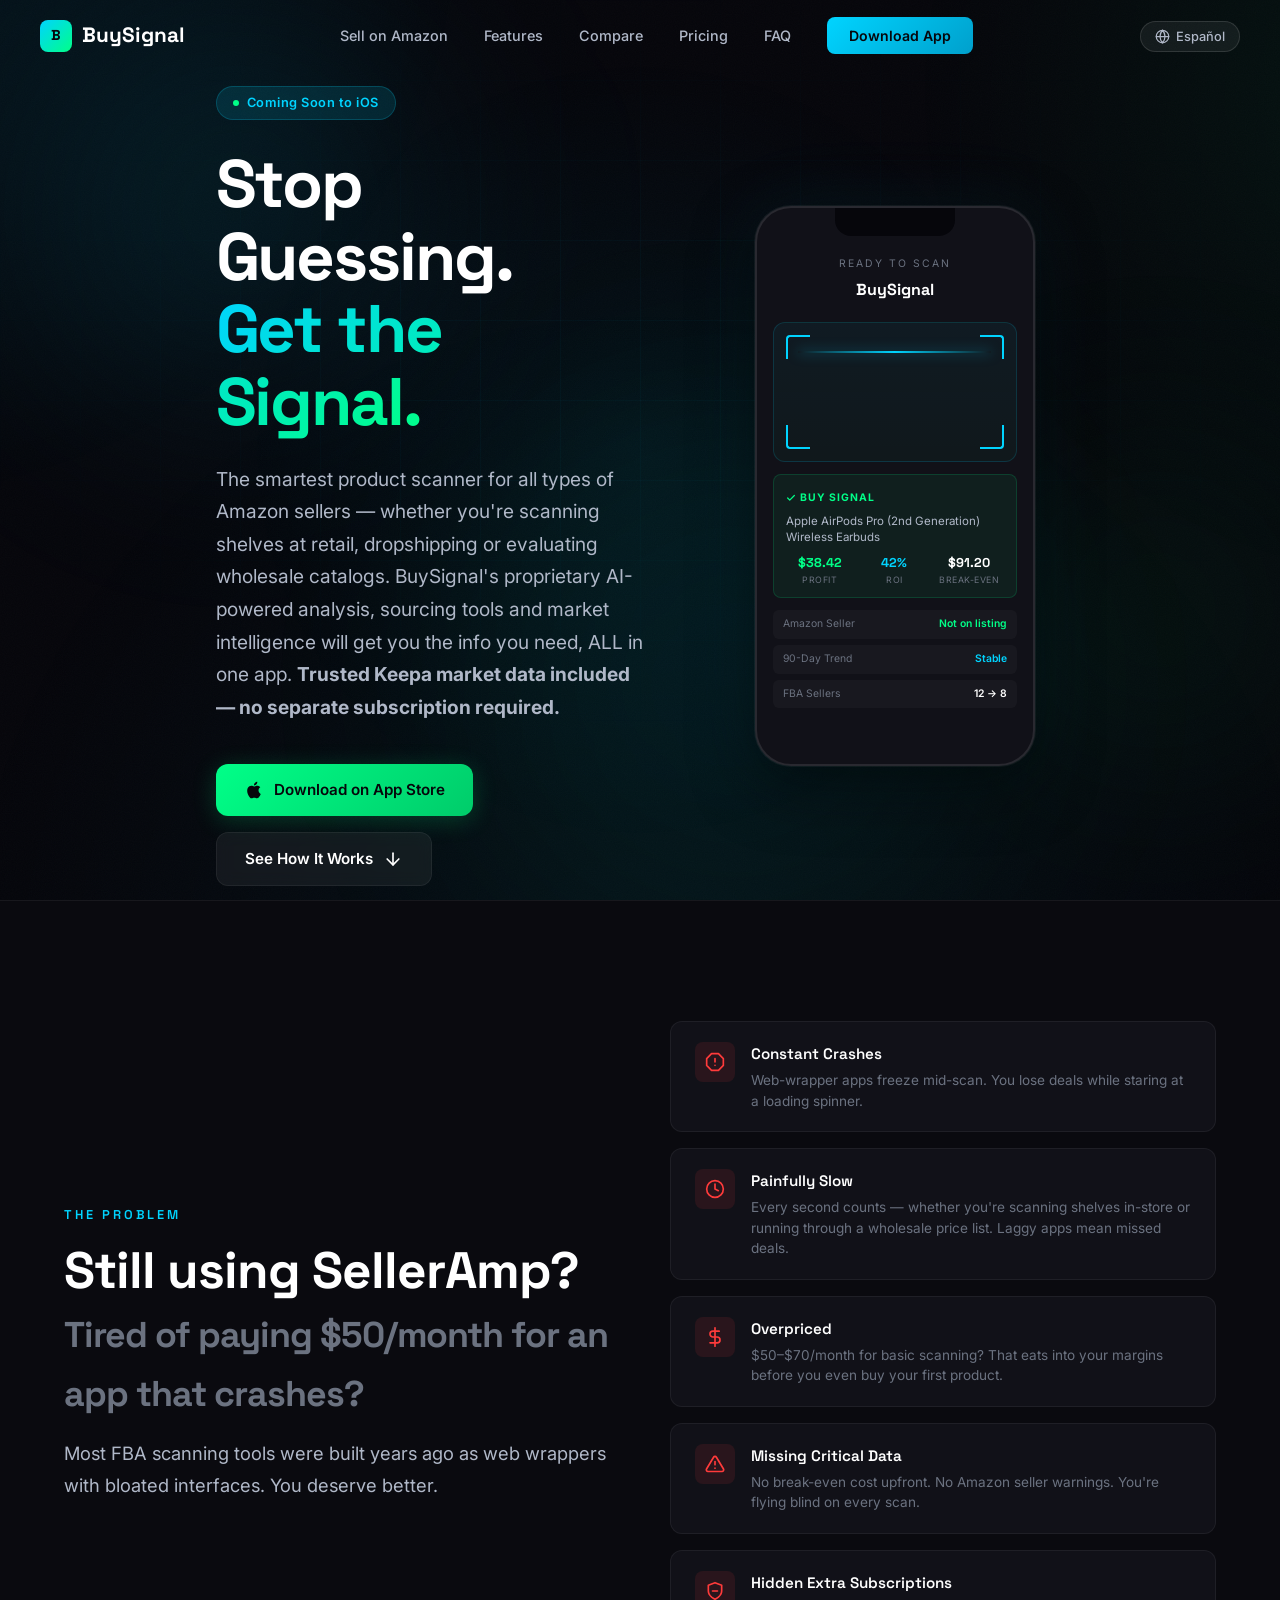
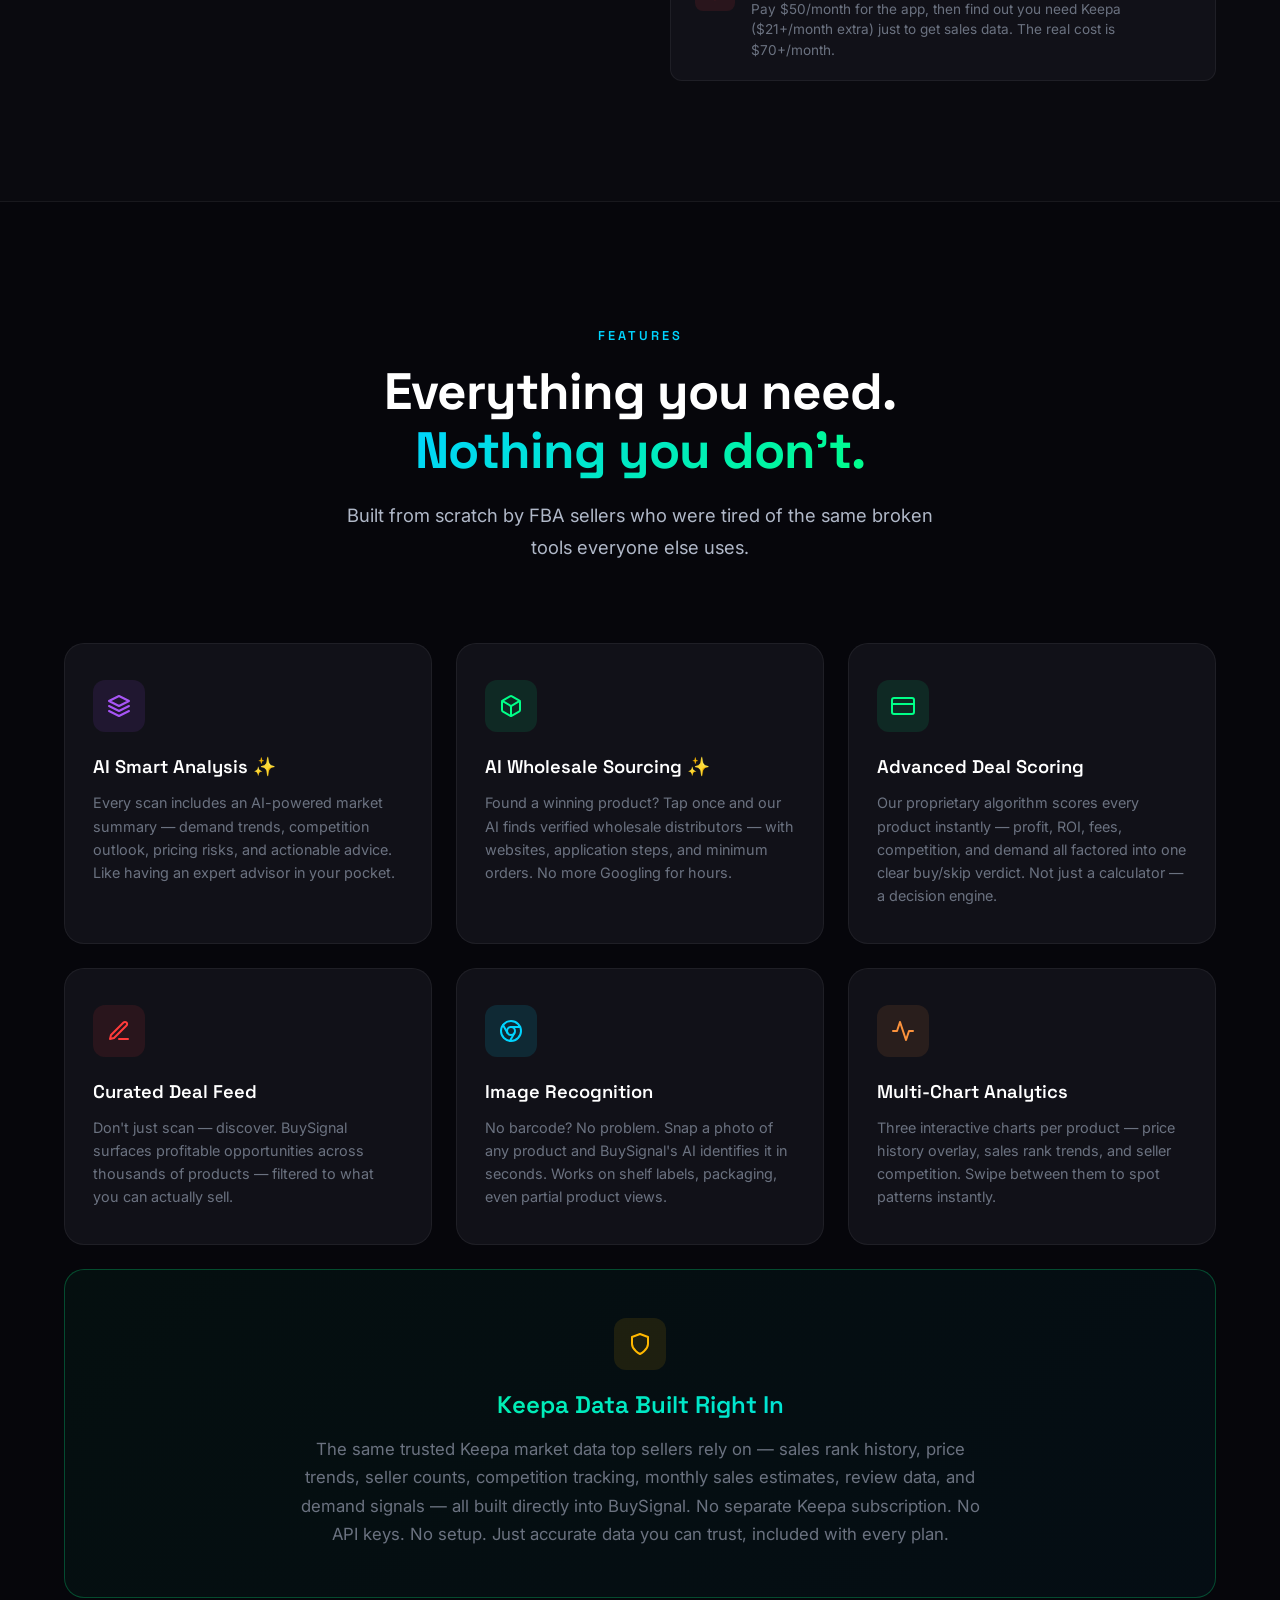
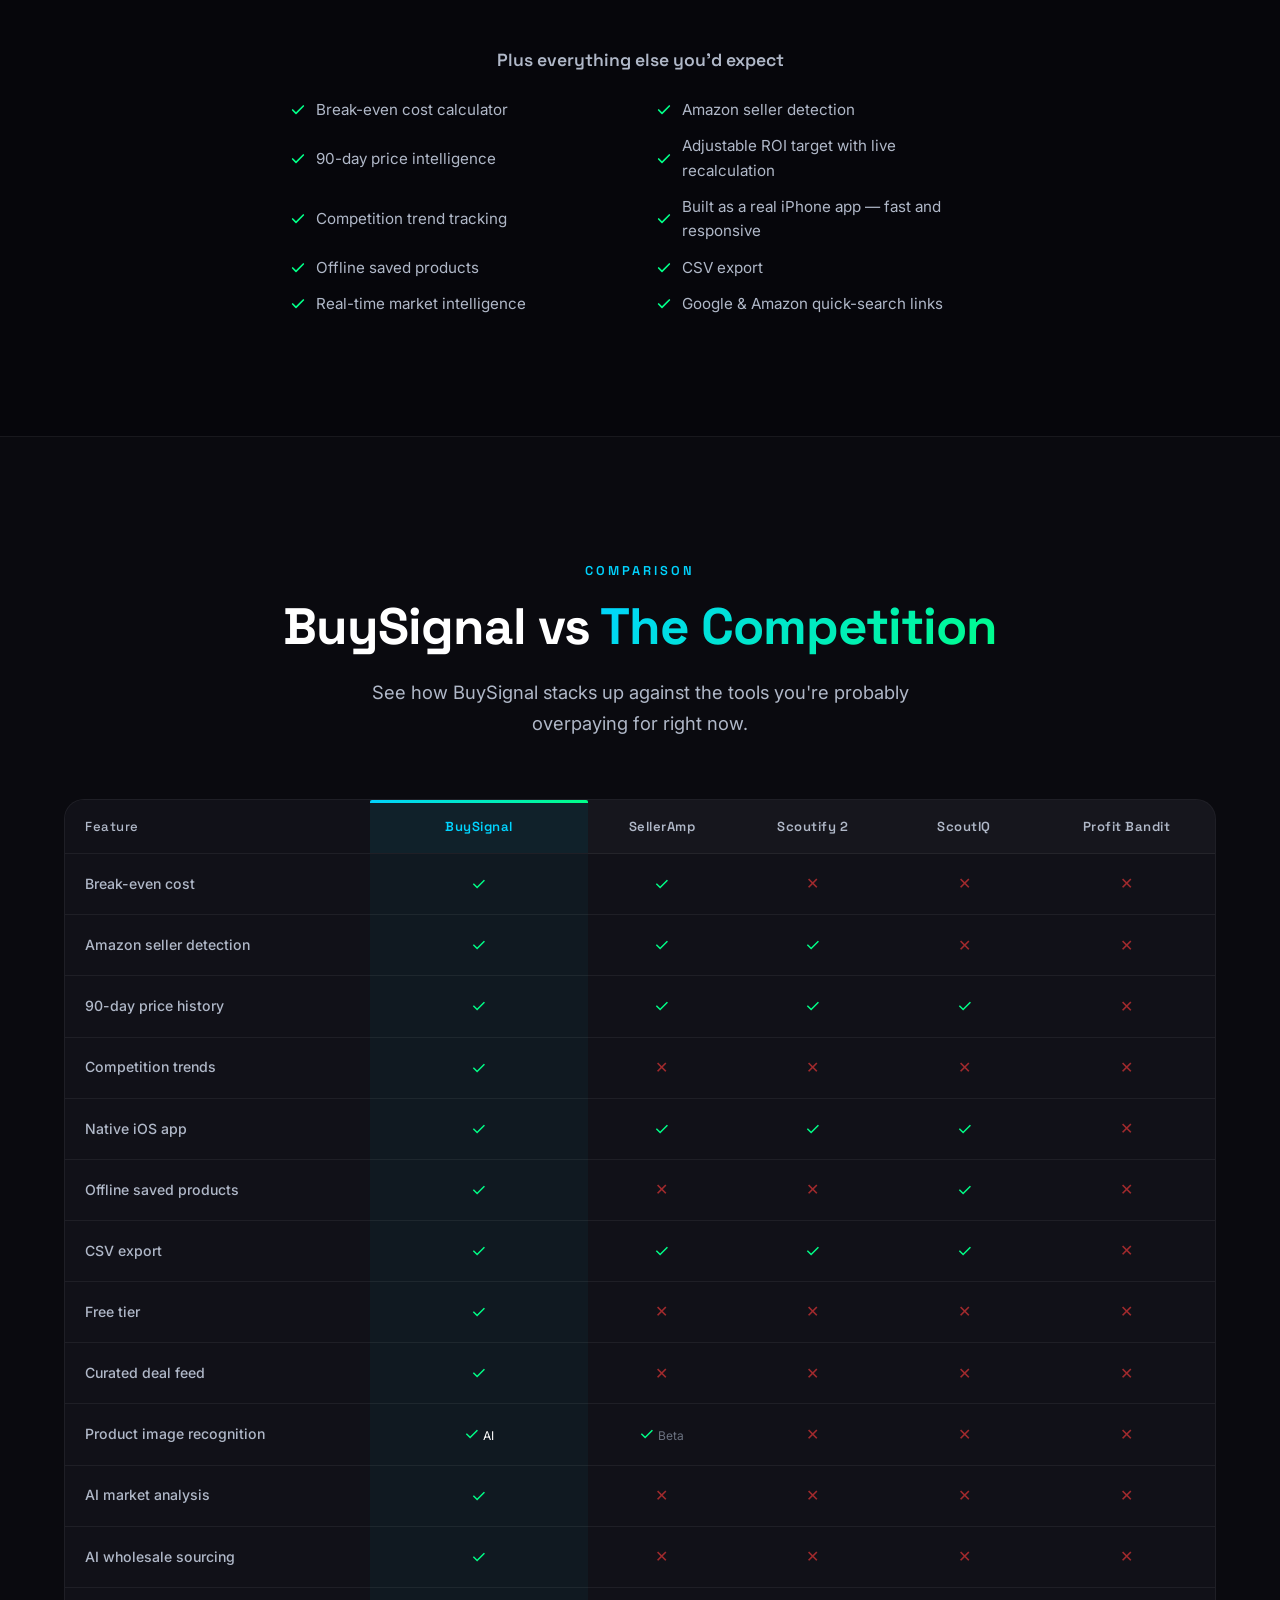
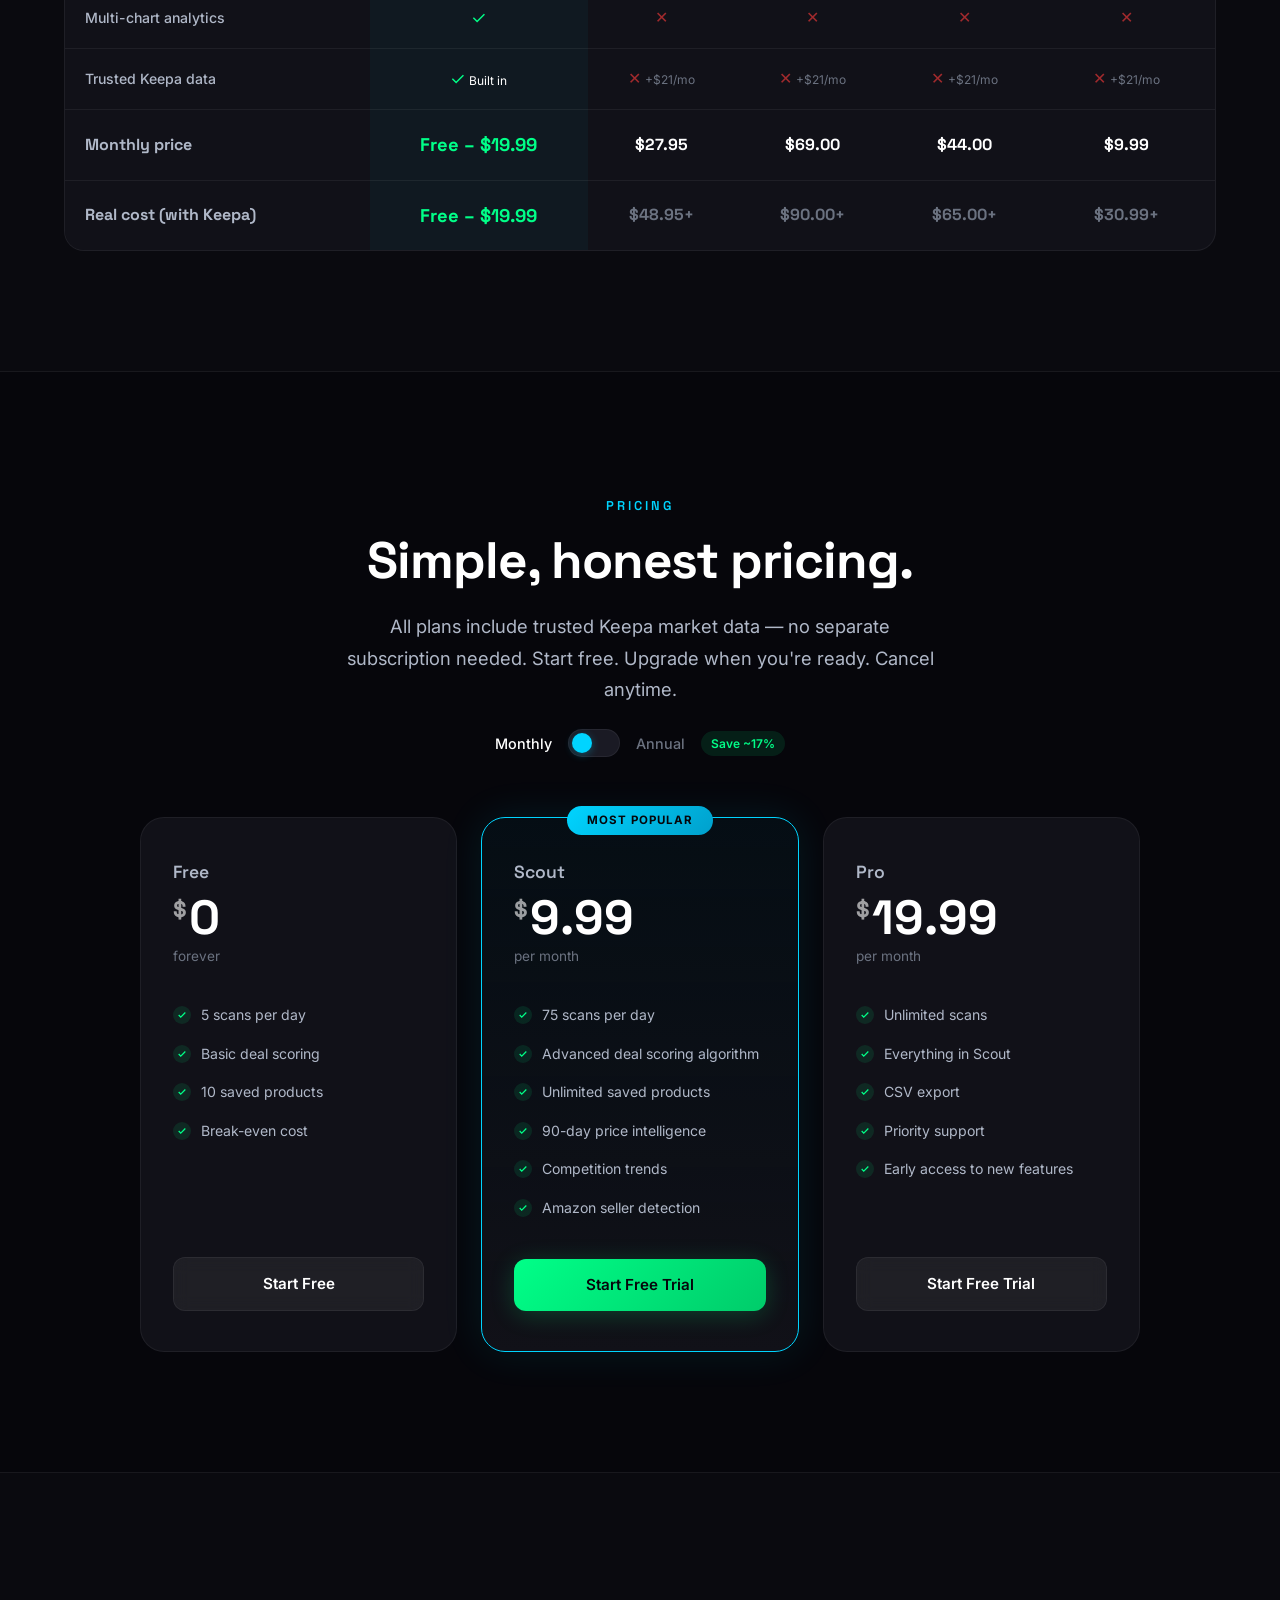
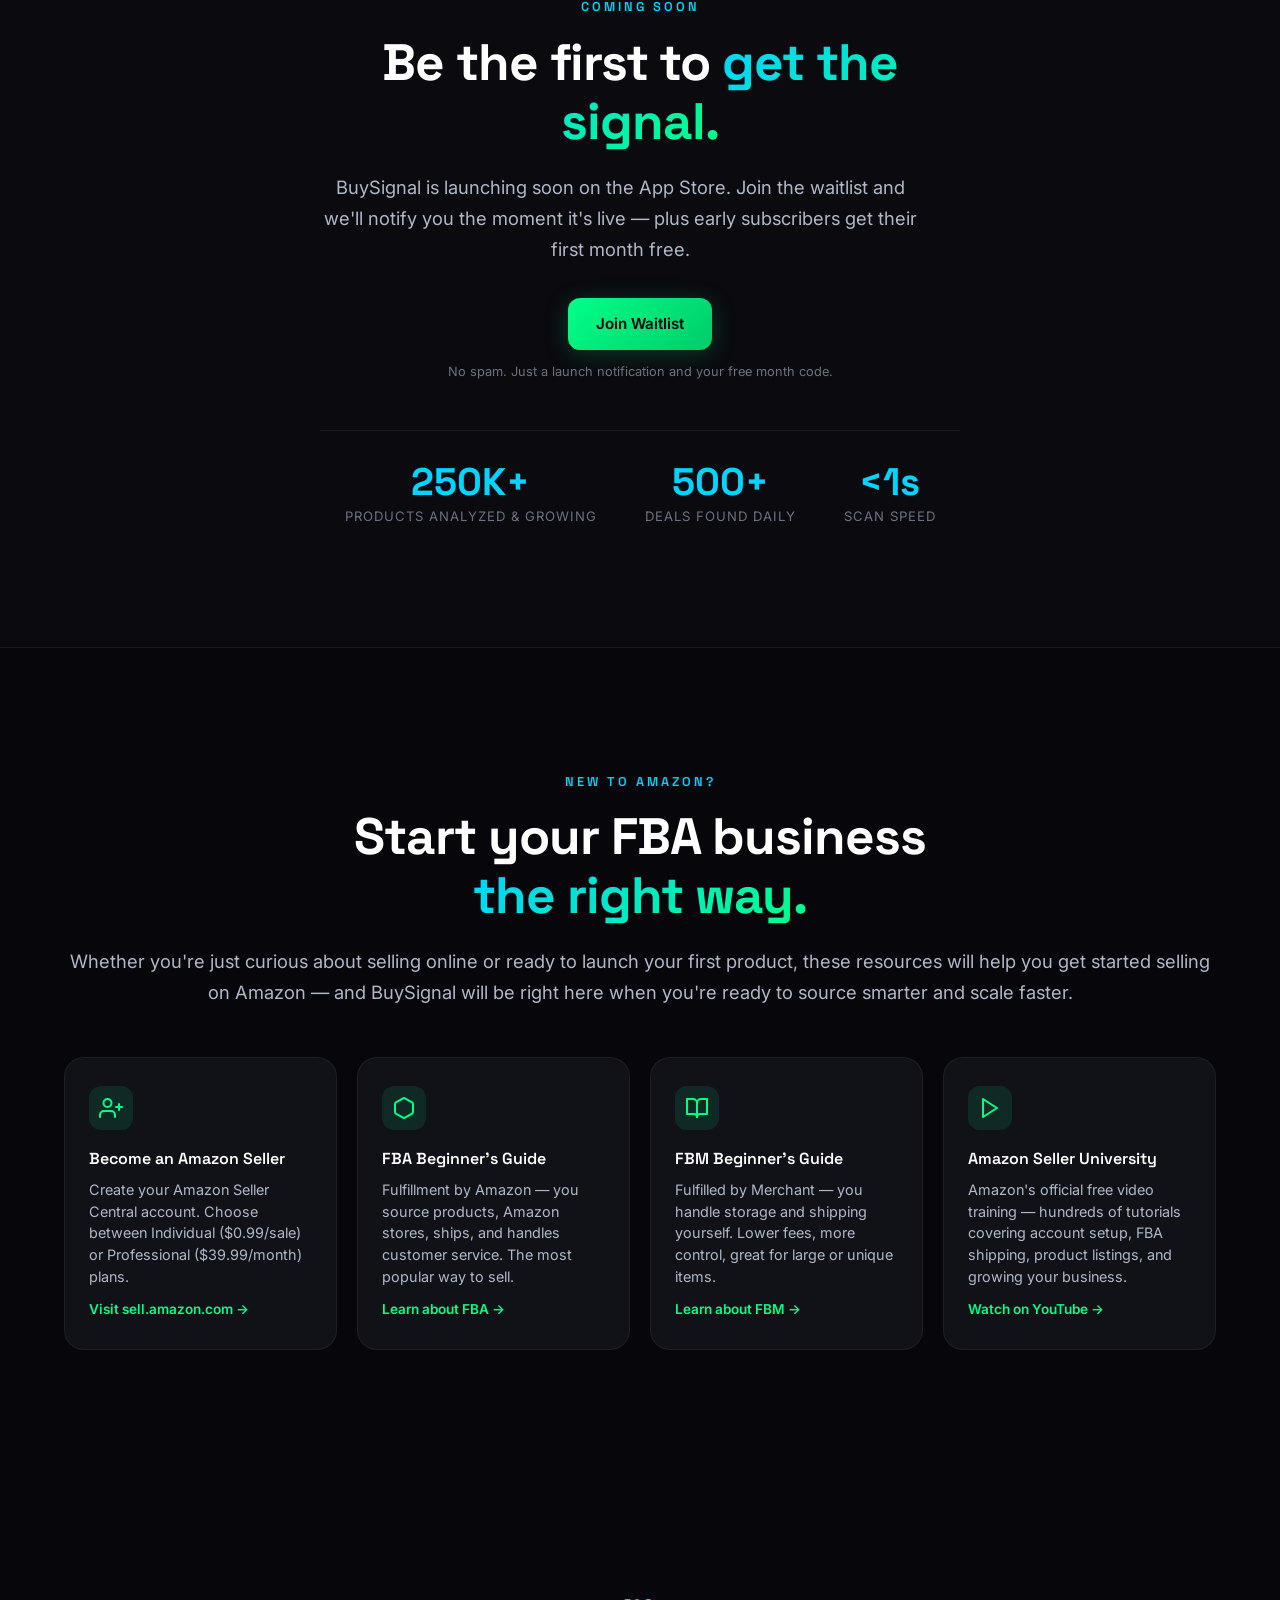
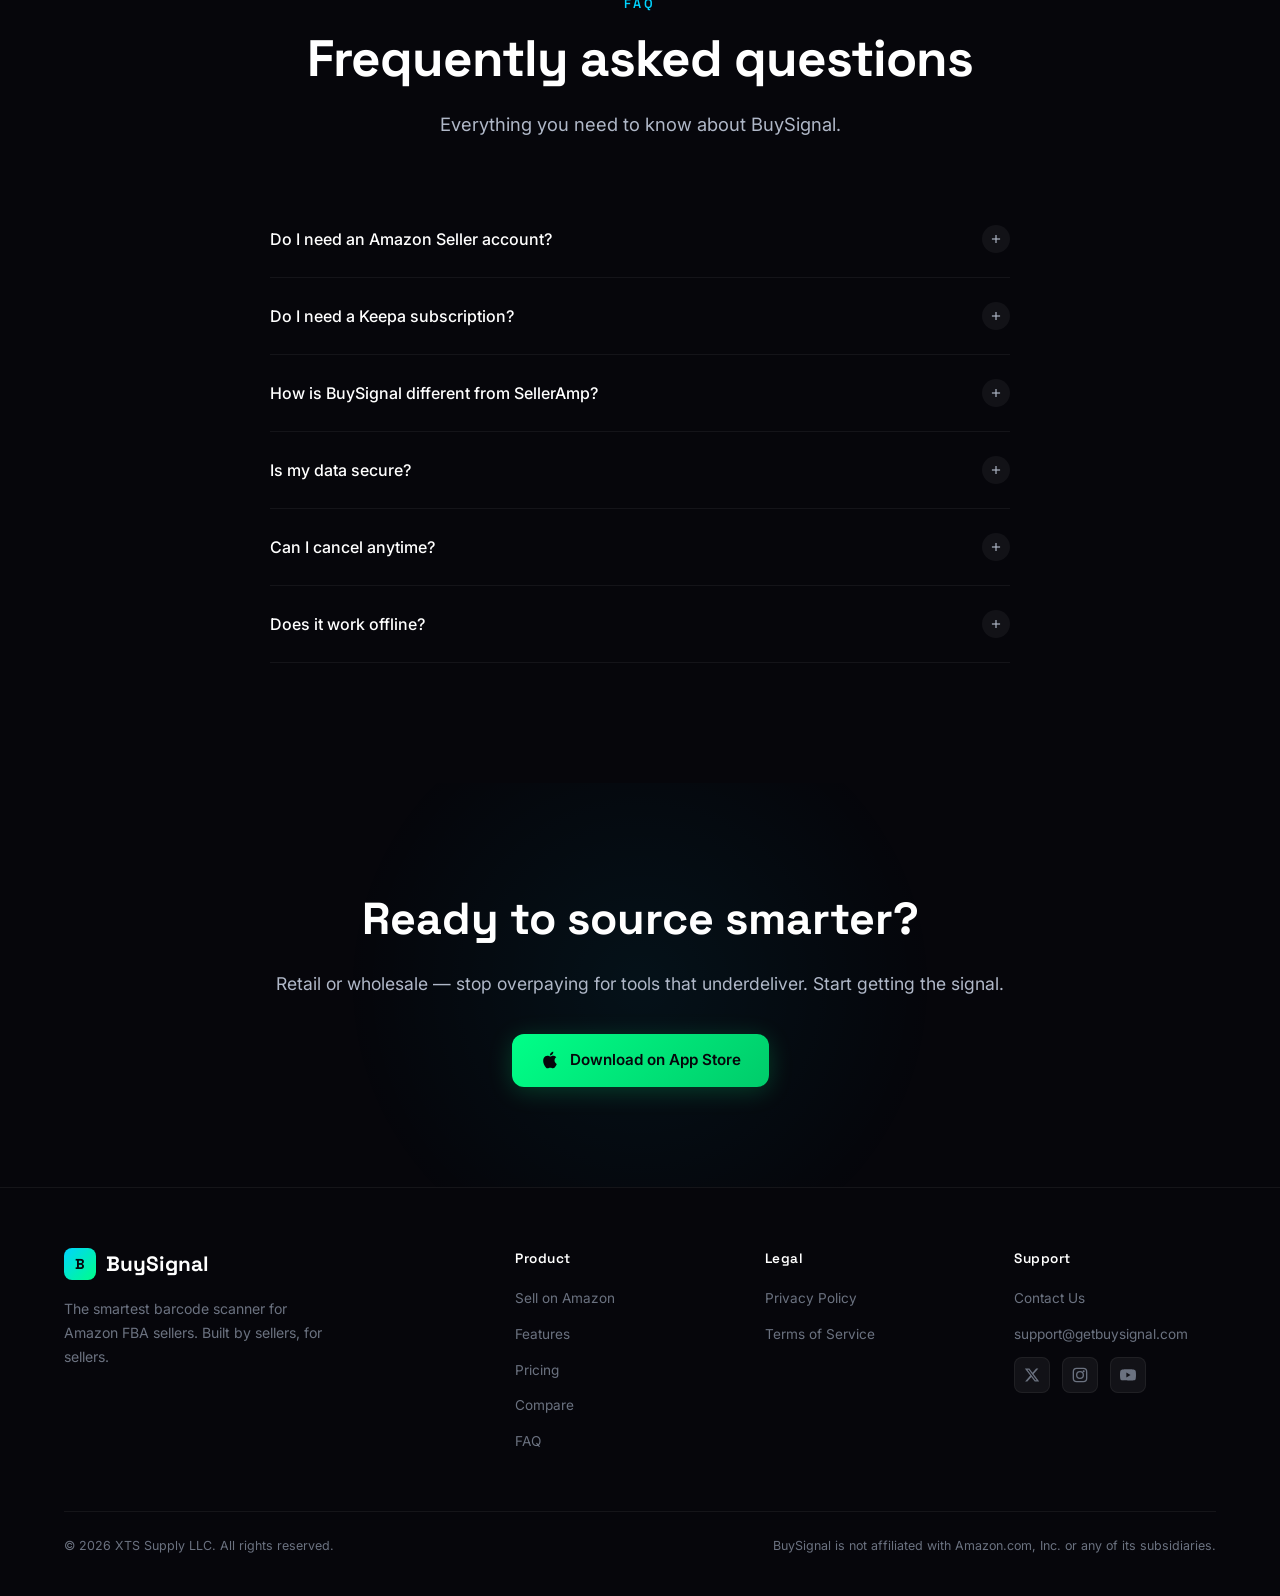
==== index.html @ e589125a "Update hero subtitle: all types of sellers, dropshipping, proprietary AI" ====
<!DOCTYPE html>
<html lang="en">
<head>
  <meta charset="UTF-8">
  <meta name="viewport" content="width=device-width, initial-scale=1.0">
  <title>BuySignal — The Smartest Product Scanner for Amazon Sellers</title>
  <meta name="description" content="Stop guessing. Get the signal. BuySignal is the smartest product scanner for Amazon sellers — AI-powered analysis, advanced deal scoring algorithm, and real-time market data in one app. Built for retail and wholesale arbitrage.">
  <meta name="keywords" content="Amazon FBA, barcode scanner, arbitrage, FBA scanner, SellerAmp alternative, product sourcing, wholesale arbitrage, retail arbitrage, FBA arbitrage app, wholesale sourcing">

  <!-- Open Graph -->
  <meta property="og:title" content="BuySignal — Stop Guessing. Get the Signal.">
  <meta property="og:description" content="The smartest barcode scanner for Amazon FBA sellers. Scan any product. Know instantly if it's a buy.">
  <meta property="og:type" content="website">
  <meta property="og:url" content="https://getbuysignal.com">

  <!-- Fonts -->
  <link rel="preconnect" href="https://fonts.googleapis.com">
  <link rel="preconnect" href="https://fonts.gstatic.com" crossorigin>
  <link href="https://fonts.googleapis.com/css2?family=Inter:wght@400;500;600;700&family=Space+Grotesk:wght@500;600;700&display=swap" rel="stylesheet">

  <link rel="stylesheet" href="styles.css">

  <!-- Favicon -->
  <link rel="icon" type="image/svg+xml" href="data:image/svg+xml,%3Csvg xmlns='http://www.w3.org/2000/svg' viewBox='0 0 32 32'%3E%3Crect width='32' height='32' rx='8' fill='%2300d4ff'/%3E%3Ctext x='50%25' y='55%25' text-anchor='middle' dominant-baseline='middle' font-family='sans-serif' font-weight='800' font-size='16' fill='%230a0a0f'%3EB%3C/text%3E%3C/svg%3E">
</head>
<body>

<!-- Background Effects -->
<div class="bg-mesh"></div>
<div class="bg-grid"></div>
<div class="bg-orbs">
  <div class="bg-orb bg-orb-1"></div>
  <div class="bg-orb bg-orb-2"></div>
  <div class="bg-orb bg-orb-3"></div>
</div>
<div class="bg-scanline"></div>
<div class="bg-noise"></div>

<!-- ============ Navigation ============ -->
<nav class="nav" id="nav">
  <div class="nav-inner">
    <a href="/" class="nav-logo">
      <div class="nav-logo-icon">B</div>
      BuySignal
    </a>
    <ul class="nav-links" id="navLinks">
      <li><a href="#start-selling" data-i18n="nav_sell">Sell on Amazon</a></li>
      <li><a href="#features" data-i18n="nav_features">Features</a></li>
      <li><a href="#comparison" data-i18n="nav_compare">Compare</a></li>
      <li><a href="#pricing" data-i18n="nav_pricing">Pricing</a></li>
      <li><a href="#faq" data-i18n="nav_faq">FAQ</a></li>
      <li><a href="#" class="nav-cta" data-i18n="nav_cta">Download App</a></li>
    </ul>
    <button class="nav-toggle" id="navToggle" aria-label="Toggle menu">
      <span></span>
      <span></span>
      <span></span>
    </button>
  </div>
</nav>

<!-- ============ Hero ============ -->
<section class="hero" id="hero">
  <div class="hero-bg-glow"></div>
  <div class="hero-content">
    <div class="hero-text">
      <div class="hero-badge">
        <span class="hero-badge-dot"></span>
        <span data-i18n="hero_badge">Coming Soon to iOS</span>
      </div>
      <h1><span data-i18n="hero_h1_1">Stop Guessing.</span><br><span class="text-gradient" data-i18n="hero_h1_2">Get the Signal.</span></h1>
      <p class="hero-subtitle"><span data-i18n="hero_subtitle">The smartest product scanner for all types of Amazon sellers — whether you're scanning shelves at retail, dropshipping or evaluating wholesale catalogs. BuySignal's proprietary AI-powered analysis, sourcing tools and market intelligence will get you the info you need, ALL in one app.</span> <strong data-i18n="hero_subtitle_bold">Trusted Keepa market data included — no separate subscription required.</strong></p>
      <div class="hero-actions">
        <a href="#" class="btn btn-primary">
          <svg class="btn-icon" viewBox="0 0 24 24" fill="currentColor"><path d="M18.71 19.5c-.83 1.24-1.71 2.45-3.05 2.47-1.34.03-1.77-.79-3.29-.79-1.53 0-2 .77-3.27.82-1.31.05-2.3-1.32-3.14-2.53C4.25 17 2.94 12.45 4.7 9.39c.87-1.52 2.43-2.48 4.12-2.51 1.28-.02 2.5.87 3.29.87.78 0 2.26-1.07 3.8-.91.65.03 2.47.26 3.64 1.98-.09.06-2.17 1.28-2.15 3.81.03 3.02 2.65 4.03 2.68 4.04-.03.07-.42 1.44-1.38 2.83M13 3.5c.73-.83 1.94-1.46 2.94-1.5.13 1.17-.34 2.35-1.04 3.19-.69.85-1.83 1.51-2.95 1.42-.15-1.15.41-2.35 1.05-3.11z"/></svg>
          <span data-i18n="hero_btn_download">Download on App Store</span>
        </a>
        <a href="#features" class="btn btn-secondary">
          <span data-i18n="hero_btn_features">See How It Works</span>
          <svg class="btn-icon" viewBox="0 0 24 24" fill="none" stroke="currentColor" stroke-width="2" stroke-linecap="round" stroke-linejoin="round"><line x1="12" y1="5" x2="12" y2="19"/><polyline points="19 12 12 19 5 12"/></svg>
        </a>
      </div>
    </div>
    <div class="hero-visual">
      <div class="phone-mockup">
        <div class="phone-notch"></div>
        <div class="phone-screen">
          <div class="scanner-header">
            <div class="scanner-header-text" data-i18n="phone_ready">Ready to Scan</div>
            <div class="scanner-header-title">BuySignal</div>
          </div>
          <div class="scanner-viewfinder">
            <div class="scanner-corner-bl"></div>
            <div class="scanner-corner-br"></div>
            <div class="scanner-line"></div>
          </div>
          <div class="scanner-result">
            <div class="result-verdict">
              <svg width="10" height="10" viewBox="0 0 24 24" fill="none" stroke="currentColor" stroke-width="3" stroke-linecap="round" stroke-linejoin="round"><polyline points="20 6 9 17 4 12"/></svg>
              BUY SIGNAL
            </div>
            <div class="result-product">Apple AirPods Pro (2nd Generation) Wireless Earbuds</div>
            <div class="result-stats">
              <div class="result-stat">
                <div class="result-stat-value green">$38.42</div>
                <div class="result-stat-label" data-i18n="phone_profit">Profit</div>
              </div>
              <div class="result-stat">
                <div class="result-stat-value cyan">42%</div>
                <div class="result-stat-label">ROI</div>
              </div>
              <div class="result-stat">
                <div class="result-stat-value">$91.20</div>
                <div class="result-stat-label" data-i18n="phone_break_even">Break-Even</div>
              </div>
            </div>
          </div>
          <div class="scanner-metrics">
            <div class="metric-row">
              <span class="metric-label" data-i18n="phone_amazon_seller">Amazon Seller</span>
              <span class="metric-value green" data-i18n="phone_not_on_listing">Not on listing</span>
            </div>
            <div class="metric-row">
              <span class="metric-label" data-i18n="phone_90day">90-Day Trend</span>
              <span class="metric-value cyan" data-i18n="phone_stable">Stable</span>
            </div>
            <div class="metric-row">
              <span class="metric-label" data-i18n="phone_fba_sellers">FBA Sellers</span>
              <span class="metric-value">12 → 8</span>
            </div>
          </div>
        </div>
      </div>
    </div>
  </div>
</section>

<!-- ============ Problem Section ============ -->
<section class="problem section" id="problem">
  <div class="container">
    <div class="problem-grid">
      <div class="animate-on-scroll">
        <div class="section-label" data-i18n="problem_label">The Problem</div>
        <h2 class="section-title"><span data-i18n="problem_title">Still using SellerAmp?</span><br><span style="color: var(--text-muted); font-size: 0.7em;" data-i18n="problem_title_sub">Tired of paying $50/month for an app that crashes?</span></h2>
        <p class="section-subtitle" data-i18n="problem_subtitle">Most FBA scanning tools were built years ago as web wrappers with bloated interfaces. You deserve better.</p>
      </div>
      <div class="problem-card-stack stagger-children">
        <div class="problem-card animate-on-scroll">
          <div class="problem-icon">
            <svg width="20" height="20" viewBox="0 0 24 24" fill="none" stroke="#ff3b3b" stroke-width="2" stroke-linecap="round" stroke-linejoin="round"><polygon points="7.86 2 16.14 2 22 7.86 22 16.14 16.14 22 7.86 22 2 16.14 2 7.86 7.86 2"/><line x1="12" y1="8" x2="12" y2="12"/><line x1="12" y1="16" x2="12.01" y2="16"/></svg>
          </div>
          <div>
            <h4 data-i18n="problem_crashes_h">Constant Crashes</h4>
            <p data-i18n="problem_crashes_p">Web-wrapper apps freeze mid-scan. You lose deals while staring at a loading spinner.</p>
          </div>
        </div>
        <div class="problem-card animate-on-scroll">
          <div class="problem-icon">
            <svg width="20" height="20" viewBox="0 0 24 24" fill="none" stroke="#ff3b3b" stroke-width="2" stroke-linecap="round" stroke-linejoin="round"><circle cx="12" cy="12" r="10"/><polyline points="12 6 12 12 16 14"/></svg>
          </div>
          <div>
            <h4 data-i18n="problem_slow_h">Painfully Slow</h4>
            <p data-i18n="problem_slow_p">Every second counts — whether you're scanning shelves in-store or running through a wholesale price list. Laggy apps mean missed deals.</p>
          </div>
        </div>
        <div class="problem-card animate-on-scroll">
          <div class="problem-icon">
            <svg width="20" height="20" viewBox="0 0 24 24" fill="none" stroke="#ff3b3b" stroke-width="2" stroke-linecap="round" stroke-linejoin="round"><line x1="12" y1="1" x2="12" y2="23"/><path d="M17 5H9.5a3.5 3.5 0 0 0 0 7h5a3.5 3.5 0 0 1 0 7H6"/></svg>
          </div>
          <div>
            <h4 data-i18n="problem_overpriced_h">Overpriced</h4>
            <p data-i18n="problem_overpriced_p">$50–$70/month for basic scanning? That eats into your margins before you even buy your first product.</p>
          </div>
        </div>
        <div class="problem-card animate-on-scroll">
          <div class="problem-icon">
            <svg width="20" height="20" viewBox="0 0 24 24" fill="none" stroke="#ff3b3b" stroke-width="2" stroke-linecap="round" stroke-linejoin="round"><path d="M10.29 3.86L1.82 18a2 2 0 0 0 1.71 3h16.94a2 2 0 0 0 1.71-3L13.71 3.86a2 2 0 0 0-3.42 0z"/><line x1="12" y1="9" x2="12" y2="13"/><line x1="12" y1="17" x2="12.01" y2="17"/></svg>
          </div>
          <div>
            <h4 data-i18n="problem_missing_h">Missing Critical Data</h4>
            <p data-i18n="problem_missing_p">No break-even cost upfront. No Amazon seller warnings. You're flying blind on every scan.</p>
          </div>
        </div>
        <div class="problem-card animate-on-scroll">
          <div class="problem-icon">
            <svg width="20" height="20" viewBox="0 0 24 24" fill="none" stroke="#ff3b3b" stroke-width="2" stroke-linecap="round" stroke-linejoin="round"><path d="M12 22s8-4 8-10V5l-8-3-8 3v7c0 6 8 10 8 10z"/><line x1="9" y1="12" x2="15" y2="12"/></svg>
          </div>
          <div>
            <h4 data-i18n="problem_hidden_h">Hidden Extra Subscriptions</h4>
            <p data-i18n="problem_hidden_p">Pay $50/month for the app, then find out you need Keepa ($21+/month extra) just to get sales data. The real cost is $70+/month.</p>
          </div>
        </div>
      </div>
    </div>
  </div>
</section>

<!-- ============ Features Section ============ -->
<section class="features section" id="features">
  <div class="container">
    <div class="features-header animate-on-scroll">
      <div class="section-label" data-i18n="features_label">Features</div>
      <h2 class="section-title"><span data-i18n="features_title_1">Everything you need.</span><br><span class="text-gradient" data-i18n="features_title_2">Nothing you don't.</span></h2>
      <p class="section-subtitle" data-i18n="features_subtitle">Built from scratch by FBA sellers who were tired of the same broken tools everyone else uses.</p>
    </div>
    <div class="features-grid stagger-children">
      <div class="feature-card animate-on-scroll">
        <div class="feature-icon purple">
          <svg width="24" height="24" viewBox="0 0 24 24" fill="none" stroke="currentColor" stroke-width="2" stroke-linecap="round" stroke-linejoin="round"><path d="M12 2L2 7l10 5 10-5-10-5z"/><path d="M2 17l10 5 10-5"/><path d="M2 12l10 5 10-5"/></svg>
        </div>
        <h3 data-i18n="feat_ai_analysis_h">AI Smart Analysis ✨</h3>
        <p data-i18n="feat_ai_analysis_p">Every scan includes an AI-powered market summary — demand trends, competition outlook, pricing risks, and actionable advice. Like having an expert advisor in your pocket.</p>
      </div>
      <div class="feature-card animate-on-scroll">
        <div class="feature-icon green">
          <svg width="24" height="24" viewBox="0 0 24 24" fill="none" stroke="currentColor" stroke-width="2" stroke-linecap="round" stroke-linejoin="round"><path d="M21 16V8a2 2 0 0 0-1-1.73l-7-4a2 2 0 0 0-2 0l-7 4A2 2 0 0 0 3 8v8a2 2 0 0 0 1 1.73l7 4a2 2 0 0 0 2 0l7-4A2 2 0 0 0 21 16z"/><polyline points="3.27 6.96 12 12.01 20.73 6.96"/><line x1="12" y1="22.08" x2="12" y2="12"/></svg>
        </div>
        <h3 data-i18n="feat_ai_sourcing_h">AI Wholesale Sourcing ✨</h3>
        <p data-i18n="feat_ai_sourcing_p">Found a winning product? Tap once and our AI finds verified wholesale distributors — with websites, application steps, and minimum orders. No more Googling for hours.</p>
      </div>
      <div class="feature-card animate-on-scroll">
        <div class="feature-icon green">
          <svg width="24" height="24" viewBox="0 0 24 24" fill="none" stroke="currentColor" stroke-width="2" stroke-linecap="round" stroke-linejoin="round"><rect x="1" y="4" width="22" height="16" rx="2" ry="2"/><line x1="1" y1="10" x2="23" y2="10"/></svg>
        </div>
        <h3 data-i18n="feat_deal_scoring_h">Advanced Deal Scoring</h3>
        <p data-i18n="feat_deal_scoring_p">Our proprietary algorithm scores every product instantly — profit, ROI, fees, competition, and demand all factored into one clear buy/skip verdict. Not just a calculator — a decision engine.</p>
      </div>
      <div class="feature-card animate-on-scroll">
        <div class="feature-icon red">
          <svg width="24" height="24" viewBox="0 0 24 24" fill="none" stroke="currentColor" stroke-width="2" stroke-linecap="round" stroke-linejoin="round"><path d="M12 20h9"/><path d="M16.5 3.5a2.121 2.121 0 0 1 3 3L7 19l-4 1 1-4L16.5 3.5z"/></svg>
        </div>
        <h3 data-i18n="feat_deal_feed_h">Curated Deal Feed</h3>
        <p data-i18n="feat_deal_feed_p">Don't just scan — discover. BuySignal surfaces profitable opportunities across thousands of products — filtered to what you can actually sell.</p>
      </div>
      <div class="feature-card animate-on-scroll">
        <div class="feature-icon cyan">
          <svg width="24" height="24" viewBox="0 0 24 24" fill="none" stroke="currentColor" stroke-width="2" stroke-linecap="round" stroke-linejoin="round"><circle cx="12" cy="12" r="10"/><circle cx="12" cy="12" r="4"/><line x1="21.17" y1="8" x2="12" y2="8"/><line x1="3.95" y1="6.06" x2="8.54" y2="14"/><line x1="10.88" y1="21.94" x2="15.46" y2="14"/></svg>
        </div>
        <h3 data-i18n="feat_image_h">Image Recognition</h3>
        <p data-i18n="feat_image_p">No barcode? No problem. Snap a photo of any product and BuySignal's AI identifies it in seconds. Works on shelf labels, packaging, even partial product views.</p>
      </div>
      <div class="feature-card animate-on-scroll">
        <div class="feature-icon orange">
          <svg width="24" height="24" viewBox="0 0 24 24" fill="none" stroke="currentColor" stroke-width="2" stroke-linecap="round" stroke-linejoin="round"><polyline points="22 12 18 12 15 21 9 3 6 12 2 12"/></svg>
        </div>
        <h3 data-i18n="feat_charts_h">Multi-Chart Analytics</h3>
        <p data-i18n="feat_charts_p">Three interactive charts per product — price history overlay, sales rank trends, and seller competition. Swipe between them to spot patterns instantly.</p>
      </div>
      <div class="feature-card featured animate-on-scroll">
        <div class="feature-icon gold">
          <svg width="24" height="24" viewBox="0 0 24 24" fill="none" stroke="currentColor" stroke-width="2" stroke-linecap="round" stroke-linejoin="round"><path d="M12 22s8-4 8-10V5l-8-3-8 3v7c0 6 8 10 8 10z"/></svg>
        </div>
        <h3 data-i18n="feat_keepa_h">Keepa Data Built Right In</h3>
        <p data-i18n="feat_keepa_p">The same trusted Keepa market data top sellers rely on — sales rank history, price trends, seller counts, competition tracking, monthly sales estimates, review data, and demand signals — all built directly into BuySignal. No separate Keepa subscription. No API keys. No setup. Just accurate data you can trust, included with every plan.</p>
      </div>
    </div>

    <!-- Additional Features — compact list -->
    <div class="features-more animate-on-scroll">
      <h3 class="features-more-title" data-i18n="features_more_title">Plus everything else you'd expect</h3>
      <div class="features-more-grid">
        <div class="features-more-item">
          <svg width="16" height="16" viewBox="0 0 24 24" fill="none" stroke="currentColor" stroke-width="2.5" stroke-linecap="round" stroke-linejoin="round"><polyline points="20 6 9 17 4 12"/></svg>
          <span data-i18n="feat_more_breakeven">Break-even cost calculator</span>
        </div>
        <div class="features-more-item">
          <svg width="16" height="16" viewBox="0 0 24 24" fill="none" stroke="currentColor" stroke-width="2.5" stroke-linecap="round" stroke-linejoin="round"><polyline points="20 6 9 17 4 12"/></svg>
          <span data-i18n="feat_more_amazon_detect">Amazon seller detection</span>
        </div>
        <div class="features-more-item">
          <svg width="16" height="16" viewBox="0 0 24 24" fill="none" stroke="currentColor" stroke-width="2.5" stroke-linecap="round" stroke-linejoin="round"><polyline points="20 6 9 17 4 12"/></svg>
          <span data-i18n="feat_more_90day">90-day price intelligence</span>
        </div>
        <div class="features-more-item">
          <svg width="16" height="16" viewBox="0 0 24 24" fill="none" stroke="currentColor" stroke-width="2.5" stroke-linecap="round" stroke-linejoin="round"><polyline points="20 6 9 17 4 12"/></svg>
          <span data-i18n="feat_more_roi">Adjustable ROI target with live recalculation</span>
        </div>
        <div class="features-more-item">
          <svg width="16" height="16" viewBox="0 0 24 24" fill="none" stroke="currentColor" stroke-width="2.5" stroke-linecap="round" stroke-linejoin="round"><polyline points="20 6 9 17 4 12"/></svg>
          <span data-i18n="feat_more_competition">Competition trend tracking</span>
        </div>
        <div class="features-more-item">
          <svg width="16" height="16" viewBox="0 0 24 24" fill="none" stroke="currentColor" stroke-width="2.5" stroke-linecap="round" stroke-linejoin="round"><polyline points="20 6 9 17 4 12"/></svg>
          <span data-i18n="feat_more_native">Built as a real iPhone app — fast and responsive</span>
        </div>
        <div class="features-more-item">
          <svg width="16" height="16" viewBox="0 0 24 24" fill="none" stroke="currentColor" stroke-width="2.5" stroke-linecap="round" stroke-linejoin="round"><polyline points="20 6 9 17 4 12"/></svg>
          <span data-i18n="feat_more_offline">Offline saved products</span>
        </div>
        <div class="features-more-item">
          <svg width="16" height="16" viewBox="0 0 24 24" fill="none" stroke="currentColor" stroke-width="2.5" stroke-linecap="round" stroke-linejoin="round"><polyline points="20 6 9 17 4 12"/></svg>
          <span data-i18n="feat_more_csv">CSV export</span>
        </div>
        <div class="features-more-item">
          <svg width="16" height="16" viewBox="0 0 24 24" fill="none" stroke="currentColor" stroke-width="2.5" stroke-linecap="round" stroke-linejoin="round"><polyline points="20 6 9 17 4 12"/></svg>
          <span data-i18n="feat_more_realtime">Real-time market intelligence</span>
        </div>
        <div class="features-more-item">
          <svg width="16" height="16" viewBox="0 0 24 24" fill="none" stroke="currentColor" stroke-width="2.5" stroke-linecap="round" stroke-linejoin="round"><polyline points="20 6 9 17 4 12"/></svg>
          <span data-i18n="feat_more_search">Google &amp; Amazon quick-search links</span>
        </div>
      </div>
    </div>
  </div>
</section>

<!-- ============ Comparison Section ============ -->
<section class="comparison section" id="comparison">
  <div class="container">
    <div class="comparison-header animate-on-scroll">
      <div class="section-label" data-i18n="comp_label">Comparison</div>
      <h2 class="section-title"><span data-i18n="comp_title_1">BuySignal vs </span><span class="text-gradient" data-i18n="comp_title_2">The Competition</span></h2>
      <p class="section-subtitle" data-i18n="comp_subtitle">See how BuySignal stacks up against the tools you're probably overpaying for right now.</p>
    </div>
    <div class="comparison-table-wrapper animate-on-scroll scale-in">
      <table class="comparison-table">
        <thead>
          <tr>
            <th data-i18n="comp_feature">Feature</th>
            <th class="highlight">BuySignal</th>
            <th>SellerAmp</th>
            <th>Scoutify 2</th>
            <th>ScoutIQ</th>
            <th>Profit Bandit</th>
          </tr>
        </thead>
        <tbody>
          <tr>
            <td data-i18n="comp_breakeven">Break-even cost</td>
            <td class="highlight"><span class="check">&#10003;</span></td>
            <td><span class="check">&#10003;</span></td>
            <td><span class="cross">&#10005;</span></td>
            <td><span class="cross">&#10005;</span></td>
            <td><span class="cross">&#10005;</span></td>
          </tr>
          <tr>
            <td data-i18n="comp_amazon_detect">Amazon seller detection</td>
            <td class="highlight"><span class="check">&#10003;</span></td>
            <td><span class="check">&#10003;</span></td>
            <td><span class="check">&#10003;</span></td>
            <td><span class="cross">&#10005;</span></td>
            <td><span class="cross">&#10005;</span></td>
          </tr>
          <tr>
            <td data-i18n="comp_price_history">90-day price history</td>
            <td class="highlight"><span class="check">&#10003;</span></td>
            <td><span class="check">&#10003;</span></td>
            <td><span class="check">&#10003;</span></td>
            <td><span class="check">&#10003;</span></td>
            <td><span class="cross">&#10005;</span></td>
          </tr>
          <tr>
            <td data-i18n="comp_competition">Competition trends</td>
            <td class="highlight"><span class="check">&#10003;</span></td>
            <td><span class="cross">&#10005;</span></td>
            <td><span class="cross">&#10005;</span></td>
            <td><span class="cross">&#10005;</span></td>
            <td><span class="cross">&#10005;</span></td>
          </tr>
          <tr>
            <td data-i18n="comp_native">Native iOS app</td>
            <td class="highlight"><span class="check">&#10003;</span></td>
            <td><span class="check">&#10003;</span></td>
            <td><span class="check">&#10003;</span></td>
            <td><span class="check">&#10003;</span></td>
            <td><span class="cross">&#10005;</span></td>
          </tr>
          <tr>
            <td data-i18n="comp_offline">Offline saved products</td>
            <td class="highlight"><span class="check">&#10003;</span></td>
            <td><span class="cross">&#10005;</span></td>
            <td><span class="cross">&#10005;</span></td>
            <td><span class="check">&#10003;</span></td>
            <td><span class="cross">&#10005;</span></td>
          </tr>
          <tr>
            <td data-i18n="comp_csv">CSV export</td>
            <td class="highlight"><span class="check">&#10003;</span></td>
            <td><span class="check">&#10003;</span></td>
            <td><span class="check">&#10003;</span></td>
            <td><span class="check">&#10003;</span></td>
            <td><span class="cross">&#10005;</span></td>
          </tr>
          <tr>
            <td data-i18n="comp_free_tier">Free tier</td>
            <td class="highlight"><span class="check">&#10003;</span></td>
            <td><span class="cross">&#10005;</span></td>
            <td><span class="cross">&#10005;</span></td>
            <td><span class="cross">&#10005;</span></td>
            <td><span class="cross">&#10005;</span></td>
          </tr>
          <tr>
            <td data-i18n="comp_deal_feed">Curated deal feed</td>
            <td class="highlight"><span class="check">&#10003;</span></td>
            <td><span class="cross">&#10005;</span></td>
            <td><span class="cross">&#10005;</span></td>
            <td><span class="cross">&#10005;</span></td>
            <td><span class="cross">&#10005;</span></td>
          </tr>
          <tr>
            <td data-i18n="comp_image_recog">Product image recognition</td>
            <td class="highlight"><span class="check">&#10003;</span> <span style="color: var(--green); font-size: 0.75rem;">AI</span></td>
            <td><span class="check">&#10003;</span> <span style="color: var(--text-muted); font-size: 0.75rem;">Beta</span></td>
            <td><span class="cross">&#10005;</span></td>
            <td><span class="cross">&#10005;</span></td>
            <td><span class="cross">&#10005;</span></td>
          </tr>
          <tr>
            <td data-i18n="comp_ai_market">AI market analysis</td>
            <td class="highlight"><span class="check">&#10003;</span></td>
            <td><span class="cross">&#10005;</span></td>
            <td><span class="cross">&#10005;</span></td>
            <td><span class="cross">&#10005;</span></td>
            <td><span class="cross">&#10005;</span></td>
          </tr>
          <tr>
            <td data-i18n="comp_ai_sourcing">AI wholesale sourcing</td>
            <td class="highlight"><span class="check">&#10003;</span></td>
            <td><span class="cross">&#10005;</span></td>
            <td><span class="cross">&#10005;</span></td>
            <td><span class="cross">&#10005;</span></td>
            <td><span class="cross">&#10005;</span></td>
          </tr>
          <tr>
            <td data-i18n="comp_multi_chart">Multi-chart analytics</td>
            <td class="highlight"><span class="check">&#10003;</span></td>
            <td><span class="cross">&#10005;</span></td>
            <td><span class="cross">&#10005;</span></td>
            <td><span class="cross">&#10005;</span></td>
            <td><span class="cross">&#10005;</span></td>
          </tr>
          <tr>
            <td data-i18n="comp_keepa">Trusted Keepa data</td>
            <td class="highlight"><span class="check">&#10003;</span> <span style="color: var(--green); font-size: 0.75rem;">Built in</span></td>
            <td><span class="cross">&#10005;</span> <span style="color: var(--text-muted); font-size: 0.75rem;">+$21/mo</span></td>
            <td><span class="cross">&#10005;</span> <span style="color: var(--text-muted); font-size: 0.75rem;">+$21/mo</span></td>
            <td><span class="cross">&#10005;</span> <span style="color: var(--text-muted); font-size: 0.75rem;">+$21/mo</span></td>
            <td><span class="cross">&#10005;</span> <span style="color: var(--text-muted); font-size: 0.75rem;">+$21/mo</span></td>
          </tr>
          <tr class="price-row">
            <td data-i18n="comp_monthly">Monthly price</td>
            <td class="highlight"><span class="price-free">Free</span> – $19.99</td>
            <td>$27.95</td>
            <td>$69.00</td>
            <td>$44.00</td>
            <td>$9.99</td>
          </tr>
          <tr class="price-row">
            <td><strong data-i18n="comp_real_cost">Real cost (with Keepa)</strong></td>
            <td class="highlight"><strong style="color: var(--green);">Free – $19.99</strong></td>
            <td><strong style="color: var(--text-muted);">$48.95+</strong></td>
            <td><strong style="color: var(--text-muted);">$90.00+</strong></td>
            <td><strong style="color: var(--text-muted);">$65.00+</strong></td>
            <td><strong style="color: var(--text-muted);">$30.99+</strong></td>
          </tr>
        </tbody>
      </table>
    </div>
  </div>
</section>

<!-- ============ Pricing Section ============ -->
<section class="pricing section" id="pricing">
  <div class="container">
    <div class="pricing-header animate-on-scroll">
      <div class="section-label" data-i18n="pricing_label">Pricing</div>
      <h2 class="section-title" data-i18n="pricing_title">Simple, honest pricing.</h2>
      <p class="section-subtitle" data-i18n="pricing_subtitle">All plans include trusted Keepa market data — no separate subscription needed. Start free. Upgrade when you're ready. Cancel anytime.</p>
    </div>
    <div class="billing-toggle animate-on-scroll">
      <span class="billing-label active" id="monthlyLabel" data-i18n="pricing_monthly">Monthly</span>
      <button class="toggle-switch" id="billingToggle" aria-label="Toggle annual billing"></button>
      <span class="billing-label" id="annualLabel" data-i18n="pricing_annual">Annual</span>
      <span class="billing-save" data-i18n="pricing_save">Save ~17%</span>
    </div>
    <div class="pricing-grid stagger-children">
      <!-- Free -->
      <div class="pricing-card animate-on-scroll">
        <div class="pricing-tier">Free</div>
        <div class="pricing-price"><span class="currency">$</span>0</div>
        <div class="pricing-period" data-i18n="pricing_forever">forever</div>
        <ul class="pricing-features">
          <li>
            <span class="feature-check"><svg viewBox="0 0 24 24"><polyline points="20 6 9 17 4 12"/></svg></span>
            <span data-i18n="pricing_free_5scans">5 scans per day</span>
          </li>
          <li>
            <span class="feature-check"><svg viewBox="0 0 24 24"><polyline points="20 6 9 17 4 12"/></svg></span>
            <span data-i18n="pricing_basic_scoring">Basic deal scoring</span>
          </li>
          <li>
            <span class="feature-check"><svg viewBox="0 0 24 24"><polyline points="20 6 9 17 4 12"/></svg></span>
            <span data-i18n="pricing_10saved">10 saved products</span>
          </li>
          <li>
            <span class="feature-check"><svg viewBox="0 0 24 24"><polyline points="20 6 9 17 4 12"/></svg></span>
            <span data-i18n="pricing_breakeven">Break-even cost</span>
          </li>
        </ul>
        <a href="#" class="btn btn-secondary" data-i18n="pricing_btn_free">Start Free</a>
      </div>
      <!-- Scout -->
      <div class="pricing-card popular animate-on-scroll">
        <div class="popular-badge" data-i18n="pricing_popular">Most Popular</div>
        <div class="pricing-tier">Scout</div>
        <div class="pricing-price" data-monthly="9.99" data-annual="99.99"><span class="currency">$</span><span class="price-amount">9.99</span></div>
        <div class="pricing-period"><span class="period-text">per month</span></div>
        <ul class="pricing-features">
          <li>
            <span class="feature-check"><svg viewBox="0 0 24 24"><polyline points="20 6 9 17 4 12"/></svg></span>
            <span data-i18n="pricing_75scans">75 scans per day</span>
          </li>
          <li>
            <span class="feature-check"><svg viewBox="0 0 24 24"><polyline points="20 6 9 17 4 12"/></svg></span>
            <span data-i18n="pricing_adv_scoring">Advanced deal scoring algorithm</span>
          </li>
          <li>
            <span class="feature-check"><svg viewBox="0 0 24 24"><polyline points="20 6 9 17 4 12"/></svg></span>
            <span data-i18n="pricing_unlimited_saved">Unlimited saved products</span>
          </li>
          <li>
            <span class="feature-check"><svg viewBox="0 0 24 24"><polyline points="20 6 9 17 4 12"/></svg></span>
            <span data-i18n="pricing_90day">90-day price intelligence</span>
          </li>
          <li>
            <span class="feature-check"><svg viewBox="0 0 24 24"><polyline points="20 6 9 17 4 12"/></svg></span>
            <span data-i18n="pricing_competition">Competition trends</span>
          </li>
          <li>
            <span class="feature-check"><svg viewBox="0 0 24 24"><polyline points="20 6 9 17 4 12"/></svg></span>
            <span data-i18n="pricing_amazon_detect">Amazon seller detection</span>
          </li>
        </ul>
        <a href="#" class="btn btn-primary" data-i18n="pricing_btn_trial" data-i18n="pricing_btn_trial">Start Free Trial</a>
      </div>
      <!-- Pro -->
      <div class="pricing-card animate-on-scroll">
        <div class="pricing-tier">Pro</div>
        <div class="pricing-price" data-monthly="19.99" data-annual="199.99"><span class="currency">$</span><span class="price-amount">19.99</span></div>
        <div class="pricing-period"><span class="period-text">per month</span></div>
        <ul class="pricing-features">
          <li>
            <span class="feature-check"><svg viewBox="0 0 24 24"><polyline points="20 6 9 17 4 12"/></svg></span>
            <span data-i18n="pricing_unlimited_scans">Unlimited scans</span>
          </li>
          <li>
            <span class="feature-check"><svg viewBox="0 0 24 24"><polyline points="20 6 9 17 4 12"/></svg></span>
            <span data-i18n="pricing_everything_scout">Everything in Scout</span>
          </li>
          <li>
            <span class="feature-check"><svg viewBox="0 0 24 24"><polyline points="20 6 9 17 4 12"/></svg></span>
            <span data-i18n="pricing_csv">CSV export</span>
          </li>
          <li>
            <span class="feature-check"><svg viewBox="0 0 24 24"><polyline points="20 6 9 17 4 12"/></svg></span>
            <span data-i18n="pricing_priority">Priority support</span>
          </li>
          <li>
            <span class="feature-check"><svg viewBox="0 0 24 24"><polyline points="20 6 9 17 4 12"/></svg></span>
            <span data-i18n="pricing_early_access">Early access to new features</span>
          </li>
        </ul>
        <a href="#" class="btn btn-secondary">Start Free Trial</a>
      </div>
    </div>
  </div>
</section>

<!-- ============ Early Access / Email Capture Section ============ -->
<section class="early-access section" id="early-access">
  <div class="container">
    <div class="early-access-content animate-on-scroll">
      <div class="section-label" data-i18n="early_label">Coming Soon</div>
      <h2 class="section-title"><span data-i18n="early_title_1">Be the first to </span><span class="text-gradient" data-i18n="early_title_2">get the signal.</span></h2>
      <p class="section-subtitle" data-i18n="early_subtitle">BuySignal is launching soon on the App Store. Join the waitlist and we'll notify you the moment it's live — plus early subscribers get their first month free.</p>
      <div class="email-form-wrapper">
        <a href="mailto:support@getbuysignal.com?subject=BuySignal%20Waitlist&body=I%27d%20like%20to%20join%20the%20BuySignal%20waitlist!" class="btn btn-primary email-btn" style="text-decoration: none; display: inline-block;" data-i18n="early_btn">Join Waitlist</a>
        <p class="email-note" data-i18n="early_note">No spam. Just a launch notification and your free month code.</p>
      </div>
      <div class="early-access-stats animate-on-scroll">
        <div class="stat-item">
          <div class="stat-value">250K+</div>
          <div class="stat-label" data-i18n="early_stat_products">Products Analyzed & Growing</div>
        </div>
        <div class="stat-item">
          <div class="stat-value">500+</div>
          <div class="stat-label" data-i18n="early_stat_deals">Deals Found Daily</div>
        </div>
        <div class="stat-item">
          <div class="stat-value"><1s</div>
          <div class="stat-label" data-i18n="early_stat_speed">Scan Speed</div>
        </div>
      </div>
    </div>
  </div>
</section>

<!-- ============ New to Selling Section ============ -->
<section class="new-seller section" id="start-selling">
  <div class="container">
    <div class="new-seller-header animate-on-scroll">
      <div class="section-label" data-i18n="new_label">New to Amazon?</div>
      <h2 class="section-title"><span data-i18n="new_title_1">Start your FBA business</span><br><span class="text-gradient" data-i18n="new_title_2">the right way.</span></h2>
      <p class="section-subtitle" data-i18n="new_subtitle">Whether you're just curious about selling online or ready to launch your first product, these resources will help you get started selling on Amazon — and BuySignal will be right here when you're ready to source smarter and scale faster.</p>
    </div>
    <div class="new-seller-grid stagger-children">
      <a href="https://sell.amazon.com/" target="_blank" rel="noopener" class="new-seller-card animate-on-scroll">
        <div class="new-seller-icon">
          <svg width="24" height="24" viewBox="0 0 24 24" fill="none" stroke="currentColor" stroke-width="2" stroke-linecap="round" stroke-linejoin="round"><path d="M16 21v-2a4 4 0 0 0-4-4H5a4 4 0 0 0-4 4v2"/><circle cx="8.5" cy="7" r="4"/><line x1="20" y1="8" x2="20" y2="14"/><line x1="23" y1="11" x2="17" y2="11"/></svg>
        </div>
        <h3 data-i18n="new_become_h">Become an Amazon Seller</h3>
        <p data-i18n="new_become_p">Create your Amazon Seller Central account. Choose between Individual ($0.99/sale) or Professional ($39.99/month) plans.</p>
        <span class="new-seller-link" data-i18n="new_become_link">Visit sell.amazon.com →</span>
      </a>
      <a href="https://sell.amazon.com/fulfillment-by-amazon" target="_blank" rel="noopener" class="new-seller-card animate-on-scroll">
        <div class="new-seller-icon">
          <svg width="24" height="24" viewBox="0 0 24 24" fill="none" stroke="currentColor" stroke-width="2" stroke-linecap="round" stroke-linejoin="round"><path d="M21 16V8a2 2 0 0 0-1-1.73l-7-4a2 2 0 0 0-2 0l-7 4A2 2 0 0 0 3 8v8a2 2 0 0 0 1 1.73l7 4a2 2 0 0 0 2 0l7-4A2 2 0 0 0 21 16z"/></svg>
        </div>
        <h3 data-i18n="new_fba_h">FBA Beginner's Guide</h3>
        <p data-i18n="new_fba_p">Fulfillment by Amazon — you source products, Amazon stores, ships, and handles customer service. The most popular way to sell.</p>
        <span class="new-seller-link" data-i18n="new_fba_link">Learn about FBA →</span>
      </a>
      <a href="https://sell.amazon.com/programs/fulfilled-by-merchant" target="_blank" rel="noopener" class="new-seller-card animate-on-scroll">
        <div class="new-seller-icon">
          <svg width="24" height="24" viewBox="0 0 24 24" fill="none" stroke="currentColor" stroke-width="2" stroke-linecap="round" stroke-linejoin="round"><path d="M2 3h6a4 4 0 0 1 4 4v14a3 3 0 0 0-3-3H2z"/><path d="M22 3h-6a4 4 0 0 0-4 4v14a3 3 0 0 1 3-3h7z"/></svg>
        </div>
        <h3 data-i18n="new_fbm_h">FBM Beginner's Guide</h3>
        <p data-i18n="new_fbm_p">Fulfilled by Merchant — you handle storage and shipping yourself. Lower fees, more control, great for large or unique items.</p>
        <span class="new-seller-link" data-i18n="new_fbm_link">Learn about FBM →</span>
      </a>
      <a href="https://www.youtube.com/@AmazonSellerUniversity" target="_blank" rel="noopener" class="new-seller-card animate-on-scroll">
        <div class="new-seller-icon">
          <svg width="24" height="24" viewBox="0 0 24 24" fill="none" stroke="currentColor" stroke-width="2" stroke-linecap="round" stroke-linejoin="round"><polygon points="5 3 19 12 5 21 5 3"/></svg>
        </div>
        <h3 data-i18n="new_university_h">Amazon Seller University</h3>
        <p data-i18n="new_university_p">Amazon's official free video training — hundreds of tutorials covering account setup, FBA shipping, product listings, and growing your business.</p>
        <span class="new-seller-link" data-i18n="new_university_link">Watch on YouTube →</span>
      </a>
    </div>
  </div>
</section>

<!-- ============ FAQ Section ============ -->
<section class="faq section" id="faq">
  <div class="container">
    <div class="faq-header animate-on-scroll">
      <div class="section-label" data-i18n="faq_label">FAQ</div>
      <h2 class="section-title" data-i18n="faq_title">Frequently asked questions</h2>
      <p class="section-subtitle" data-i18n="faq_subtitle">Everything you need to know about BuySignal.</p>
    </div>
    <div class="faq-list">
      <div class="faq-item animate-on-scroll">
        <button class="faq-question">
          <span data-i18n="faq_q1">Do I need an Amazon Seller account?</span>
          <span class="faq-question-icon"><svg viewBox="0 0 24 24"><line x1="12" y1="5" x2="12" y2="19"/><line x1="5" y1="12" x2="19" y2="12"/></svg></span>
        </button>
        <div class="faq-answer">
          <div class="faq-answer-inner" data-i18n="faq_a1" data-i18n-html="true">Yes. BuySignal requires an Amazon Professional Selling Account to access product data through Amazon's Selling Partner API. This is the same requirement as every other FBA scanning tool. Don't have one yet? <a href="#start-selling" style="color: var(--accent-green);">Check out our getting started section</a> to set up your account — it only takes a few minutes.</div>
        </div>
      </div>
      <div class="faq-item animate-on-scroll">
        <button class="faq-question">
          <span data-i18n="faq_q2">Do I need a Keepa subscription?</span>
          <span class="faq-question-icon"><svg viewBox="0 0 24 24"><line x1="12" y1="5" x2="12" y2="19"/><line x1="5" y1="12" x2="19" y2="12"/></svg></span>
        </button>
        <div class="faq-answer">
          <div class="faq-answer-inner" data-i18n="faq_a2" data-i18n-html="true"><strong>Nope.</strong> BuySignal is powered by the same trusted Keepa data that top Amazon sellers rely on — but we include it in every plan. Full sales rank history, price trends, seller counts, and demand data right out of the box. No separate Keepa subscription. No extra fees. No API keys to configure. Just scan and go.</div>
        </div>
      </div>
      <div class="faq-item animate-on-scroll">
        <button class="faq-question">
          <span data-i18n="faq_q3">How is BuySignal different from SellerAmp?</span>
          <span class="faq-question-icon"><svg viewBox="0 0 24 24"><line x1="12" y1="5" x2="12" y2="19"/><line x1="5" y1="12" x2="19" y2="12"/></svg></span>
        </button>
        <div class="faq-answer">
          <div class="faq-answer-inner" data-i18n="faq_a3" data-i18n-html="true">BuySignal is built from the ground up as a real iPhone app — not a slow web page in disguise. It's faster, more reliable, and significantly cheaper than the competition. It includes AI-powered features no other scanner has: smart market analysis, AI wholesale sourcing, and multi-chart analytics — all featuring trusted Keepa market data. Starting at $0/month with a free tier.</div>
        </div>
      </div>
      <div class="faq-item animate-on-scroll">
        <button class="faq-question">
          <span data-i18n="faq_q4">Is my data secure?</span>
          <span class="faq-question-icon"><svg viewBox="0 0 24 24"><line x1="12" y1="5" x2="12" y2="19"/><line x1="5" y1="12" x2="19" y2="12"/></svg></span>
        </button>
        <div class="faq-answer">
          <div class="faq-answer-inner" data-i18n="faq_a4" data-i18n-html="true">Absolutely. Your Amazon connection is secured via OAuth — we never see or store your Amazon password. All API tokens are encrypted with AES-256 on our servers. Scan history and saved products are stored locally on your device. We take security seriously — your data is yours.</div>
        </div>
      </div>
      <div class="faq-item animate-on-scroll">
        <button class="faq-question">
          <span data-i18n="faq_q5">Can I cancel anytime?</span>
          <span class="faq-question-icon"><svg viewBox="0 0 24 24"><line x1="12" y1="5" x2="12" y2="19"/><line x1="5" y1="12" x2="19" y2="12"/></svg></span>
        </button>
        <div class="faq-answer">
          <div class="faq-answer-inner" data-i18n="faq_a5" data-i18n-html="true">Yes. BuySignal subscriptions are managed entirely through the App Store. You can cancel, upgrade, or downgrade anytime in your Apple ID account settings. No hoops to jump through, no "retention" calls, no dark patterns.</div>
        </div>
      </div>
      <div class="faq-item animate-on-scroll">
        <button class="faq-question">
          <span data-i18n="faq_q6">Does it work offline?</span>
          <span class="faq-question-icon"><svg viewBox="0 0 24 24"><line x1="12" y1="5" x2="12" y2="19"/><line x1="5" y1="12" x2="19" y2="12"/></svg></span>
        </button>
        <div class="faq-answer">
          <div class="faq-answer-inner" data-i18n="faq_a6" data-i18n-html="true">Your saved products are viewable offline — so you can review past scans anytime. However, scanning new products requires an internet connection to fetch the latest pricing, sales rank, and seller data from our servers.</div>
        </div>
      </div>
    </div>
  </div>
</section>

<!-- ============ Final CTA ============ -->
<section class="cta-section section">
  <div class="container">
    <div class="animate-on-scroll">
      <h2 data-i18n="cta_title">Ready to source smarter?</h2>
      <p data-i18n="cta_subtitle">Retail or wholesale — stop overpaying for tools that underdeliver. Start getting the signal.</p>
      <a href="#" class="btn btn-primary">
        <svg class="btn-icon" viewBox="0 0 24 24" fill="currentColor"><path d="M18.71 19.5c-.83 1.24-1.71 2.45-3.05 2.47-1.34.03-1.77-.79-3.29-.79-1.53 0-2 .77-3.27.82-1.31.05-2.3-1.32-3.14-2.53C4.25 17 2.94 12.45 4.7 9.39c.87-1.52 2.43-2.48 4.12-2.51 1.28-.02 2.5.87 3.29.87.78 0 2.26-1.07 3.8-.91.65.03 2.47.26 3.64 1.98-.09.06-2.17 1.28-2.15 3.81.03 3.02 2.65 4.03 2.68 4.04-.03.07-.42 1.44-1.38 2.83M13 3.5c.73-.83 1.94-1.46 2.94-1.5.13 1.17-.34 2.35-1.04 3.19-.69.85-1.83 1.51-2.95 1.42-.15-1.15.41-2.35 1.05-3.11z"/></svg>
        <span data-i18n="cta_btn">Download on App Store</span>
      </a>
    </div>
  </div>
</section>

<!-- ============ Footer ============ -->
<footer class="footer">
  <div class="container">
    <div class="footer-grid">
      <div class="footer-brand">
        <a href="/" class="nav-logo">
          <div class="nav-logo-icon">B</div>
          BuySignal
        </a>
        <p data-i18n="footer_tagline">The smartest barcode scanner for Amazon FBA sellers. Built by sellers, for sellers.</p>
      </div>
      <div class="footer-col">
        <h4 data-i18n="footer_product">Product</h4>
        <ul>
          <li><a href="#start-selling" data-i18n="nav_sell">Sell on Amazon</a></li>
          <li><a href="#features" data-i18n="nav_features">Features</a></li>
          <li><a href="#pricing" data-i18n="nav_pricing">Pricing</a></li>
          <li><a href="#comparison" data-i18n="nav_compare">Compare</a></li>
          <li><a href="#faq" data-i18n="nav_faq">FAQ</a></li>
        </ul>
      </div>
      <div class="footer-col">
        <h4 data-i18n="footer_legal">Legal</h4>
        <ul>
          <li><a href="/privacy" data-i18n="footer_privacy">Privacy Policy</a></li>
          <li><a href="/terms" data-i18n="footer_terms">Terms of Service</a></li>
        </ul>
      </div>
      <div class="footer-col">
        <h4 data-i18n="footer_support">Support</h4>
        <ul>
          <li><a href="mailto:support@getbuysignal.com" data-i18n="footer_contact">Contact Us</a></li>
          <li><a href="mailto:support@getbuysignal.com">support@getbuysignal.com</a></li>
        </ul>
        <div class="footer-social">
          <a href="#" aria-label="Twitter">
            <svg viewBox="0 0 24 24"><path d="M18.244 2.25h3.308l-7.227 8.26 8.502 11.24H16.17l-5.214-6.817L4.99 21.75H1.68l7.73-8.835L1.254 2.25H8.08l4.713 6.231zm-1.161 17.52h1.833L7.084 4.126H5.117z"/></svg>
          </a>
          <a href="#" aria-label="Instagram">
            <svg viewBox="0 0 24 24"><rect x="2" y="2" width="20" height="20" rx="5" ry="5" fill="none" stroke="currentColor" stroke-width="2"/><circle cx="12" cy="12" r="5" fill="none" stroke="currentColor" stroke-width="2"/><circle cx="17.5" cy="6.5" r="1.5"/></svg>
          </a>
          <a href="#" aria-label="YouTube">
            <svg viewBox="0 0 24 24"><path d="M23.498 6.186a3.016 3.016 0 0 0-2.122-2.136C19.505 3.545 12 3.545 12 3.545s-7.505 0-9.377.505A3.017 3.017 0 0 0 .502 6.186C0 8.07 0 12 0 12s0 3.93.502 5.814a3.016 3.016 0 0 0 2.122 2.136c1.871.505 9.376.505 9.376.505s7.505 0 9.377-.505a3.015 3.015 0 0 0 2.122-2.136C24 15.93 24 12 24 12s0-3.93-.502-5.814zM9.545 15.568V8.432L15.818 12l-6.273 3.568z"/></svg>
          </a>
        </div>
      </div>
    </div>
    <div class="footer-bottom">
      <p data-i18n="footer_rights">&copy; 2026 XTS Supply LLC. All rights reserved.</p>
      <p data-i18n="footer_disclaimer">BuySignal is not affiliated with Amazon.com, Inc. or any of its subsidiaries.</p>
    </div>
  </div>
</footer>

<script src="script.js"></script>
<script src="i18n.js"></script>
</body>
</html>
---- styles.css ----
/* ============================================
   BuySignal — Premium Landing Page Styles
   ============================================ */

/* ---------- Reset & Base ---------- */
*, *::before, *::after {
  margin: 0;
  padding: 0;
  box-sizing: border-box;
}

:root {
  --bg-deep: #06060b;
  --bg-primary: #0a0a0f;
  --bg-card: #111118;
  --bg-card-hover: #16161f;
  --bg-elevated: #1a1a24;
  --border-subtle: rgba(255, 255, 255, 0.06);
  --border-glow: rgba(0, 212, 255, 0.15);

  --accent-cyan: #00d4ff;
  --accent-cyan-dim: rgba(0, 212, 255, 0.12);
  --accent-green: #00ff88;
  --accent-green-dim: rgba(0, 255, 136, 0.10);
  --accent-red: #ff3b3b;
  --accent-red-dim: rgba(255, 59, 59, 0.10);
  --accent-gold: #ffb800;

  --text-primary: #ffffff;
  --text-secondary: #b0b8c8;
  --text-muted: #6b7280;

  --font-body: 'Inter', -apple-system, BlinkMacSystemFont, sans-serif;
  --font-heading: 'Space Grotesk', 'Inter', sans-serif;

  --radius-sm: 8px;
  --radius-md: 12px;
  --radius-lg: 20px;
  --radius-xl: 24px;

  --shadow-glow: 0 0 40px rgba(0, 212, 255, 0.08);
  --shadow-card: 0 4px 24px rgba(0, 0, 0, 0.4);

  --transition-fast: 0.2s cubic-bezier(0.4, 0, 0.2, 1);
  --transition-smooth: 0.4s cubic-bezier(0.4, 0, 0.2, 1);
  --transition-spring: 0.5s cubic-bezier(0.34, 1.56, 0.64, 1);
}

html {
  scroll-behavior: smooth;
  -webkit-font-smoothing: antialiased;
  -moz-osx-font-smoothing: grayscale;
}

body {
  font-family: var(--font-body);
  background: var(--bg-deep);
  color: var(--text-primary);
  line-height: 1.6;
  overflow-x: hidden;
}

a {
  color: var(--accent-cyan);
  text-decoration: none;
  transition: color var(--transition-fast);
}

a:hover {
  color: #4de4ff;
}

img {
  max-width: 100%;
  display: block;
}

/* ---------- Utility ---------- */
.container {
  max-width: 1200px;
  margin: 0 auto;
  padding: 0 24px;
}

.section {
  padding: 120px 0;
  position: relative;
}

.section-label {
  font-family: var(--font-heading);
  font-size: 0.8rem;
  font-weight: 600;
  letter-spacing: 3px;
  text-transform: uppercase;
  color: var(--accent-cyan);
  margin-bottom: 16px;
  display: inline-block;
}

.section-title {
  font-family: var(--font-heading);
  font-size: clamp(2rem, 5vw, 3.2rem);
  font-weight: 700;
  line-height: 1.15;
  margin-bottom: 20px;
  letter-spacing: -0.02em;
}

.section-subtitle {
  font-size: 1.15rem;
  color: var(--text-secondary);
  max-width: 600px;
  line-height: 1.7;
}

.text-gradient {
  background: linear-gradient(135deg, var(--accent-cyan), var(--accent-green));
  -webkit-background-clip: text;
  -webkit-text-fill-color: transparent;
  background-clip: text;
}

.text-center {
  text-align: center;
}

.mx-auto {
  margin-left: auto;
  margin-right: auto;
}

/* ---------- Scroll Animations ---------- */
.animate-on-scroll {
  opacity: 0;
  transform: translateY(32px);
  transition: opacity 0.7s cubic-bezier(0.4, 0, 0.2, 1),
              transform 0.7s cubic-bezier(0.4, 0, 0.2, 1);
}

.animate-on-scroll.is-visible {
  opacity: 1;
  transform: translateY(0);
}

.animate-on-scroll.slide-left {
  transform: translateX(-40px);
}

.animate-on-scroll.slide-left.is-visible {
  transform: translateX(0);
}

.animate-on-scroll.slide-right {
  transform: translateX(40px);
}

.animate-on-scroll.slide-right.is-visible {
  transform: translateX(0);
}

.animate-on-scroll.scale-in {
  transform: scale(0.92);
}

.animate-on-scroll.scale-in.is-visible {
  transform: scale(1);
}

/* Stagger children */
.stagger-children .animate-on-scroll:nth-child(1) { transition-delay: 0s; }
.stagger-children .animate-on-scroll:nth-child(2) { transition-delay: 0.08s; }
.stagger-children .animate-on-scroll:nth-child(3) { transition-delay: 0.16s; }
.stagger-children .animate-on-scroll:nth-child(4) { transition-delay: 0.24s; }
.stagger-children .animate-on-scroll:nth-child(5) { transition-delay: 0.32s; }
.stagger-children .animate-on-scroll:nth-child(6) { transition-delay: 0.40s; }

/* ---------- Background Mesh ---------- */
.bg-mesh {
  position: fixed;
  top: 0;
  left: 0;
  width: 100%;
  height: 100%;
  pointer-events: none;
  z-index: 0;
  overflow: hidden;
}

.bg-mesh::before {
  content: '';
  position: absolute;
  top: -50%;
  left: -50%;
  width: 200%;
  height: 200%;
  background:
    radial-gradient(ellipse 600px 600px at 20% 20%, rgba(0, 212, 255, 0.08), transparent),
    radial-gradient(ellipse 500px 500px at 80% 30%, rgba(0, 255, 136, 0.06), transparent),
    radial-gradient(ellipse 700px 700px at 50% 80%, rgba(0, 212, 255, 0.05), transparent);
  animation: meshDrift 30s ease-in-out infinite;
}

@keyframes meshDrift {
  0%, 100% { transform: translate(0, 0) rotate(0deg); }
  33% { transform: translate(30px, -20px) rotate(1deg); }
  66% { transform: translate(-20px, 15px) rotate(-1deg); }
}

/* Cyberpunk grid */
.bg-grid {
  position: fixed;
  top: 0;
  left: 0;
  width: 100%;
  height: 100%;
  pointer-events: none;
  z-index: 0;
  background-image:
    linear-gradient(rgba(0, 212, 255, 0.03) 1px, transparent 1px),
    linear-gradient(90deg, rgba(0, 212, 255, 0.03) 1px, transparent 1px);
  background-size: 80px 80px;
  mask-image: radial-gradient(ellipse 80% 60% at 50% 40%, black 20%, transparent 70%);
  -webkit-mask-image: radial-gradient(ellipse 80% 60% at 50% 40%, black 20%, transparent 70%);
}

/* Floating gradient orbs */
.bg-orbs {
  position: fixed;
  top: 0;
  left: 0;
  width: 100%;
  height: 100%;
  pointer-events: none;
  z-index: 0;
  overflow: hidden;
}

.bg-orb {
  position: absolute;
  border-radius: 50%;
  filter: blur(100px);
  animation: orbFloat 20s ease-in-out infinite;
}

.bg-orb-1 {
  width: 600px;
  height: 600px;
  background: radial-gradient(circle, rgba(0, 212, 255, 0.12) 0%, transparent 70%);
  top: -10%;
  left: -5%;
  animation-duration: 25s;
}

.bg-orb-2 {
  width: 500px;
  height: 500px;
  background: radial-gradient(circle, rgba(0, 255, 136, 0.08) 0%, transparent 70%);
  top: 40%;
  right: -10%;
  animation-duration: 30s;
  animation-delay: -10s;
}

.bg-orb-3 {
  width: 700px;
  height: 700px;
  background: radial-gradient(circle, rgba(0, 212, 255, 0.06) 0%, rgba(0, 255, 136, 0.04) 50%, transparent 70%);
  bottom: -15%;
  left: 30%;
  animation-duration: 35s;
  animation-delay: -20s;
}

@keyframes orbFloat {
  0%, 100% { transform: translate(0, 0) scale(1); }
  25% { transform: translate(40px, -30px) scale(1.05); }
  50% { transform: translate(-20px, 20px) scale(0.95); }
  75% { transform: translate(30px, 40px) scale(1.02); }
}

/* Horizontal scanline effect */
.bg-scanline {
  position: fixed;
  top: 0;
  left: 0;
  width: 100%;
  height: 100%;
  pointer-events: none;
  z-index: 1;
  overflow: hidden;
}

.bg-scanline::before {
  content: '';
  position: absolute;
  top: -100%;
  left: 0;
  width: 100%;
  height: 2px;
  background: linear-gradient(90deg, transparent, rgba(0, 212, 255, 0.15), rgba(0, 255, 136, 0.1), transparent);
  box-shadow: 0 0 30px 10px rgba(0, 212, 255, 0.05);
  animation: scanlineMove 8s linear infinite;
}

@keyframes scanlineMove {
  0% { top: -5%; }
  100% { top: 105%; }
}

/* Noise overlay */
.bg-noise {
  position: fixed;
  top: 0;
  left: 0;
  width: 100%;
  height: 100%;
  pointer-events: none;
  z-index: 1;
  opacity: 0.025;
  background-image: url("data:image/svg+xml,%3Csvg viewBox='0 0 256 256' xmlns='http://www.w3.org/2000/svg'%3E%3Cfilter id='noise'%3E%3CfeTurbulence type='fractalNoise' baseFrequency='0.9' numOctaves='4' stitchTiles='stitch'/%3E%3C/filter%3E%3Crect width='100%25' height='100%25' filter='url(%23noise)'/%3E%3C/svg%3E");
  background-repeat: repeat;
  background-size: 256px 256px;
}

/* ---------- Navigation ---------- */
.nav {
  position: fixed;
  top: 0;
  left: 0;
  right: 0;
  z-index: 1000;
  padding: 0 24px;
  transition: background var(--transition-smooth),
              border-color var(--transition-smooth),
              backdrop-filter var(--transition-smooth);
  border-bottom: 1px solid transparent;
}

.nav.scrolled {
  background: rgba(6, 6, 11, 0.82);
  backdrop-filter: blur(20px) saturate(180%);
  -webkit-backdrop-filter: blur(20px) saturate(180%);
  border-bottom-color: var(--border-subtle);
}

.nav-inner {
  max-width: 1200px;
  margin: 0 auto;
  display: flex;
  align-items: center;
  justify-content: space-between;
  height: 72px;
}

.nav-logo {
  display: flex;
  align-items: center;
  gap: 10px;
  font-family: var(--font-heading);
  font-size: 1.3rem;
  font-weight: 700;
  color: var(--text-primary);
  text-decoration: none;
}

.nav-logo-icon {
  width: 32px;
  height: 32px;
  background: linear-gradient(135deg, var(--accent-cyan), var(--accent-green));
  border-radius: 8px;
  display: flex;
  align-items: center;
  justify-content: center;
  font-size: 0.9rem;
  font-weight: 800;
  color: var(--bg-deep);
}

.nav-links {
  display: flex;
  align-items: center;
  gap: 36px;
  list-style: none;
}

.nav-links a {
  color: var(--text-secondary);
  font-size: 0.9rem;
  font-weight: 500;
  text-decoration: none;
  transition: color var(--transition-fast);
  position: relative;
}

.nav-links a:hover {
  color: var(--text-primary);
}

.nav-links a::after {
  content: '';
  position: absolute;
  bottom: -4px;
  left: 0;
  width: 0;
  height: 2px;
  background: var(--accent-cyan);
  transition: width var(--transition-fast);
  border-radius: 1px;
}

.nav-links a:hover::after {
  width: 100%;
}

.nav-cta {
  padding: 10px 22px;
  background: linear-gradient(135deg, var(--accent-cyan), #00a0cc);
  color: var(--bg-deep) !important;
  font-weight: 600 !important;
  border-radius: var(--radius-sm);
  font-size: 0.88rem !important;
  transition: transform var(--transition-fast), box-shadow var(--transition-fast) !important;
}

.nav-cta::after {
  display: none !important;
}

.nav-cta:hover {
  transform: translateY(-1px);
  box-shadow: 0 4px 20px rgba(0, 212, 255, 0.3);
  color: var(--bg-deep) !important;
}

/* Mobile Menu Toggle */
.nav-toggle {
  display: none;
  flex-direction: column;
  gap: 5px;
  background: none;
  border: none;
  cursor: pointer;
  padding: 4px;
  z-index: 1001;
}

.nav-toggle span {
  display: block;
  width: 24px;
  height: 2px;
  background: var(--text-primary);
  border-radius: 2px;
  transition: transform var(--transition-fast), opacity var(--transition-fast);
}

.nav-toggle.active span:nth-child(1) {
  transform: rotate(45deg) translate(5px, 5px);
}

.nav-toggle.active span:nth-child(2) {
  opacity: 0;
}

.nav-toggle.active span:nth-child(3) {
  transform: rotate(-45deg) translate(5px, -5px);
}

/* ---------- Hero ---------- */
.hero {
  min-height: 100vh;
  display: flex;
  align-items: center;
  justify-content: center;
  padding-top: 72px;
  position: relative;
  overflow: hidden;
}

.hero-bg-glow {
  position: absolute;
  top: 50%;
  left: 50%;
  transform: translate(-50%, -50%);
  width: 800px;
  height: 800px;
  background: radial-gradient(circle, rgba(0, 212, 255, 0.06) 0%, transparent 70%);
  pointer-events: none;
  animation: heroGlowPulse 6s ease-in-out infinite;
}

@keyframes heroGlowPulse {
  0%, 100% { opacity: 0.6; transform: translate(-50%, -50%) scale(1); }
  50% { opacity: 1; transform: translate(-50%, -50%) scale(1.1); }
}

.hero-content {
  position: relative;
  z-index: 2;
  display: flex;
  align-items: center;
  gap: 80px;
  max-width: 1200px;
  margin: 0 auto;
  padding: 0 24px;
}

.hero-text {
  flex: 1;
  max-width: 600px;
}

.hero-badge {
  display: inline-flex;
  align-items: center;
  gap: 8px;
  padding: 6px 16px;
  background: var(--accent-cyan-dim);
  border: 1px solid rgba(0, 212, 255, 0.2);
  border-radius: 100px;
  font-size: 0.8rem;
  font-weight: 600;
  color: var(--accent-cyan);
  margin-bottom: 28px;
  letter-spacing: 0.5px;
}

.hero-badge-dot {
  width: 6px;
  height: 6px;
  background: var(--accent-green);
  border-radius: 50%;
  animation: dotPulse 2s ease-in-out infinite;
}

@keyframes dotPulse {
  0%, 100% { opacity: 1; }
  50% { opacity: 0.4; }
}

.hero h1 {
  font-family: var(--font-heading);
  font-size: clamp(2.8rem, 6vw, 4.2rem);
  font-weight: 700;
  line-height: 1.08;
  letter-spacing: -0.03em;
  margin-bottom: 24px;
}

.hero-subtitle {
  font-size: 1.2rem;
  color: var(--text-secondary);
  line-height: 1.7;
  margin-bottom: 40px;
  max-width: 480px;
}

.hero-actions {
  display: flex;
  gap: 16px;
  flex-wrap: wrap;
}

.btn {
  display: inline-flex;
  align-items: center;
  gap: 10px;
  padding: 14px 28px;
  font-family: var(--font-body);
  font-size: 0.95rem;
  font-weight: 600;
  border-radius: var(--radius-md);
  border: none;
  cursor: pointer;
  text-decoration: none;
  transition: transform var(--transition-fast), box-shadow var(--transition-fast), background var(--transition-fast);
  white-space: nowrap;
}

.btn:hover {
  transform: translateY(-2px);
}

.btn-primary {
  background: linear-gradient(135deg, var(--accent-green), #00cc6a);
  color: var(--bg-deep);
  box-shadow: 0 4px 24px rgba(0, 255, 136, 0.2);
}

.btn-primary:hover {
  box-shadow: 0 6px 32px rgba(0, 255, 136, 0.35);
  color: var(--bg-deep);
}

.btn-secondary {
  background: rgba(255, 255, 255, 0.06);
  color: var(--text-primary);
  border: 1px solid var(--border-subtle);
  backdrop-filter: blur(8px);
}

.btn-secondary:hover {
  background: rgba(255, 255, 255, 0.1);
  border-color: rgba(255, 255, 255, 0.12);
  color: var(--text-primary);
}

.btn-icon {
  width: 20px;
  height: 20px;
}

/* Hero Phone Mockup */
.hero-visual {
  flex: 0 0 340px;
  position: relative;
}

.phone-mockup {
  width: 280px;
  height: 560px;
  background: var(--bg-card);
  border-radius: 36px;
  border: 2px solid rgba(255, 255, 255, 0.1);
  position: relative;
  overflow: hidden;
  box-shadow:
    0 0 0 1px rgba(255, 255, 255, 0.05),
    0 20px 60px rgba(0, 0, 0, 0.6),
    0 0 80px rgba(0, 212, 255, 0.08);
  margin: 0 auto;
  animation: phoneFloat 6s ease-in-out infinite;
}

@keyframes phoneFloat {
  0%, 100% { transform: translateY(0); }
  50% { transform: translateY(-12px); }
}

.phone-notch {
  width: 120px;
  height: 28px;
  background: var(--bg-deep);
  border-radius: 0 0 16px 16px;
  margin: 0 auto;
  position: relative;
  z-index: 2;
}

.phone-screen {
  padding: 20px 16px;
  height: calc(100% - 28px);
  display: flex;
  flex-direction: column;
  gap: 12px;
}

/* Scanner UI inside phone */
.scanner-header {
  text-align: center;
  padding-bottom: 8px;
}

.scanner-header-text {
  font-size: 0.65rem;
  color: var(--text-muted);
  text-transform: uppercase;
  letter-spacing: 2px;
  margin-bottom: 4px;
}

.scanner-header-title {
  font-family: var(--font-heading);
  font-size: 1rem;
  font-weight: 700;
  color: var(--text-primary);
}

.scanner-viewfinder {
  width: 100%;
  height: 140px;
  border-radius: var(--radius-md);
  background: linear-gradient(180deg, rgba(0, 212, 255, 0.05), rgba(0, 255, 136, 0.03));
  position: relative;
  overflow: hidden;
  border: 1px solid rgba(0, 212, 255, 0.15);
}

/* Crosshair corners */
.scanner-viewfinder::before,
.scanner-viewfinder::after {
  content: '';
  position: absolute;
  width: 24px;
  height: 24px;
  border: 2px solid var(--accent-cyan);
}

.scanner-viewfinder::before {
  top: 12px;
  left: 12px;
  border-right: none;
  border-bottom: none;
  border-radius: 4px 0 0 0;
}

.scanner-viewfinder::after {
  top: 12px;
  right: 12px;
  border-left: none;
  border-bottom: none;
  border-radius: 0 4px 0 0;
}

.scanner-corner-bl,
.scanner-corner-br {
  position: absolute;
  width: 24px;
  height: 24px;
  border: 2px solid var(--accent-cyan);
}

.scanner-corner-bl {
  bottom: 12px;
  left: 12px;
  border-right: none;
  border-top: none;
  border-radius: 0 0 0 4px;
}

.scanner-corner-br {
  bottom: 12px;
  right: 12px;
  border-left: none;
  border-top: none;
  border-radius: 0 0 4px 0;
}

.scanner-line {
  position: absolute;
  top: 20%;
  left: 10%;
  width: 80%;
  height: 2px;
  background: linear-gradient(90deg, transparent, var(--accent-cyan), transparent);
  box-shadow: 0 0 12px rgba(0, 212, 255, 0.5);
  animation: scanLine 2.5s ease-in-out infinite;
}

@keyframes scanLine {
  0% { top: 20%; opacity: 0.5; }
  50% { top: 75%; opacity: 1; }
  100% { top: 20%; opacity: 0.5; }
}

/* Result card inside phone */
.scanner-result {
  background: rgba(0, 255, 136, 0.06);
  border: 1px solid rgba(0, 255, 136, 0.15);
  border-radius: var(--radius-sm);
  padding: 10px 12px;
  animation: resultSlideUp 0.5s ease-out;
}

@keyframes resultSlideUp {
  from { opacity: 0; transform: translateY(10px); }
  to { opacity: 1; transform: translateY(0); }
}

.result-verdict {
  display: inline-flex;
  align-items: center;
  gap: 4px;
  font-size: 0.65rem;
  font-weight: 700;
  color: var(--accent-green);
  text-transform: uppercase;
  letter-spacing: 1px;
  margin-bottom: 6px;
}

.result-product {
  font-size: 0.72rem;
  color: var(--text-secondary);
  margin-bottom: 8px;
  line-height: 1.4;
  display: -webkit-box;
  -webkit-line-clamp: 2;
  -webkit-box-orient: vertical;
  overflow: hidden;
}

.result-stats {
  display: grid;
  grid-template-columns: 1fr 1fr 1fr;
  gap: 6px;
}

.result-stat {
  text-align: center;
}

.result-stat-value {
  font-family: var(--font-heading);
  font-size: 0.8rem;
  font-weight: 700;
  color: var(--text-primary);
}

.result-stat-label {
  font-size: 0.55rem;
  color: var(--text-muted);
  text-transform: uppercase;
  letter-spacing: 0.5px;
}

.result-stat-value.green { color: var(--accent-green); }
.result-stat-value.cyan { color: var(--accent-cyan); }

/* Mini metric bars */
.scanner-metrics {
  display: flex;
  flex-direction: column;
  gap: 6px;
}

.metric-row {
  display: flex;
  align-items: center;
  justify-content: space-between;
  padding: 6px 10px;
  background: rgba(255, 255, 255, 0.03);
  border-radius: 6px;
  font-size: 0.65rem;
}

.metric-label {
  color: var(--text-muted);
}

.metric-value {
  font-weight: 600;
  color: var(--text-primary);
}

.metric-value.green { color: var(--accent-green); }
.metric-value.red { color: var(--accent-red); }
.metric-value.cyan { color: var(--accent-cyan); }

/* ---------- Problem Section ---------- */
.problem {
  background: var(--bg-primary);
  border-top: 1px solid var(--border-subtle);
  border-bottom: 1px solid var(--border-subtle);
}

.problem-grid {
  display: grid;
  grid-template-columns: 1fr 1fr;
  gap: 60px;
  align-items: center;
}

.problem-visual {
  position: relative;
}

.problem-card-stack {
  display: flex;
  flex-direction: column;
  gap: 16px;
}

.problem-card {
  background: var(--bg-card);
  border: 1px solid var(--border-subtle);
  border-radius: var(--radius-md);
  padding: 20px 24px;
  display: flex;
  align-items: flex-start;
  gap: 16px;
  transition: transform var(--transition-fast), border-color var(--transition-fast);
}

.problem-card:hover {
  transform: translateX(4px);
  border-color: rgba(255, 59, 59, 0.2);
}

.problem-icon {
  flex-shrink: 0;
  width: 40px;
  height: 40px;
  border-radius: var(--radius-sm);
  background: var(--accent-red-dim);
  display: flex;
  align-items: center;
  justify-content: center;
  font-size: 1.1rem;
}

.problem-card h4 {
  font-family: var(--font-heading);
  font-size: 0.95rem;
  font-weight: 600;
  margin-bottom: 4px;
}

.problem-card p {
  font-size: 0.85rem;
  color: var(--text-muted);
  line-height: 1.5;
}

/* ---------- Features Section ---------- */
.features {
  position: relative;
}

.features-header {
  text-align: center;
  margin-bottom: 80px;
}

.features-header .section-subtitle {
  margin: 0 auto;
}

.features-grid {
  display: grid;
  grid-template-columns: repeat(3, 1fr);
  gap: 24px;
}

.feature-card {
  background: var(--bg-card);
  border: 1px solid var(--border-subtle);
  border-radius: var(--radius-lg);
  padding: 36px 28px;
  transition: transform var(--transition-fast),
              border-color var(--transition-fast),
              box-shadow var(--transition-fast);
  position: relative;
  overflow: hidden;
}

.feature-card::before {
  content: '';
  position: absolute;
  top: 0;
  left: 0;
  right: 0;
  height: 1px;
  background: linear-gradient(90deg, transparent, var(--accent-cyan), transparent);
  opacity: 0;
  transition: opacity var(--transition-fast);
}

.feature-card:hover {
  transform: translateY(-4px);
  border-color: var(--border-glow);
  box-shadow: var(--shadow-glow);
}

.feature-card:hover::before {
  opacity: 1;
}

.feature-card.featured {
  border-color: rgba(0, 255, 136, 0.25);
  background: linear-gradient(135deg, rgba(0, 255, 136, 0.04), rgba(0, 212, 255, 0.04));
  grid-column: span 3;
  text-align: center;
  align-items: center;
  padding: 48px 60px;
}

.feature-card.featured .feature-icon {
  margin: 0 auto 16px;
}

.feature-card.featured::before {
  background: radial-gradient(600px at var(--mouse-x, 50%) var(--mouse-y, 50%), rgba(0, 255, 136, 0.08), transparent 40%);
}

.feature-card.featured h3 {
  background: linear-gradient(135deg, var(--accent-green), var(--accent-cyan));
  -webkit-background-clip: text;
  -webkit-text-fill-color: transparent;
  background-clip: text;
  font-size: 1.5rem;
}

.feature-card.featured p {
  max-width: 700px;
  margin: 0 auto;
  font-size: 1.05rem;
  line-height: 1.7;
}

@media (max-width: 768px) {
  .feature-card.featured {
    grid-column: span 2;
    padding: 20px 16px;
    text-align: center;
  }

  .feature-card.featured h3 {
    font-size: 1rem;
  }

  .feature-card.featured p {
    font-size: 0.8rem;
    max-width: none;
  }
}

/* New Seller Section */
.new-seller-header {
  text-align: center;
  margin-bottom: 48px;
}

.new-seller-header .section-subtitle {
  margin: 0 auto;
  max-width: 100%;
}

.new-seller-grid {
  display: grid;
  grid-template-columns: repeat(4, 1fr);
  gap: 20px;
}

.new-seller-card {
  background: var(--bg-card);
  border: 1px solid var(--border-subtle);
  border-radius: var(--radius-lg);
  padding: 28px 24px;
  text-decoration: none;
  transition: transform var(--transition-fast),
              border-color var(--transition-fast);
  display: flex;
  flex-direction: column;
}

.new-seller-card:hover {
  transform: translateY(-4px);
  border-color: var(--accent-green);
}

.new-seller-icon {
  width: 44px;
  height: 44px;
  border-radius: 12px;
  background: var(--accent-green-dim);
  color: var(--accent-green);
  display: flex;
  align-items: center;
  justify-content: center;
  margin-bottom: 16px;
}

.new-seller-card h3 {
  font-family: var(--font-heading);
  font-size: 1rem;
  font-weight: 600;
  color: var(--text-primary);
  margin-bottom: 8px;
}

.new-seller-card p {
  font-size: 0.9rem;
  color: var(--text-secondary);
  line-height: 1.5;
  flex: 1;
}

.new-seller-link {
  font-size: 0.85rem;
  font-weight: 600;
  color: var(--accent-green);
  margin-top: 12px;
}

@media (max-width: 1024px) {
  .new-seller-grid {
    grid-template-columns: repeat(2, 1fr);
  }
}

@media (max-width: 768px) {
  .new-seller-grid {
    grid-template-columns: 1fr;
    gap: 12px;
  }

  .new-seller-card {
    padding: 20px 16px;
  }

  .new-seller-card h3 {
    font-size: 0.9rem;
  }

  .new-seller-card p {
    font-size: 0.8rem;
  }
}

/* Features More List */
.features-more {
  margin-top: 48px;
  text-align: center;
}

.features-more-title {
  font-family: var(--font-heading);
  font-size: 1.1rem;
  font-weight: 600;
  color: var(--text-secondary);
  margin-bottom: 24px;
}

.features-more-grid {
  display: grid;
  grid-template-columns: repeat(2, 1fr);
  gap: 12px 32px;
  max-width: 700px;
  margin: 0 auto;
  text-align: left;
}

.features-more-item {
  display: flex;
  align-items: center;
  gap: 10px;
  font-size: 0.95rem;
  color: var(--text-secondary);
}

.features-more-item svg {
  color: var(--accent-green);
  flex-shrink: 0;
}

@media (max-width: 768px) {
  .features-more-grid {
    grid-template-columns: 1fr;
    gap: 10px;
  }

  .features-more-item {
    font-size: 0.88rem;
  }

  .features-more {
    margin-top: 32px;
  }
}

.feature-icon {
  width: 52px;
  height: 52px;
  border-radius: var(--radius-md);
  display: flex;
  align-items: center;
  justify-content: center;
  font-size: 1.4rem;
  margin-bottom: 20px;
}

.feature-icon.cyan {
  background: var(--accent-cyan-dim);
  color: var(--accent-cyan);
}

.feature-icon.green {
  background: var(--accent-green-dim);
  color: var(--accent-green);
}

.feature-icon.red {
  background: var(--accent-red-dim);
  color: var(--accent-red);
}

.feature-icon.gold {
  background: rgba(255, 184, 0, 0.1);
  color: var(--accent-gold);
}

.feature-icon.purple {
  background: rgba(168, 85, 247, 0.1);
  color: #a855f7;
}

.feature-icon.orange {
  background: rgba(251, 146, 60, 0.1);
  color: #fb923c;
}

.feature-card h3 {
  font-family: var(--font-heading);
  font-size: 1.15rem;
  font-weight: 600;
  margin-bottom: 10px;
}

.feature-card p {
  font-size: 0.9rem;
  color: var(--text-muted);
  line-height: 1.6;
}

/* ---------- Comparison Section ---------- */
.comparison {
  background: var(--bg-primary);
  border-top: 1px solid var(--border-subtle);
  border-bottom: 1px solid var(--border-subtle);
}

.comparison-header {
  text-align: center;
  margin-bottom: 60px;
}

.comparison-header .section-subtitle {
  margin: 0 auto;
}

.comparison-table-wrapper {
  overflow-x: auto;
  border-radius: var(--radius-lg);
  border: 1px solid var(--border-subtle);
  background: var(--bg-card);
  -webkit-overflow-scrolling: touch;
}

.comparison-table {
  width: 100%;
  min-width: 700px;
  border-collapse: collapse;
}

.comparison-table th,
.comparison-table td {
  padding: 16px 20px;
  text-align: center;
  font-size: 0.88rem;
  border-bottom: 1px solid var(--border-subtle);
  white-space: nowrap;
}

.comparison-table th {
  font-family: var(--font-heading);
  font-weight: 600;
  color: var(--text-secondary);
  background: rgba(255, 255, 255, 0.02);
  font-size: 0.82rem;
  letter-spacing: 0.5px;
}

.comparison-table th:first-child,
.comparison-table td:first-child {
  text-align: left;
  font-weight: 500;
  color: var(--text-secondary);
  position: sticky;
  left: 0;
  background: var(--bg-card);
  z-index: 2;
}

/* BuySignal column highlight */
.comparison-table th.highlight {
  background: rgba(0, 212, 255, 0.08);
  color: var(--accent-cyan);
  position: relative;
}

.comparison-table td.highlight {
  background: rgba(0, 212, 255, 0.04);
}

.comparison-table th.highlight::before {
  content: '';
  position: absolute;
  top: 0;
  left: 0;
  right: 0;
  height: 3px;
  background: linear-gradient(90deg, var(--accent-cyan), var(--accent-green));
  border-radius: 2px 2px 0 0;
}

.comparison-table tr:last-child td {
  border-bottom: none;
}

.comparison-table .check {
  color: var(--accent-green);
  font-size: 1.1rem;
}

.comparison-table .cross {
  color: var(--accent-red);
  font-size: 1rem;
  opacity: 0.6;
}

.comparison-table .price-row td {
  font-family: var(--font-heading);
  font-weight: 700;
  font-size: 1rem;
  padding-top: 20px;
  padding-bottom: 20px;
  border-top: 1px solid rgba(255, 255, 255, 0.08);
}

.price-row .highlight {
  color: var(--accent-green) !important;
  font-size: 1.15rem !important;
}

.price-free {
  color: var(--accent-green);
}

/* ---------- Pricing Section ---------- */
.pricing {
  position: relative;
}

.pricing-header {
  text-align: center;
  margin-bottom: 24px;
}

.pricing-header .section-subtitle {
  margin: 0 auto;
}

/* Billing Toggle */
.billing-toggle {
  display: flex;
  align-items: center;
  justify-content: center;
  gap: 16px;
  margin-bottom: 60px;
}

.billing-label {
  font-size: 0.9rem;
  color: var(--text-muted);
  font-weight: 500;
  transition: color var(--transition-fast);
}

.billing-label.active {
  color: var(--text-primary);
}

.toggle-switch {
  width: 52px;
  height: 28px;
  background: var(--bg-elevated);
  border-radius: 100px;
  border: 1px solid var(--border-subtle);
  cursor: pointer;
  position: relative;
  transition: background var(--transition-fast), border-color var(--transition-fast);
}

.toggle-switch.active {
  background: var(--accent-cyan-dim);
  border-color: rgba(0, 212, 255, 0.3);
}

.toggle-switch::after {
  content: '';
  position: absolute;
  top: 3px;
  left: 3px;
  width: 20px;
  height: 20px;
  border-radius: 50%;
  background: var(--accent-cyan);
  transition: transform var(--transition-fast);
  box-shadow: 0 2px 8px rgba(0, 212, 255, 0.3);
}

.toggle-switch.active::after {
  transform: translateX(24px);
}

.billing-save {
  font-size: 0.75rem;
  font-weight: 600;
  color: var(--accent-green);
  background: var(--accent-green-dim);
  padding: 3px 10px;
  border-radius: 100px;
}

/* Pricing Cards */
.pricing-grid {
  display: grid;
  grid-template-columns: repeat(3, 1fr);
  gap: 24px;
  max-width: 1000px;
  margin: 0 auto;
  align-items: stretch;
}

.pricing-card {
  background: var(--bg-card);
  border: 1px solid var(--border-subtle);
  border-radius: var(--radius-xl);
  padding: 40px 32px;
  position: relative;
  transition: transform var(--transition-fast), box-shadow var(--transition-fast), border-color var(--transition-fast);
  display: flex;
  flex-direction: column;
}

.pricing-card:hover {
  transform: translateY(-4px);
}

.pricing-card.popular {
  border-color: var(--accent-cyan);
  box-shadow: 0 0 40px rgba(0, 212, 255, 0.1), 0 4px 24px rgba(0, 0, 0, 0.3);
  background: linear-gradient(180deg, rgba(0, 212, 255, 0.04), var(--bg-card));
}

.pricing-card.popular:hover {
  box-shadow: 0 0 60px rgba(0, 212, 255, 0.15), 0 8px 32px rgba(0, 0, 0, 0.4);
}

.popular-badge {
  position: absolute;
  top: -12px;
  left: 50%;
  transform: translateX(-50%);
  background: linear-gradient(135deg, var(--accent-cyan), #00a0cc);
  color: var(--bg-deep);
  font-size: 0.72rem;
  font-weight: 700;
  letter-spacing: 1px;
  text-transform: uppercase;
  padding: 5px 20px;
  border-radius: 100px;
  white-space: nowrap;
}

.pricing-tier {
  font-family: var(--font-heading);
  font-size: 1.1rem;
  font-weight: 600;
  color: var(--text-secondary);
  margin-bottom: 8px;
}

.pricing-price {
  font-family: var(--font-heading);
  font-size: 3rem;
  font-weight: 700;
  line-height: 1;
  margin-bottom: 4px;
}

.pricing-price .currency {
  font-size: 1.4rem;
  vertical-align: super;
  margin-right: 2px;
  opacity: 0.6;
}

.pricing-period {
  font-size: 0.85rem;
  color: var(--text-muted);
  margin-bottom: 28px;
}

.pricing-features {
  list-style: none;
  margin-bottom: 32px;
  flex-grow: 1;
}

.pricing-features li {
  display: flex;
  align-items: flex-start;
  gap: 10px;
  padding: 8px 0;
  font-size: 0.88rem;
  color: var(--text-secondary);
}

.pricing-features .feature-check {
  flex-shrink: 0;
  width: 18px;
  height: 18px;
  border-radius: 50%;
  background: var(--accent-green-dim);
  display: flex;
  align-items: center;
  justify-content: center;
  margin-top: 2px;
}

.pricing-features .feature-check svg {
  width: 10px;
  height: 10px;
  stroke: var(--accent-green);
  stroke-width: 3;
  fill: none;
}

.pricing-card .btn {
  width: 100%;
  justify-content: center;
  margin-top: auto;
}

/* ---------- Testimonials Section ---------- */
/* ---------- Early Access / Email Capture ---------- */
.early-access {
  background: var(--bg-primary);
  border-top: 1px solid var(--border-subtle);
  border-bottom: 1px solid var(--border-subtle);
}

.early-access-content {
  text-align: center;
  max-width: 640px;
  margin: 0 auto;
}

.email-form-wrapper {
  margin: 40px 0 48px;
}

.email-form {
  display: flex;
  gap: 12px;
  max-width: 480px;
  margin: 0 auto;
}

.email-input {
  flex: 1;
  padding: 14px 20px;
  background: var(--bg-card);
  border: 1px solid var(--border-subtle);
  border-radius: var(--radius-md);
  color: var(--text-primary);
  font-size: 0.95rem;
  font-family: var(--font-body);
  outline: none;
  transition: border-color var(--transition-fast);
}

.email-input::placeholder {
  color: var(--text-muted);
}

.email-input:focus {
  border-color: var(--accent-cyan);
  box-shadow: 0 0 0 3px var(--accent-cyan-dim);
}

.email-btn {
  white-space: nowrap;
  padding: 14px 28px;
}

.email-note {
  margin-top: 12px;
  font-size: 0.8rem;
  color: var(--text-muted);
}

.email-form-wrapper .success-msg {
  color: var(--accent-green);
  font-weight: 600;
  font-size: 1rem;
}

.early-access-stats {
  display: flex;
  justify-content: center;
  gap: 48px;
}

.stat-item {
  text-align: center;
}

.stat-value {
  font-family: var(--font-heading);
  font-size: 2.4rem;
  font-weight: 700;
  color: var(--accent-cyan);
  line-height: 1;
  margin-bottom: 4px;
}

.stat-label {
  font-size: 0.82rem;
  color: var(--text-muted);
  text-transform: uppercase;
  letter-spacing: 1px;
}

@media (max-width: 600px) {
  .email-form {
    flex-direction: column;
  }
  .early-access-stats {
    flex-direction: column;
    gap: 24px;
  }
}

/* ---------- FAQ Section ---------- */
.faq {
  position: relative;
}

.faq-header {
  text-align: center;
  margin-bottom: 60px;
}

.faq-header .section-subtitle {
  margin: 0 auto;
}

.faq-list {
  max-width: 740px;
  margin: 0 auto;
}

.faq-item {
  border-bottom: 1px solid var(--border-subtle);
}

.faq-question {
  width: 100%;
  display: flex;
  align-items: center;
  justify-content: space-between;
  gap: 16px;
  padding: 24px 0;
  background: none;
  border: none;
  color: var(--text-primary);
  font-family: var(--font-body);
  font-size: 1rem;
  font-weight: 500;
  text-align: left;
  cursor: pointer;
  transition: color var(--transition-fast);
}

.faq-question:hover {
  color: var(--accent-cyan);
}

.faq-question-icon {
  flex-shrink: 0;
  width: 28px;
  height: 28px;
  border-radius: 50%;
  background: rgba(255, 255, 255, 0.05);
  display: flex;
  align-items: center;
  justify-content: center;
  transition: transform var(--transition-fast), background var(--transition-fast);
}

.faq-item.active .faq-question-icon {
  transform: rotate(45deg);
  background: var(--accent-cyan-dim);
}

.faq-question-icon svg {
  width: 14px;
  height: 14px;
  stroke: var(--text-secondary);
  stroke-width: 2;
  fill: none;
}

.faq-item.active .faq-question-icon svg {
  stroke: var(--accent-cyan);
}

.faq-answer {
  max-height: 0;
  overflow: hidden;
  transition: max-height 0.4s cubic-bezier(0.4, 0, 0.2, 1),
              padding 0.4s cubic-bezier(0.4, 0, 0.2, 1);
}

.faq-answer-inner {
  padding-bottom: 24px;
  font-size: 0.92rem;
  color: var(--text-muted);
  line-height: 1.7;
}

/* ---------- CTA Section ---------- */
.cta-section {
  text-align: center;
  padding: 100px 0;
  position: relative;
  overflow: hidden;
}

.cta-section::before {
  content: '';
  position: absolute;
  top: 50%;
  left: 50%;
  transform: translate(-50%, -50%);
  width: 600px;
  height: 600px;
  background: radial-gradient(circle, rgba(0, 212, 255, 0.06) 0%, transparent 70%);
  pointer-events: none;
}

.cta-section h2 {
  font-family: var(--font-heading);
  font-size: clamp(2rem, 4vw, 2.8rem);
  font-weight: 700;
  margin-bottom: 16px;
  position: relative;
}

.cta-section p {
  font-size: 1.1rem;
  color: var(--text-secondary);
  margin-bottom: 36px;
  position: relative;
}

.cta-section .btn {
  position: relative;
}

/* ---------- Footer ---------- */
.footer {
  border-top: 1px solid var(--border-subtle);
  padding: 60px 0 40px;
  background: var(--bg-deep);
}

.footer-grid {
  display: grid;
  grid-template-columns: 2fr 1fr 1fr 1fr;
  gap: 48px;
  margin-bottom: 48px;
}

.footer-brand p {
  font-size: 0.88rem;
  color: var(--text-muted);
  line-height: 1.7;
  margin-top: 16px;
  max-width: 280px;
}

.footer-col h4 {
  font-family: var(--font-heading);
  font-size: 0.85rem;
  font-weight: 600;
  color: var(--text-primary);
  margin-bottom: 16px;
  letter-spacing: 0.5px;
}

.footer-col ul {
  list-style: none;
}

.footer-col li {
  margin-bottom: 10px;
}

.footer-col a {
  font-size: 0.85rem;
  color: var(--text-muted);
  transition: color var(--transition-fast);
}

.footer-col a:hover {
  color: var(--text-primary);
}

.footer-social {
  display: flex;
  gap: 12px;
  margin-top: 8px;
}

.footer-social a {
  width: 36px;
  height: 36px;
  border-radius: var(--radius-sm);
  background: rgba(255, 255, 255, 0.05);
  border: 1px solid var(--border-subtle);
  display: flex;
  align-items: center;
  justify-content: center;
  transition: background var(--transition-fast), border-color var(--transition-fast);
}

.footer-social a:hover {
  background: rgba(255, 255, 255, 0.1);
  border-color: rgba(255, 255, 255, 0.15);
}

.footer-social svg {
  width: 16px;
  height: 16px;
  fill: var(--text-muted);
}

.footer-bottom {
  border-top: 1px solid var(--border-subtle);
  padding-top: 24px;
  display: flex;
  justify-content: space-between;
  align-items: center;
  flex-wrap: wrap;
  gap: 16px;
}

.footer-bottom p {
  font-size: 0.78rem;
  color: var(--text-muted);
}

/* ---------- Legal Pages (Privacy, Terms) ---------- */
.legal-page {
  padding-top: 120px;
  padding-bottom: 80px;
}

.legal-content {
  max-width: 760px;
  margin: 0 auto;
}

.legal-content h1 {
  font-family: var(--font-heading);
  font-size: clamp(2rem, 4vw, 2.8rem);
  font-weight: 700;
  margin-bottom: 8px;
}

.legal-meta {
  font-size: 0.88rem;
  color: var(--text-muted);
  margin-bottom: 48px;
  padding-bottom: 24px;
  border-bottom: 1px solid var(--border-subtle);
}

.legal-content h2 {
  font-family: var(--font-heading);
  font-size: 1.4rem;
  font-weight: 600;
  margin-top: 48px;
  margin-bottom: 16px;
  color: var(--text-primary);
}

.legal-content h3 {
  font-family: var(--font-heading);
  font-size: 1.1rem;
  font-weight: 600;
  margin-top: 32px;
  margin-bottom: 12px;
  color: var(--text-primary);
}

.legal-content p {
  font-size: 0.95rem;
  color: var(--text-secondary);
  line-height: 1.8;
  margin-bottom: 16px;
}

.legal-content ul,
.legal-content ol {
  margin-bottom: 16px;
  padding-left: 24px;
}

.legal-content li {
  font-size: 0.95rem;
  color: var(--text-secondary);
  line-height: 1.8;
  margin-bottom: 8px;
}

.legal-content strong {
  color: var(--text-primary);
  font-weight: 600;
}

.legal-content a {
  color: var(--accent-cyan);
}

.legal-content table {
  width: 100%;
  border-collapse: collapse;
  margin: 16px 0 24px;
  font-size: 0.88rem;
}

.legal-content th,
.legal-content td {
  padding: 10px 14px;
  text-align: left;
  border-bottom: 1px solid var(--border-subtle);
  color: var(--text-secondary);
}

.legal-content th {
  font-weight: 600;
  color: var(--text-primary);
  background: rgba(255, 255, 255, 0.02);
}

/* ---------- 404 Page ---------- */
.page-404 {
  min-height: 100vh;
  display: flex;
  align-items: center;
  justify-content: center;
  text-align: center;
}

.page-404 h1 {
  font-family: var(--font-heading);
  font-size: 8rem;
  font-weight: 700;
  line-height: 1;
  margin-bottom: 16px;
  background: linear-gradient(135deg, var(--accent-cyan), var(--accent-green));
  -webkit-background-clip: text;
  -webkit-text-fill-color: transparent;
  background-clip: text;
}

.page-404 h2 {
  font-family: var(--font-heading);
  font-size: 1.6rem;
  font-weight: 600;
  margin-bottom: 12px;
}

.page-404 p {
  color: var(--text-muted);
  margin-bottom: 32px;
  font-size: 1rem;
}

/* ---------- Responsive ---------- */
@media (max-width: 1024px) {
  .hero-content {
    flex-direction: column;
    text-align: center;
    gap: 48px;
  }

  .hero-text {
    max-width: 100%;
    display: flex;
    flex-direction: column;
    align-items: center;
  }

  .hero-subtitle {
    max-width: 520px;
  }

  .hero-actions {
    justify-content: center;
  }

  .hero-visual {
    flex: none;
  }

  .problem-grid {
    grid-template-columns: 1fr;
    gap: 48px;
  }

  .features-grid {
    grid-template-columns: repeat(2, 1fr);
  }

  .feature-card.featured {
    grid-column: span 2;
  }

  .testimonials-grid {
    grid-template-columns: repeat(2, 1fr);
  }

  .footer-grid {
    grid-template-columns: 1fr 1fr;
    gap: 32px;
  }
}

@media (max-width: 768px) {
  .section {
    padding: 80px 0;
  }

  .nav-links {
    display: none;
    position: fixed;
    top: 0;
    left: 0;
    right: 0;
    bottom: 0;
    background: rgba(6, 6, 11, 0.96);
    backdrop-filter: blur(20px);
    -webkit-backdrop-filter: blur(20px);
    flex-direction: column;
    align-items: center;
    justify-content: center;
    gap: 32px;
    z-index: 999;
  }

  .nav-links.open {
    display: flex;
  }

  .nav-links a {
    font-size: 1.3rem;
  }

  .nav-toggle {
    display: flex;
  }

  .features-grid {
    grid-template-columns: repeat(2, 1fr);
    gap: 12px;
  }

  .feature-card {
    padding: 16px 14px;
  }

  .feature-card h3 {
    font-size: 0.85rem;
    margin-bottom: 6px;
  }

  .feature-card p {
    font-size: 0.75rem;
    line-height: 1.4;
  }

  .feature-icon {
    width: 36px;
    height: 36px;
    margin-bottom: 10px;
  }

  .feature-icon svg {
    width: 18px;
    height: 18px;
  }

  .pricing-grid {
    grid-template-columns: 1fr;
    max-width: 400px;
  }

  .pricing-card.popular {
    order: -1;
  }

  .testimonials-grid {
    grid-template-columns: 1fr;
  }

  .testimonials-stats {
    gap: 32px;
    flex-wrap: wrap;
  }

  .comparison-table-wrapper {
    margin: 0 -24px;
    border-radius: 0;
    border-left: none;
    border-right: none;
  }

  .footer-grid {
    grid-template-columns: 1fr;
    gap: 32px;
  }

  .footer-bottom {
    flex-direction: column;
    text-align: center;
  }

  .hero h1 {
    font-size: clamp(2.2rem, 8vw, 3rem);
  }

  .hero-subtitle {
    font-size: 1.05rem;
  }

  .hero-actions {
    flex-direction: column;
    width: 100%;
    max-width: 320px;
  }

  .hero-actions .btn {
    width: 100%;
    justify-content: center;
  }
}

@media (max-width: 480px) {
  .container {
    padding: 0 16px;
  }

  .section {
    padding: 64px 0;
  }

  .phone-mockup {
    width: 240px;
    height: 480px;
  }

  .stat-value {
    font-size: 1.8rem;
  }

  .pricing-card {
    padding: 32px 24px;
  }
}

/* ---------- Early Access / Email Capture ---------- */
.early-access {
  text-align: center;
}

.early-access-content {
  max-width: 640px;
  margin: 0 auto;
}

.email-form-wrapper {
  margin-top: 2rem;
}

.email-form {
  display: flex;
  gap: 12px;
  max-width: 480px;
  margin: 0 auto;
}

.email-input {
  flex: 1;
  padding: 14px 20px;
  border-radius: var(--radius-md);
  border: 1px solid var(--border-subtle);
  background: var(--bg-card);
  color: var(--text-primary);
  font-size: 1rem;
  font-family: inherit;
  outline: none;
  transition: border-color 0.3s ease;
}

.email-input:focus {
  border-color: var(--accent-cyan);
  box-shadow: 0 0 0 3px var(--accent-cyan-dim);
}

.email-input::placeholder {
  color: var(--text-muted);
}

.email-btn {
  white-space: nowrap;
  padding: 14px 28px;
}

.email-note {
  margin-top: 12px;
  font-size: 0.8rem;
  color: var(--text-muted);
}

.email-form-wrapper .success-message {
  color: var(--accent-green);
  font-weight: 600;
  font-size: 1.1rem;
}

.early-access-stats {
  display: flex;
  justify-content: center;
  gap: 48px;
  margin-top: 3rem;
  padding-top: 2rem;
  border-top: 1px solid var(--border-subtle);
}

@media (max-width: 600px) {
  .email-form {
    flex-direction: column;
  }

  .early-access-stats {
    gap: 24px;
  }
}

/* ============ Language Toggle ============ */
.lang-toggle {
  display: inline-flex;
  align-items: center;
  gap: 6px;
  background: rgba(255, 255, 255, 0.06);
  border: 1px solid rgba(255, 255, 255, 0.12);
  color: var(--text-secondary, rgba(255,255,255,0.7));
  font-family: 'Inter', sans-serif;
  font-size: 0.8rem;
  font-weight: 500;
  padding: 7px 14px;
  border-radius: 20px;
  cursor: pointer;
  transition: all 0.2s ease;
  margin-left: 12px;
}
.lang-toggle:hover {
  background: rgba(0, 212, 255, 0.12);
  border-color: rgba(0, 212, 255, 0.35);
  color: var(--accent-cyan, #00d4ff);
}
.lang-globe {
  width: 15px;
  height: 15px;
  flex-shrink: 0;
}
@media (max-width: 768px) {
  .lang-toggle {
    position: absolute;
    right: 56px;
    top: 50%;
    transform: translateY(-50%);
    font-size: 0.7rem;
    padding: 5px 10px;
    gap: 4px;
  }
  .lang-globe {
    width: 13px;
    height: 13px;
  }
}
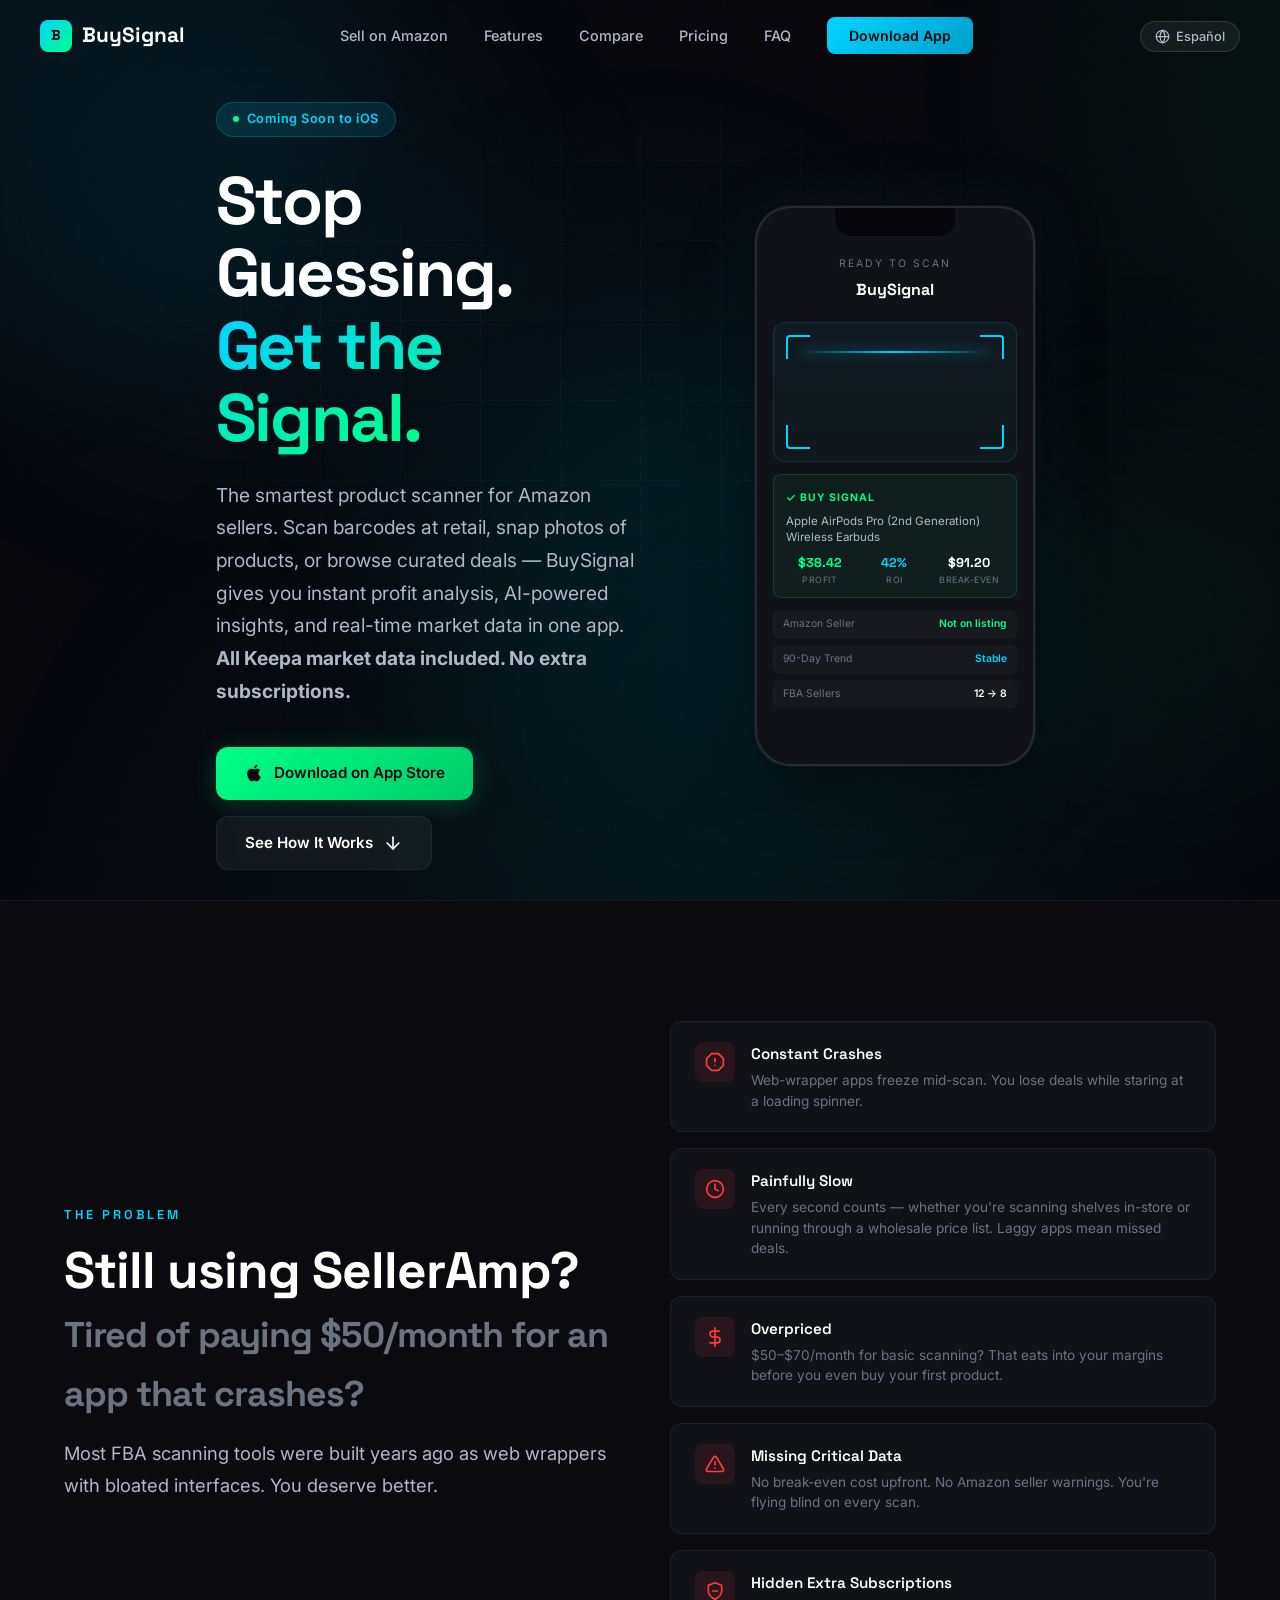
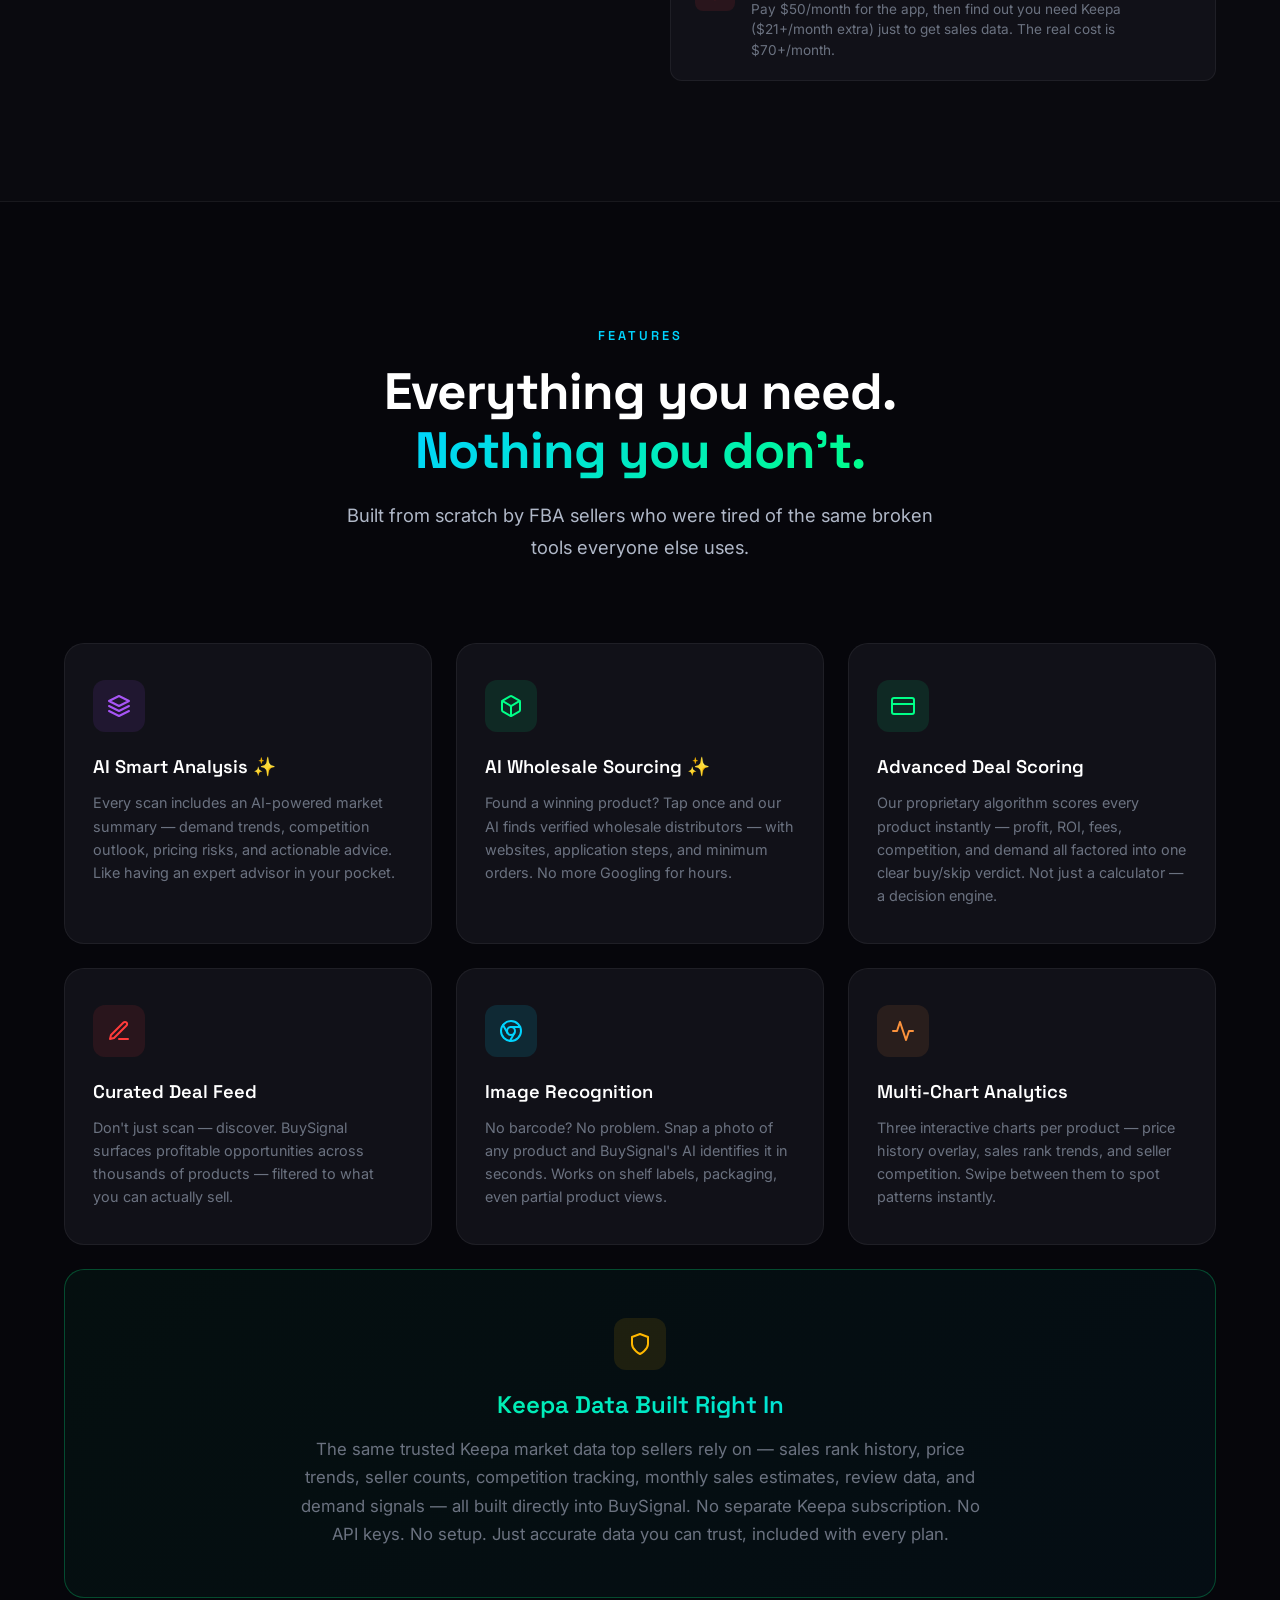
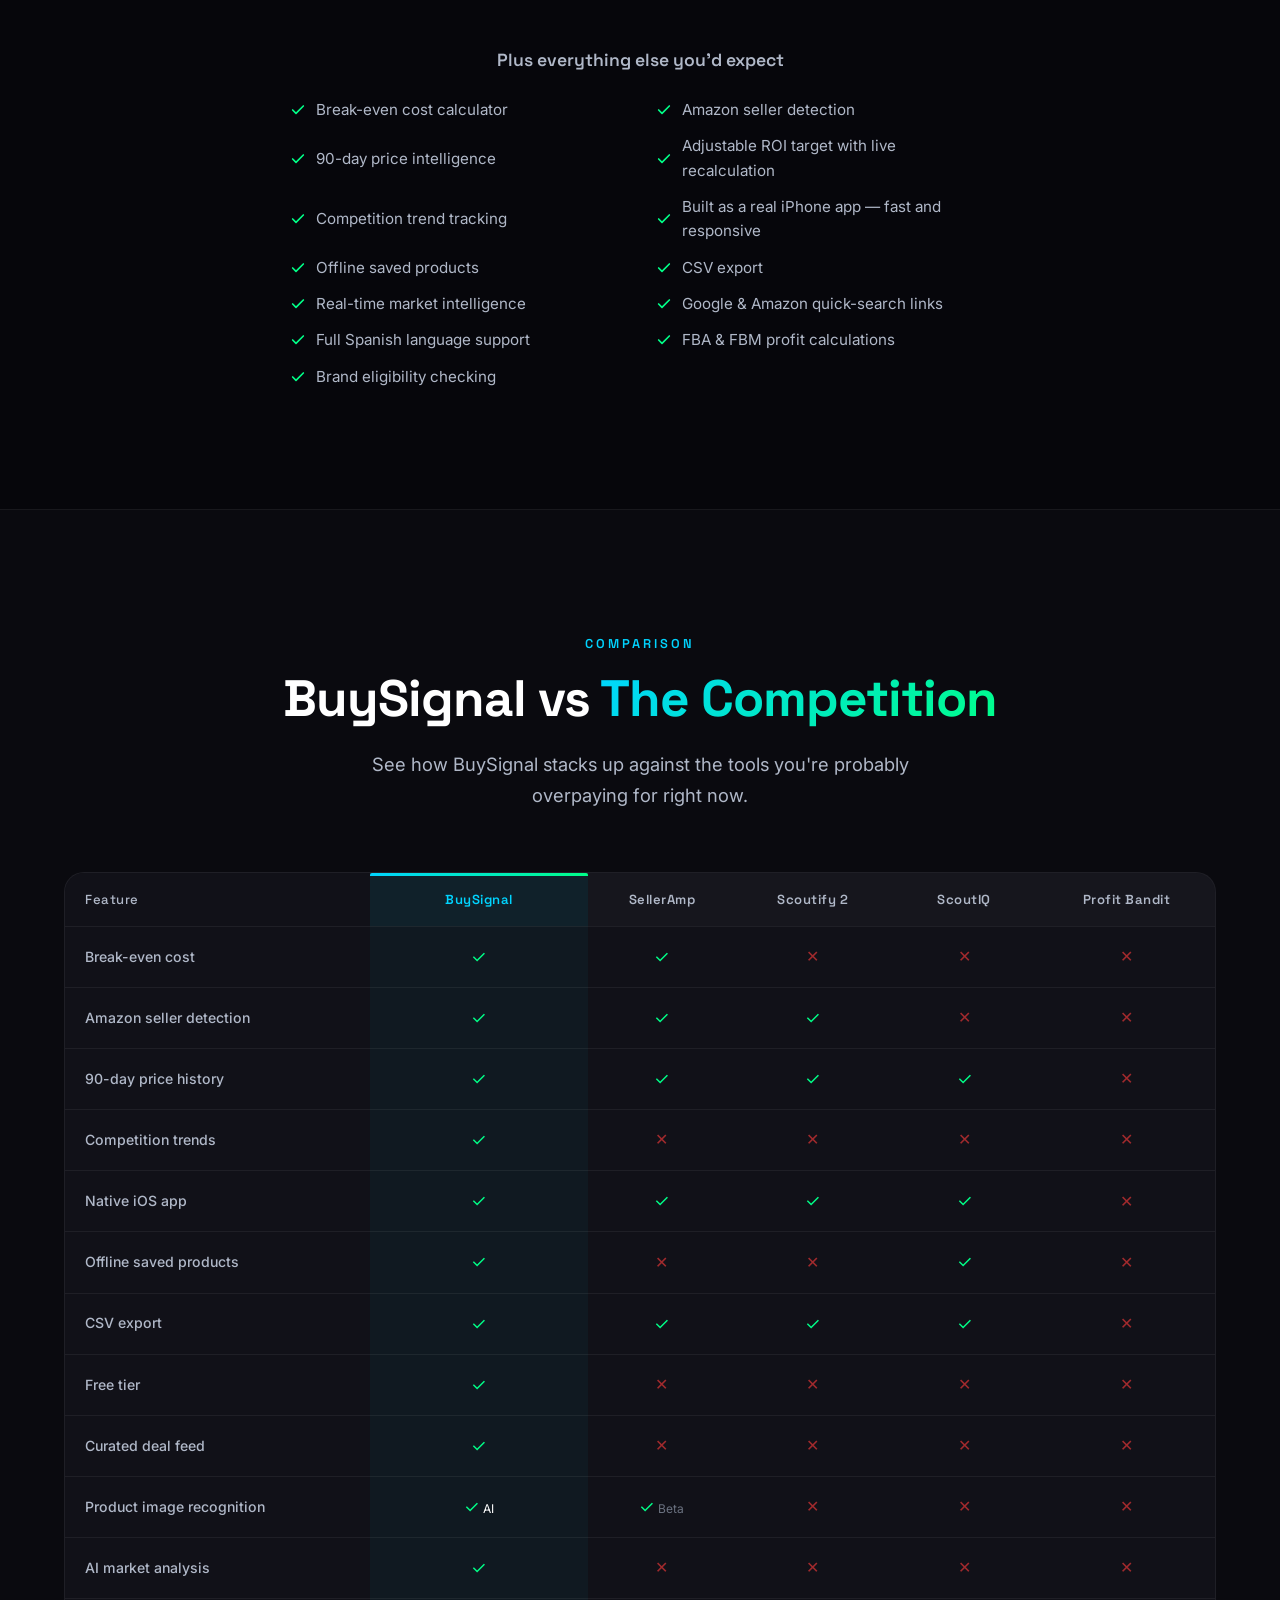
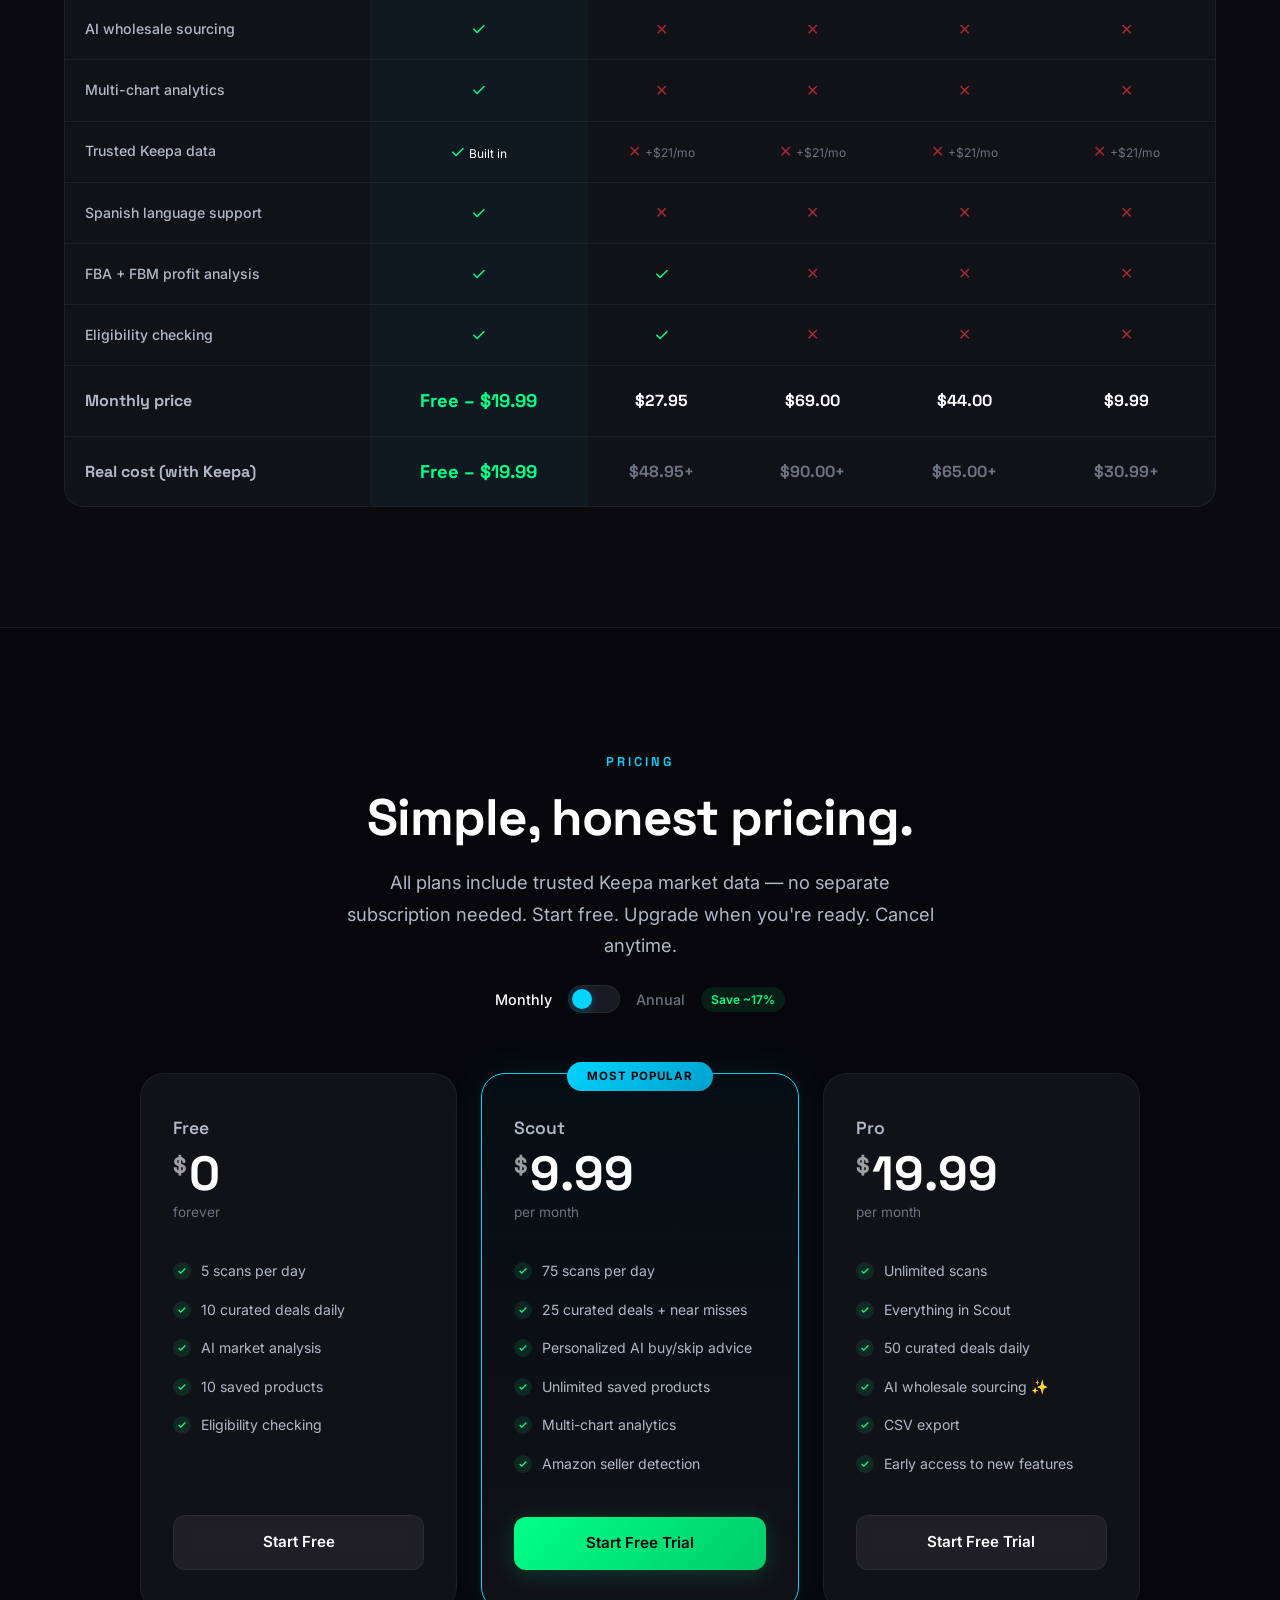
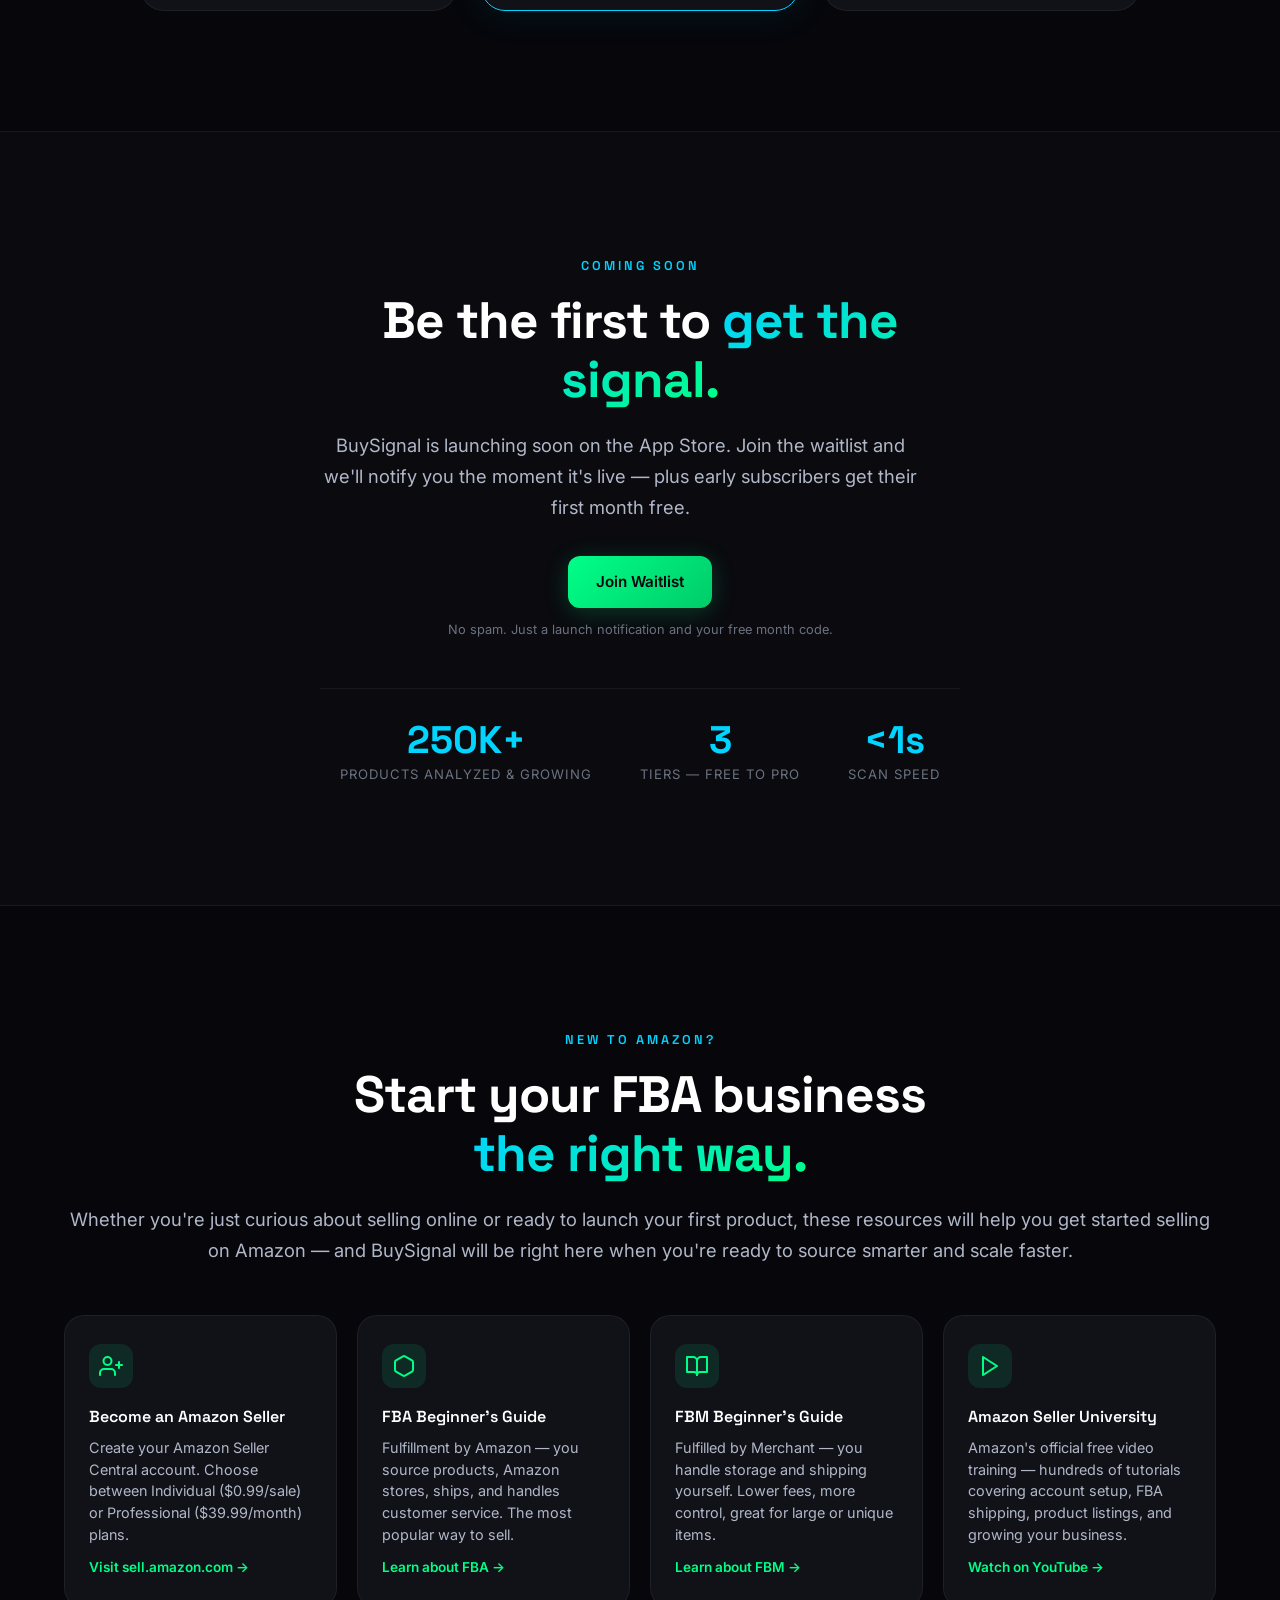
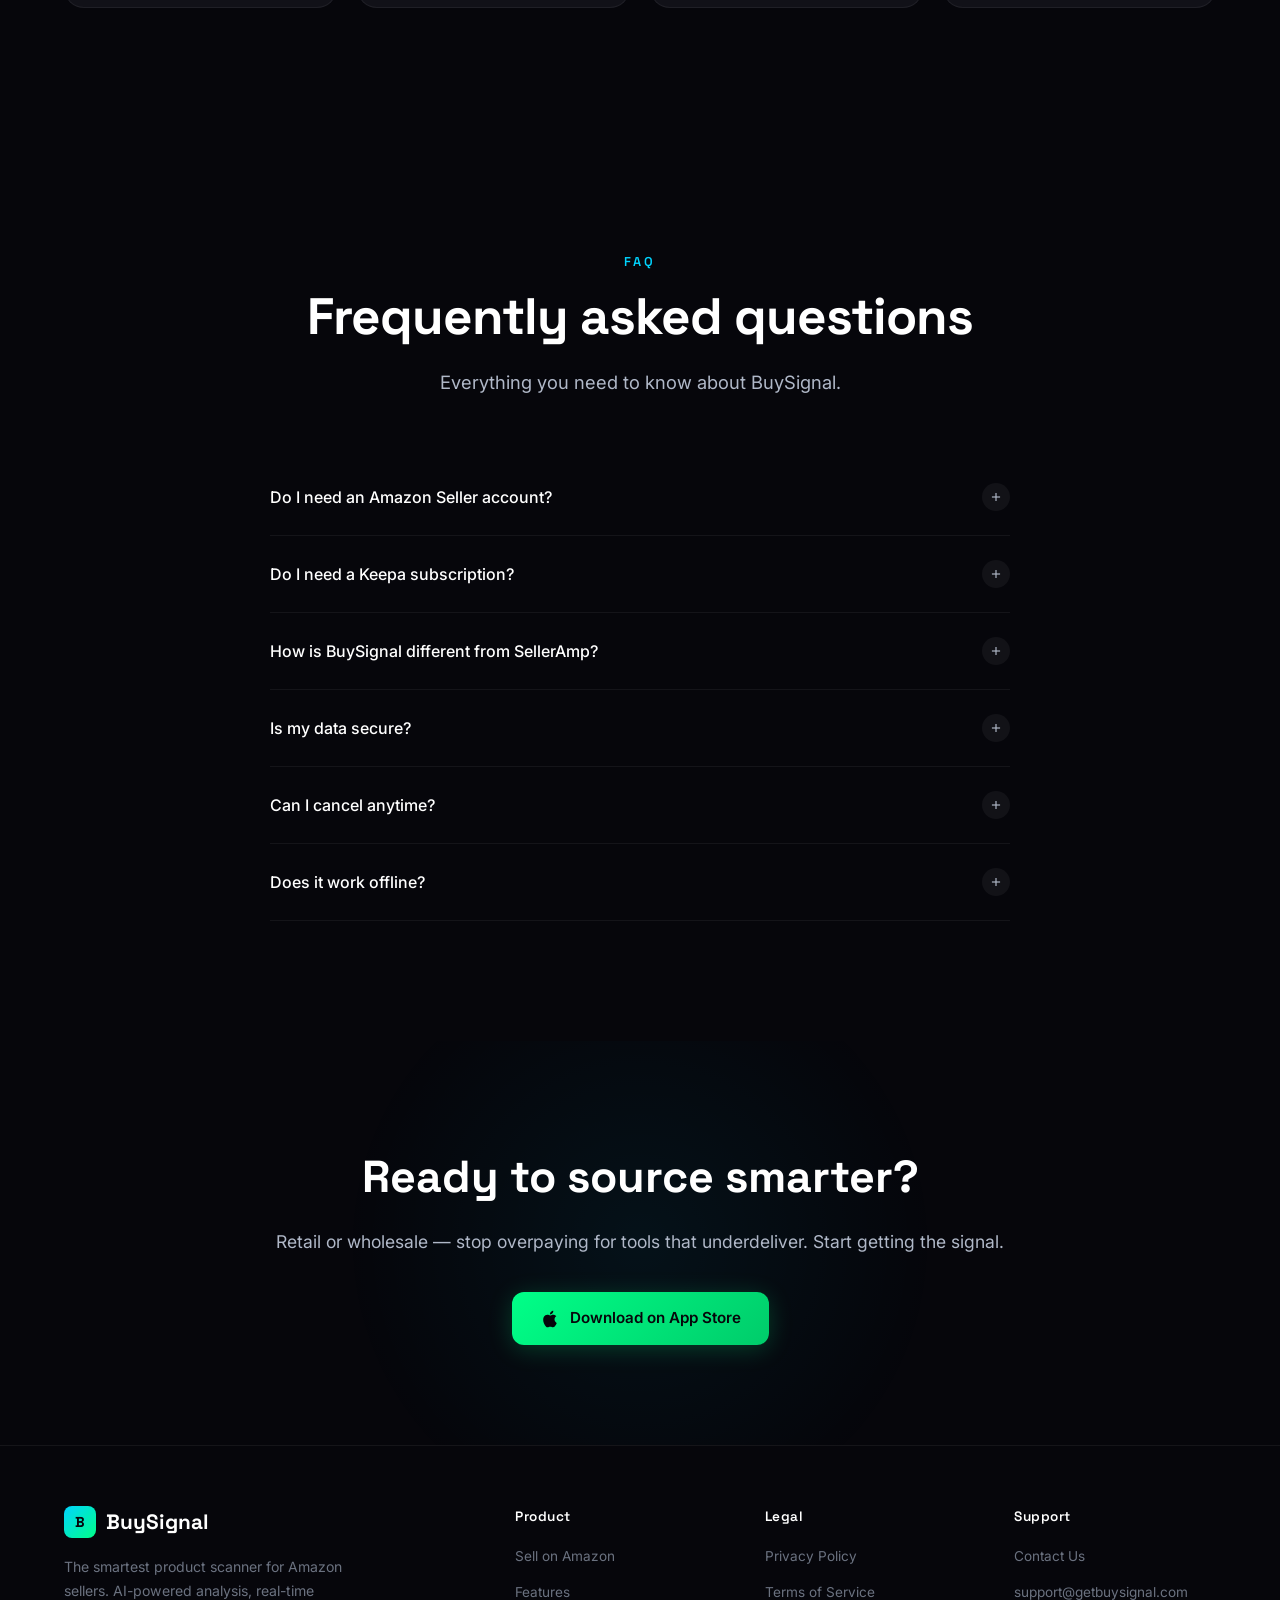
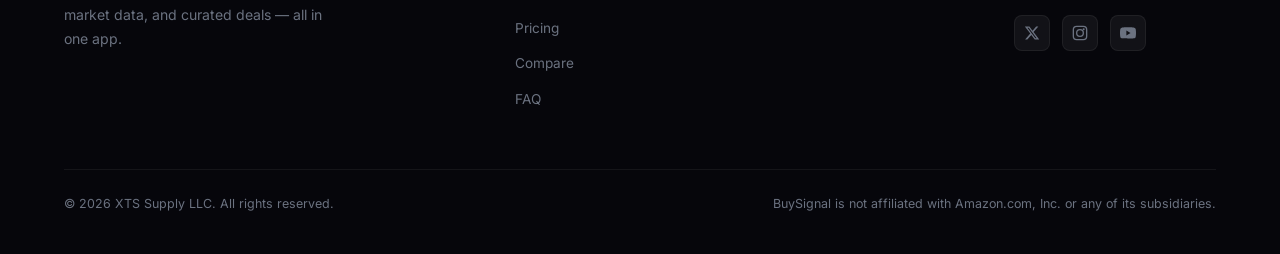
==== commit c635bf80: "Website holistic review: update pricing tiers, add Spanish/FBM/eligibility to comparison, tighten he" ====
--- a/index.html
+++ b/index.html
@@ -69,7 +69,7 @@
         <span data-i18n="hero_badge">Coming Soon to iOS</span>
       </div>
       <h1><span data-i18n="hero_h1_1">Stop Guessing.</span><br><span class="text-gradient" data-i18n="hero_h1_2">Get the Signal.</span></h1>
-      <p class="hero-subtitle"><span data-i18n="hero_subtitle">The smartest product scanner for all types of Amazon sellers — whether you're scanning shelves at retail, dropshipping or evaluating wholesale catalogs. BuySignal's proprietary AI-powered analysis, sourcing tools and market intelligence will get you the info you need, ALL in one app.</span> <strong data-i18n="hero_subtitle_bold">Trusted Keepa market data included — no separate subscription required.</strong></p>
+      <p class="hero-subtitle"><span data-i18n="hero_subtitle">The smartest product scanner for Amazon sellers. Scan barcodes at retail, snap photos of products, or browse curated deals — BuySignal gives you instant profit analysis, AI-powered insights, and real-time market data in one app.</span> <strong data-i18n="hero_subtitle_bold">All Keepa market data included. No extra subscriptions.</strong></p>
       <div class="hero-actions">
         <a href="#" class="btn btn-primary">
           <svg class="btn-icon" viewBox="0 0 24 24" fill="currentColor"><path d="M18.71 19.5c-.83 1.24-1.71 2.45-3.05 2.47-1.34.03-1.77-.79-3.29-.79-1.53 0-2 .77-3.27.82-1.31.05-2.3-1.32-3.14-2.53C4.25 17 2.94 12.45 4.7 9.39c.87-1.52 2.43-2.48 4.12-2.51 1.28-.02 2.5.87 3.29.87.78 0 2.26-1.07 3.8-.91.65.03 2.47.26 3.64 1.98-.09.06-2.17 1.28-2.15 3.81.03 3.02 2.65 4.03 2.68 4.04-.03.07-.42 1.44-1.38 2.83M13 3.5c.73-.83 1.94-1.46 2.94-1.5.13 1.17-.34 2.35-1.04 3.19-.69.85-1.83 1.51-2.95 1.42-.15-1.15.41-2.35 1.05-3.11z"/></svg>
@@ -299,6 +299,18 @@
           <svg width="16" height="16" viewBox="0 0 24 24" fill="none" stroke="currentColor" stroke-width="2.5" stroke-linecap="round" stroke-linejoin="round"><polyline points="20 6 9 17 4 12"/></svg>
           <span data-i18n="feat_more_search">Google &amp; Amazon quick-search links</span>
         </div>
+        <div class="features-more-item">
+          <svg width="16" height="16" viewBox="0 0 24 24" fill="none" stroke="currentColor" stroke-width="2.5" stroke-linecap="round" stroke-linejoin="round"><polyline points="20 6 9 17 4 12"/></svg>
+          <span data-i18n="feat_more_spanish">Full Spanish language support</span>
+        </div>
+        <div class="features-more-item">
+          <svg width="16" height="16" viewBox="0 0 24 24" fill="none" stroke="currentColor" stroke-width="2.5" stroke-linecap="round" stroke-linejoin="round"><polyline points="20 6 9 17 4 12"/></svg>
+          <span data-i18n="feat_more_fbm">FBA &amp; FBM profit calculations</span>
+        </div>
+        <div class="features-more-item">
+          <svg width="16" height="16" viewBox="0 0 24 24" fill="none" stroke="currentColor" stroke-width="2.5" stroke-linecap="round" stroke-linejoin="round"><polyline points="20 6 9 17 4 12"/></svg>
+          <span data-i18n="feat_more_eligibility">Brand eligibility checking</span>
+        </div>
       </div>
     </div>
   </div>
@@ -437,6 +449,30 @@
             <td><span class="cross">&#10005;</span> <span style="color: var(--text-muted); font-size: 0.75rem;">+$21/mo</span></td>
             <td><span class="cross">&#10005;</span> <span style="color: var(--text-muted); font-size: 0.75rem;">+$21/mo</span></td>
           </tr>
+          <tr>
+            <td data-i18n="comp_spanish">Spanish language support</td>
+            <td class="highlight"><span class="check">&#10003;</span></td>
+            <td><span class="cross">&#10005;</span></td>
+            <td><span class="cross">&#10005;</span></td>
+            <td><span class="cross">&#10005;</span></td>
+            <td><span class="cross">&#10005;</span></td>
+          </tr>
+          <tr>
+            <td data-i18n="comp_fbm">FBA + FBM profit analysis</td>
+            <td class="highlight"><span class="check">&#10003;</span></td>
+            <td><span class="check">&#10003;</span></td>
+            <td><span class="cross">&#10005;</span></td>
+            <td><span class="cross">&#10005;</span></td>
+            <td><span class="cross">&#10005;</span></td>
+          </tr>
+          <tr>
+            <td data-i18n="comp_eligibility">Eligibility checking</td>
+            <td class="highlight"><span class="check">&#10003;</span></td>
+            <td><span class="check">&#10003;</span></td>
+            <td><span class="cross">&#10005;</span></td>
+            <td><span class="cross">&#10005;</span></td>
+            <td><span class="cross">&#10005;</span></td>
+          </tr>
           <tr class="price-row">
             <td data-i18n="comp_monthly">Monthly price</td>
             <td class="highlight"><span class="price-free">Free</span> – $19.99</td>
@@ -486,7 +522,11 @@
           </li>
           <li>
             <span class="feature-check"><svg viewBox="0 0 24 24"><polyline points="20 6 9 17 4 12"/></svg></span>
-            <span data-i18n="pricing_basic_scoring">Basic deal scoring</span>
+            <span data-i18n="pricing_free_deals">10 curated deals daily</span>
+          </li>
+          <li>
+            <span class="feature-check"><svg viewBox="0 0 24 24"><polyline points="20 6 9 17 4 12"/></svg></span>
+            <span data-i18n="pricing_free_ai">AI market analysis</span>
           </li>
           <li>
             <span class="feature-check"><svg viewBox="0 0 24 24"><polyline points="20 6 9 17 4 12"/></svg></span>
@@ -494,7 +534,7 @@
           </li>
           <li>
             <span class="feature-check"><svg viewBox="0 0 24 24"><polyline points="20 6 9 17 4 12"/></svg></span>
-            <span data-i18n="pricing_breakeven">Break-even cost</span>
+            <span data-i18n="pricing_free_eligibility">Eligibility checking</span>
           </li>
         </ul>
         <a href="#" class="btn btn-secondary" data-i18n="pricing_btn_free">Start Free</a>
@@ -512,7 +552,11 @@
           </li>
           <li>
             <span class="feature-check"><svg viewBox="0 0 24 24"><polyline points="20 6 9 17 4 12"/></svg></span>
-            <span data-i18n="pricing_adv_scoring">Advanced deal scoring algorithm</span>
+            <span data-i18n="pricing_scout_deals">25 curated deals + near misses</span>
+          </li>
+          <li>
+            <span class="feature-check"><svg viewBox="0 0 24 24"><polyline points="20 6 9 17 4 12"/></svg></span>
+            <span data-i18n="pricing_scout_ai">Personalized AI buy/skip advice</span>
           </li>
           <li>
             <span class="feature-check"><svg viewBox="0 0 24 24"><polyline points="20 6 9 17 4 12"/></svg></span>
@@ -520,18 +564,14 @@
           </li>
           <li>
             <span class="feature-check"><svg viewBox="0 0 24 24"><polyline points="20 6 9 17 4 12"/></svg></span>
-            <span data-i18n="pricing_90day">90-day price intelligence</span>
-          </li>
-          <li>
-            <span class="feature-check"><svg viewBox="0 0 24 24"><polyline points="20 6 9 17 4 12"/></svg></span>
-            <span data-i18n="pricing_competition">Competition trends</span>
+            <span data-i18n="pricing_scout_charts">Multi-chart analytics</span>
           </li>
           <li>
             <span class="feature-check"><svg viewBox="0 0 24 24"><polyline points="20 6 9 17 4 12"/></svg></span>
             <span data-i18n="pricing_amazon_detect">Amazon seller detection</span>
           </li>
         </ul>
-        <a href="#" class="btn btn-primary" data-i18n="pricing_btn_trial" data-i18n="pricing_btn_trial">Start Free Trial</a>
+        <a href="#" class="btn btn-primary" data-i18n="pricing_btn_trial">Start Free Trial</a>
       </div>
       <!-- Pro -->
       <div class="pricing-card animate-on-scroll">
@@ -549,11 +589,15 @@
           </li>
           <li>
             <span class="feature-check"><svg viewBox="0 0 24 24"><polyline points="20 6 9 17 4 12"/></svg></span>
+            <span data-i18n="pricing_pro_deals">50 curated deals daily</span>
+          </li>
+          <li>
+            <span class="feature-check"><svg viewBox="0 0 24 24"><polyline points="20 6 9 17 4 12"/></svg></span>
+            <span data-i18n="pricing_pro_sourcing">AI wholesale sourcing ✨</span>
+          </li>
+          <li>
+            <span class="feature-check"><svg viewBox="0 0 24 24"><polyline points="20 6 9 17 4 12"/></svg></span>
             <span data-i18n="pricing_csv">CSV export</span>
-          </li>
-          <li>
-            <span class="feature-check"><svg viewBox="0 0 24 24"><polyline points="20 6 9 17 4 12"/></svg></span>
-            <span data-i18n="pricing_priority">Priority support</span>
           </li>
           <li>
             <span class="feature-check"><svg viewBox="0 0 24 24"><polyline points="20 6 9 17 4 12"/></svg></span>
@@ -583,8 +627,8 @@
           <div class="stat-label" data-i18n="early_stat_products">Products Analyzed & Growing</div>
         </div>
         <div class="stat-item">
-          <div class="stat-value">500+</div>
-          <div class="stat-label" data-i18n="early_stat_deals">Deals Found Daily</div>
+          <div class="stat-value">3</div>
+          <div class="stat-label" data-i18n="early_stat_tiers">Tiers — Free to Pro</div>
         </div>
         <div class="stat-item">
           <div class="stat-value"><1s</div>
@@ -730,7 +774,7 @@
           <div class="nav-logo-icon">B</div>
           BuySignal
         </a>
-        <p data-i18n="footer_tagline">The smartest barcode scanner for Amazon FBA sellers. Built by sellers, for sellers.</p>
+        <p data-i18n="footer_tagline">The smartest product scanner for Amazon sellers. AI-powered analysis, real-time market data, and curated deals — all in one app.</p>
       </div>
       <div class="footer-col">
         <h4 data-i18n="footer_product">Product</h4>
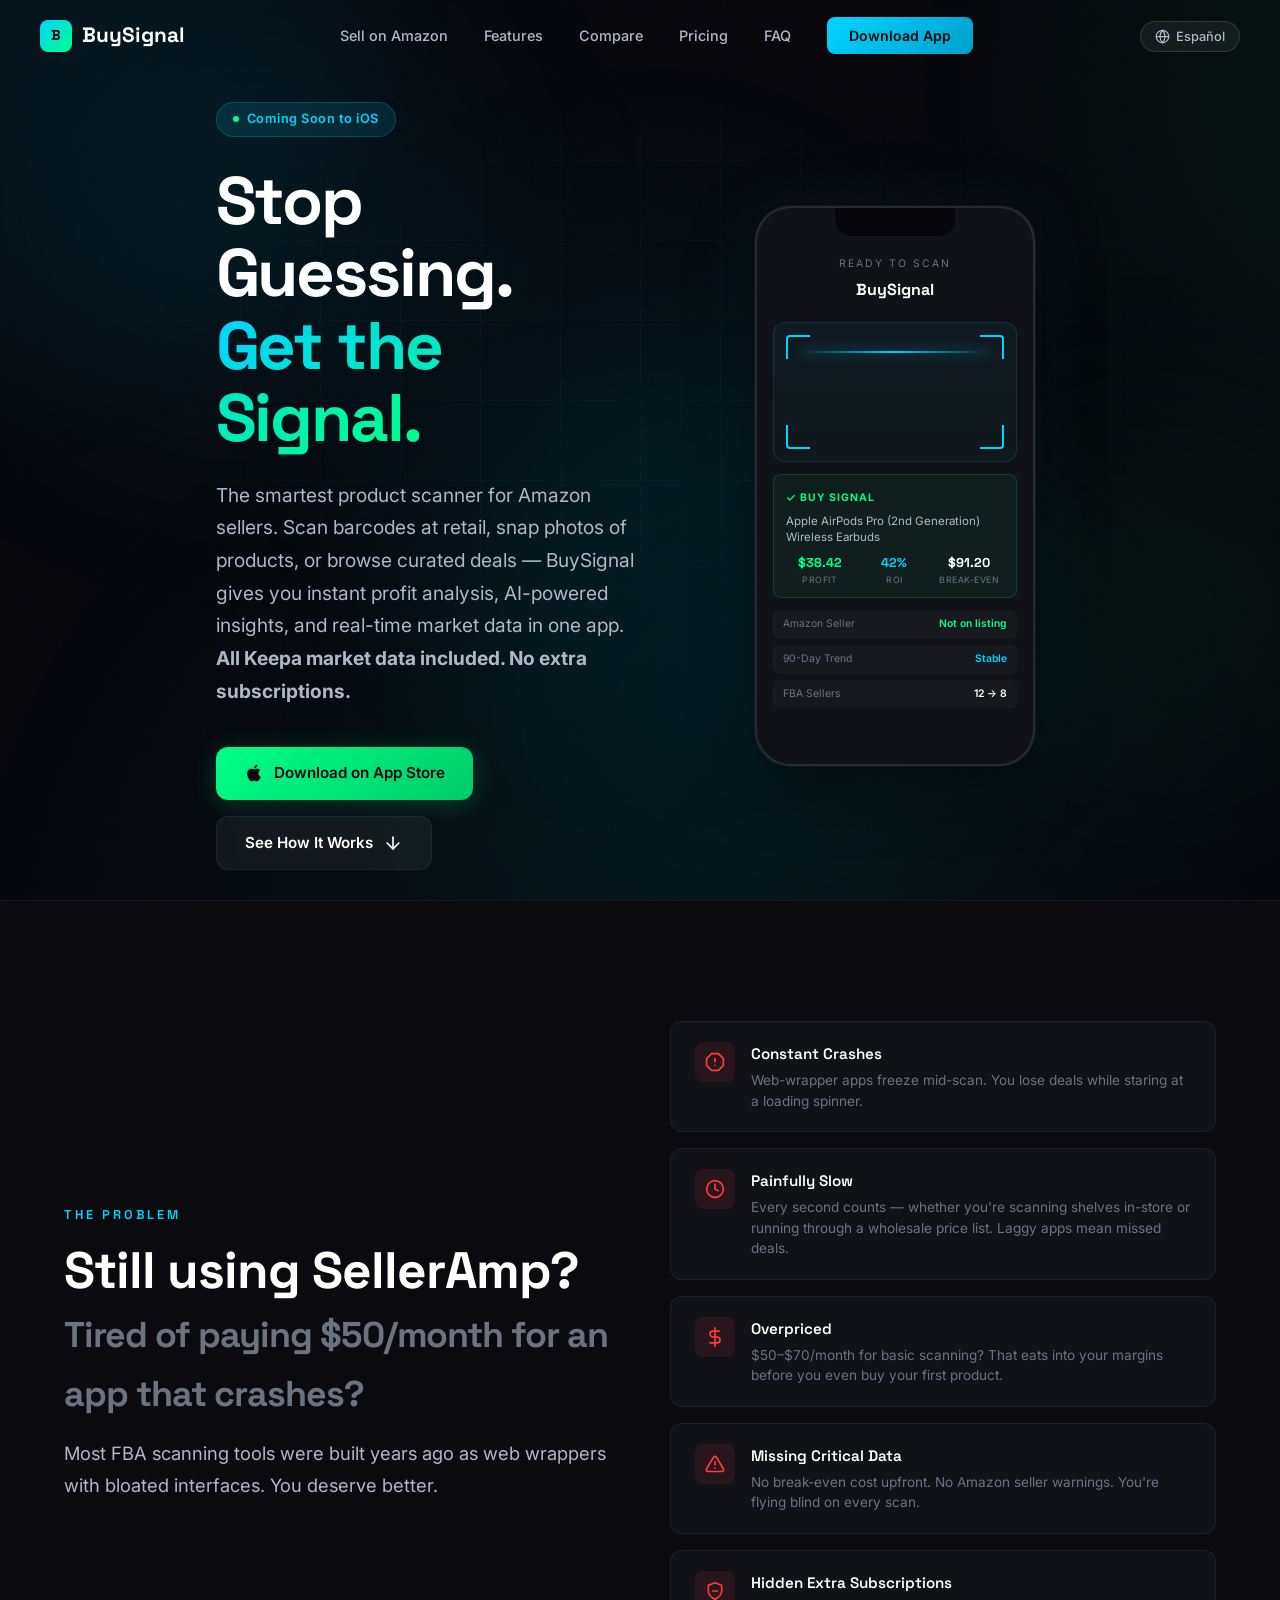
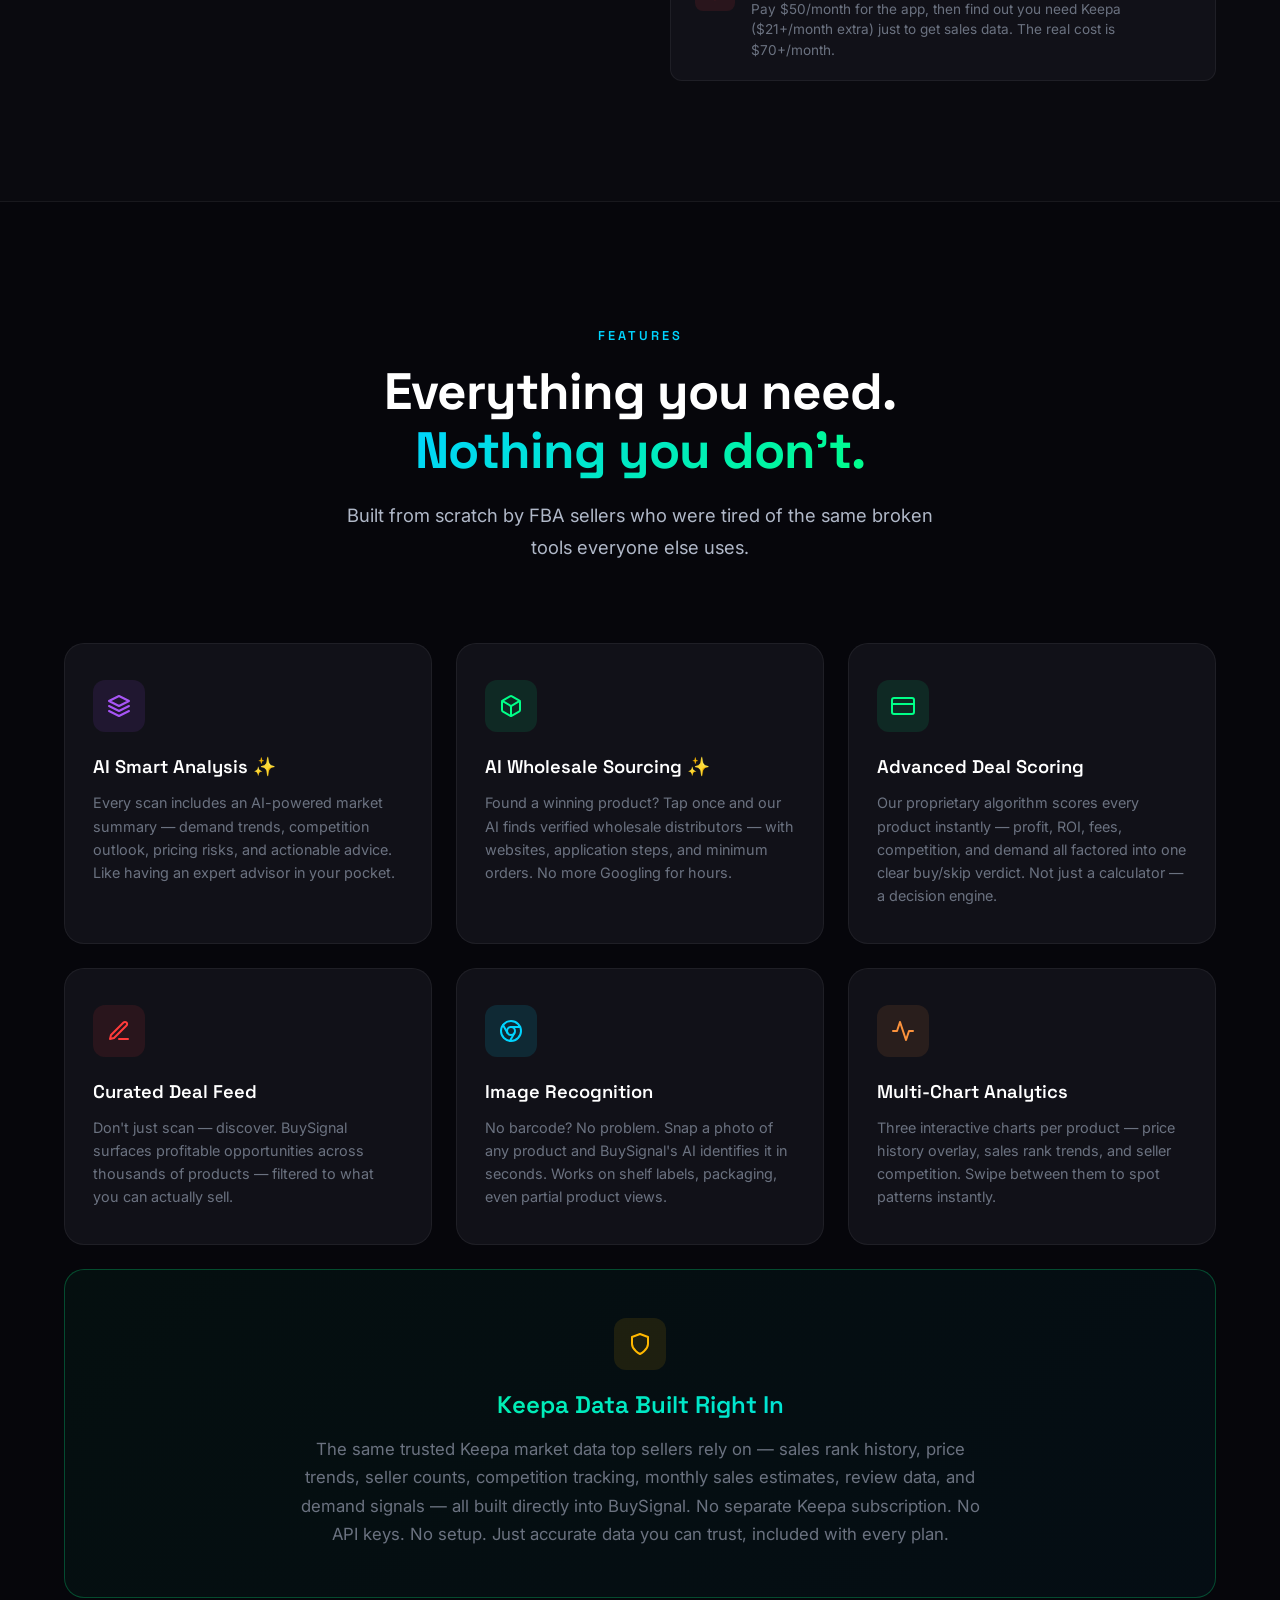
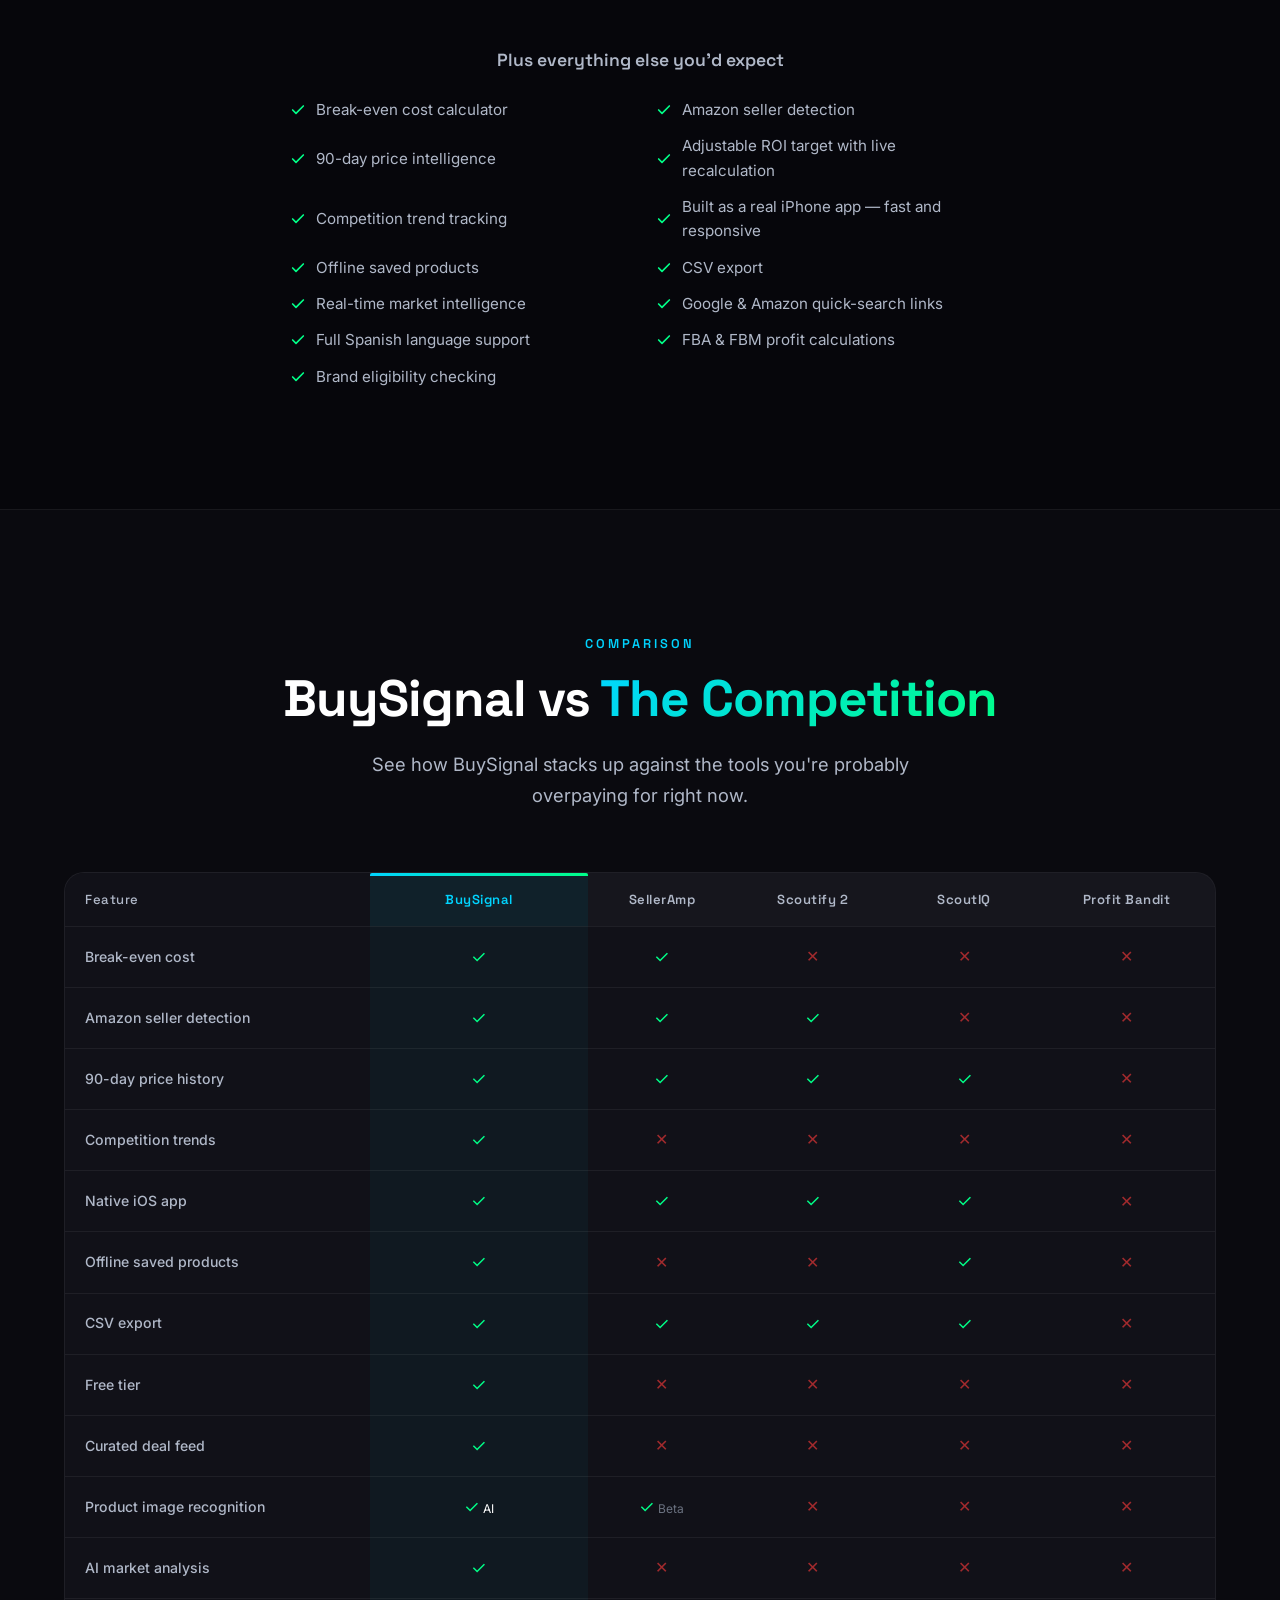
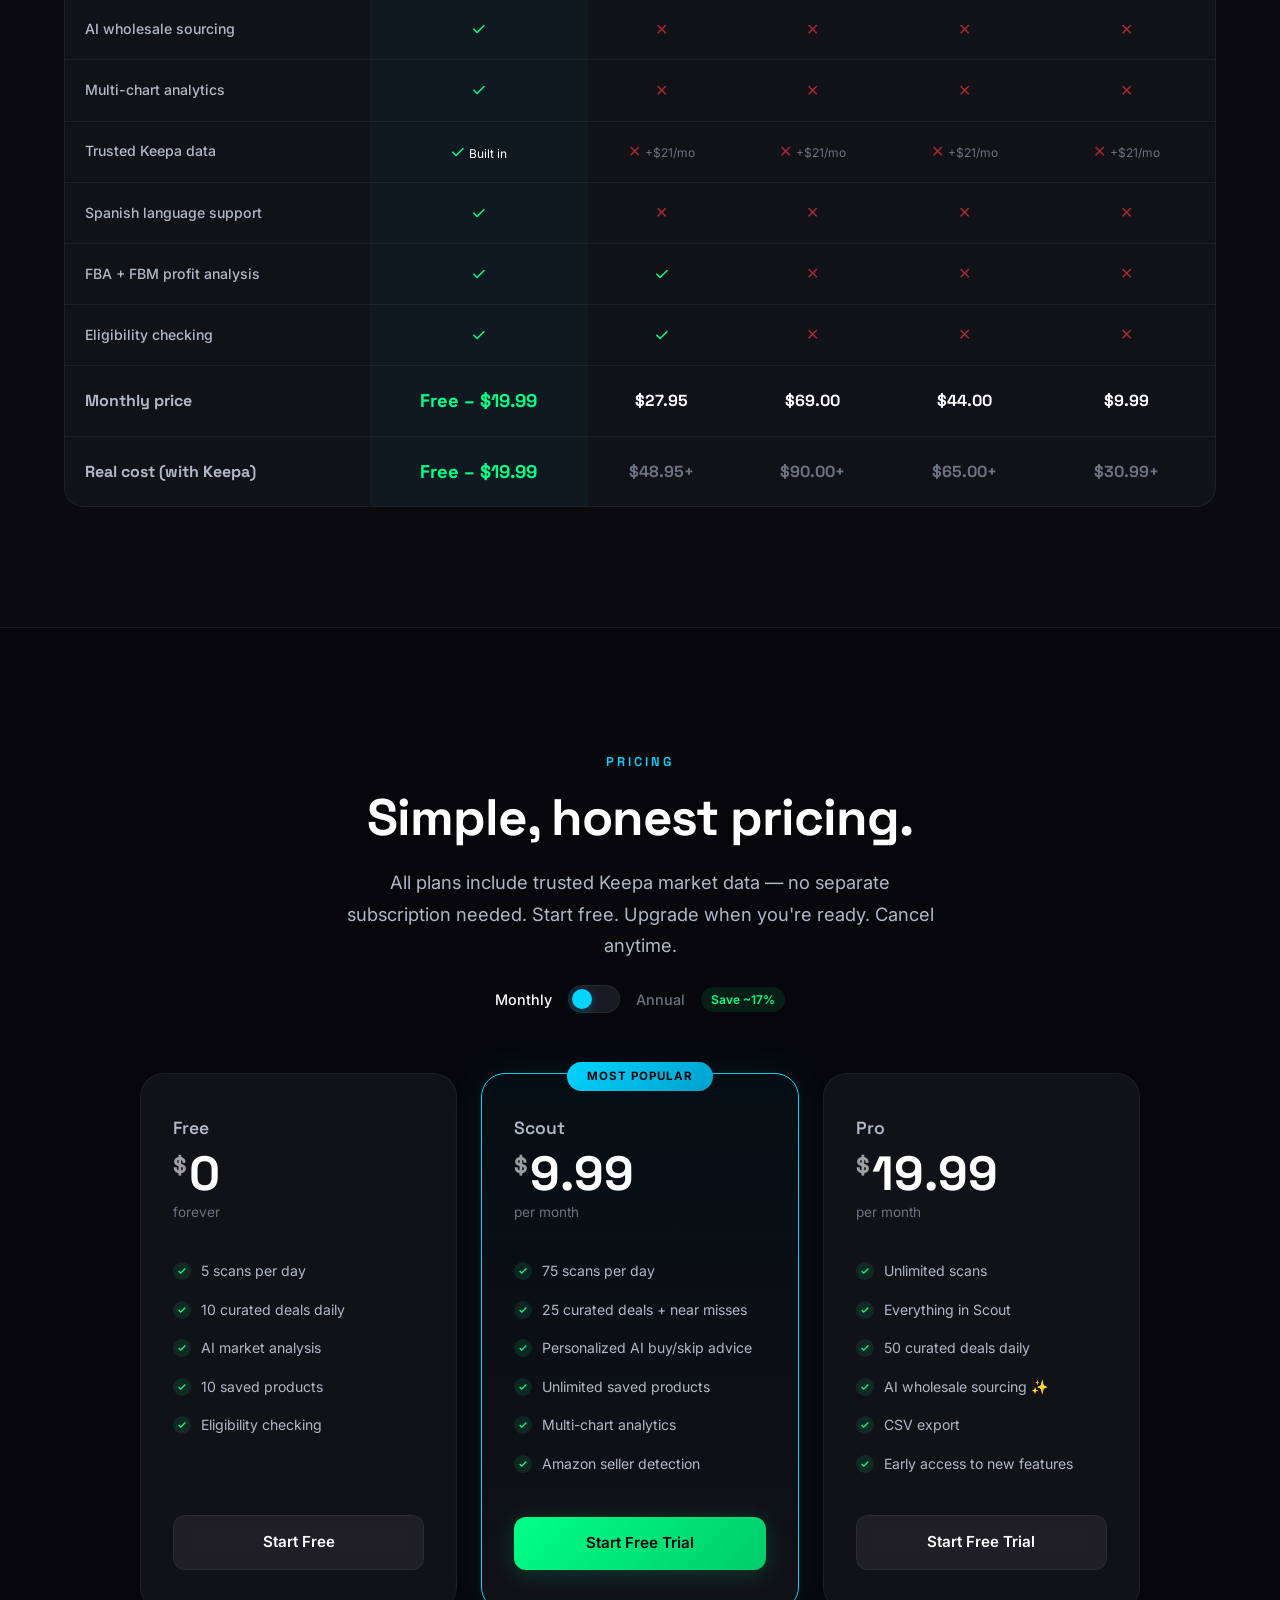
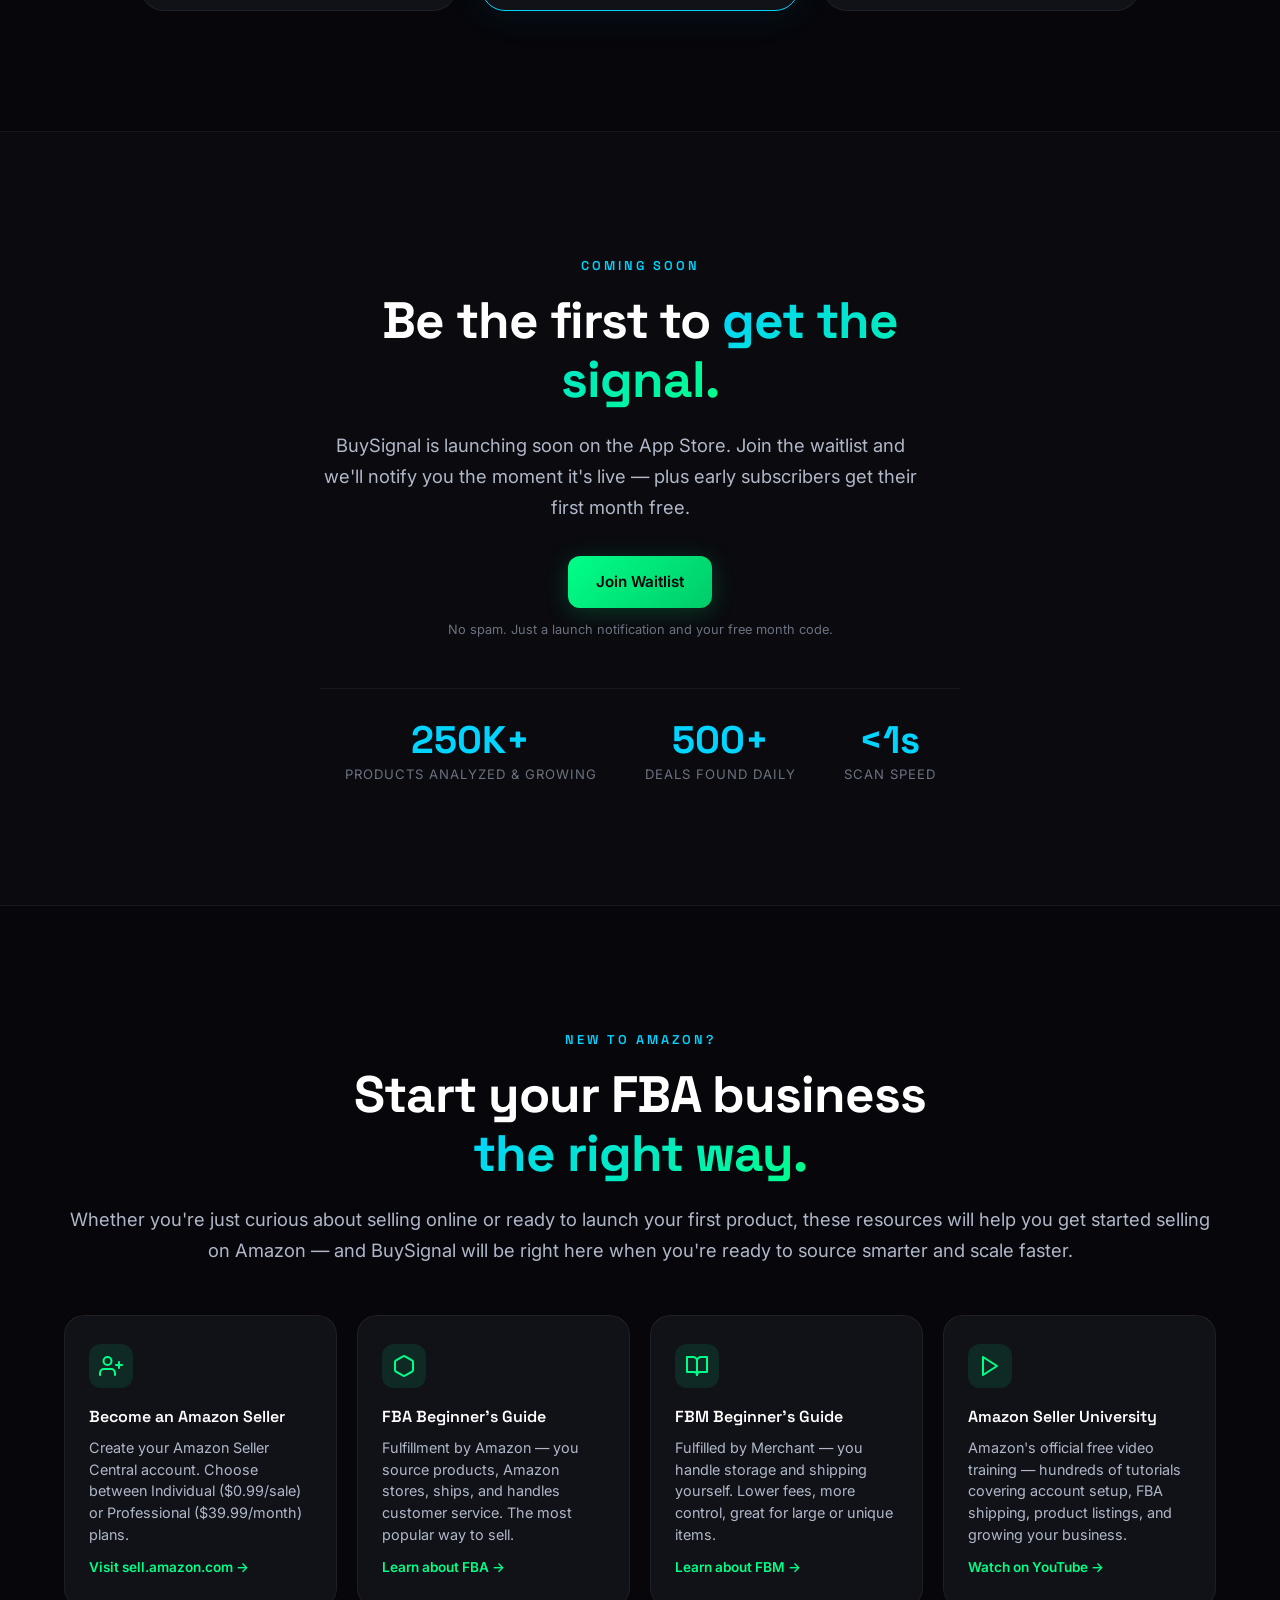
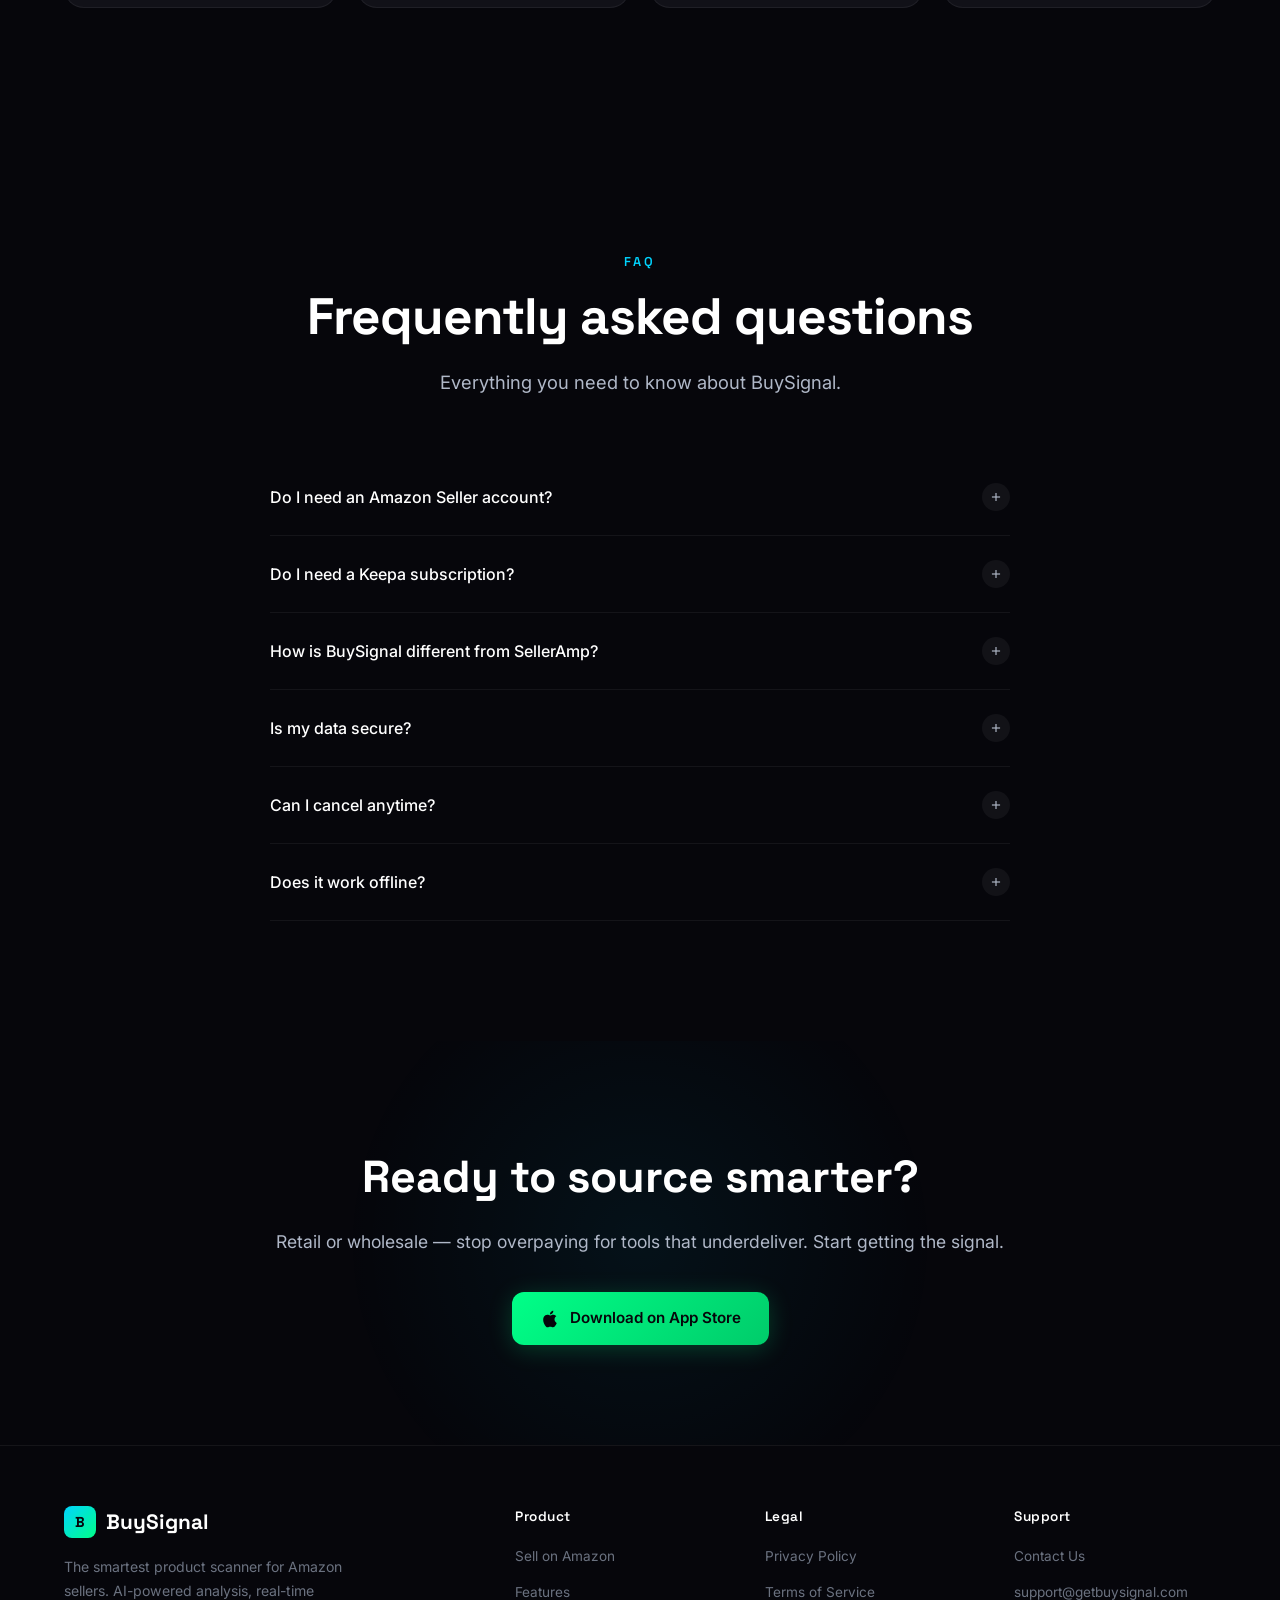
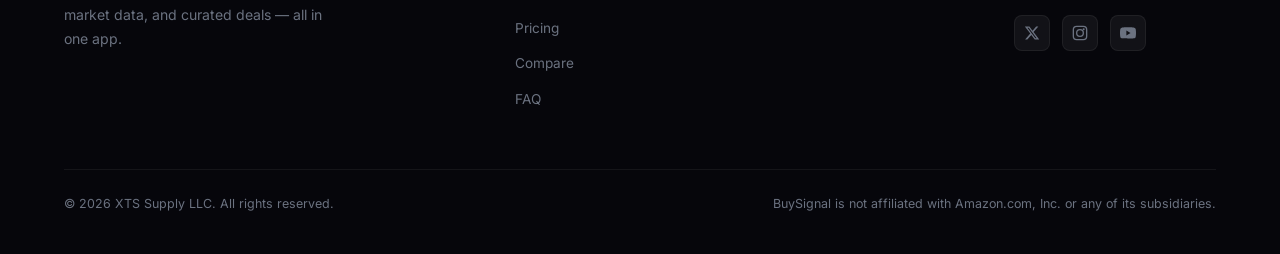
==== commit 04335913: "Restore stats: 500+ deals, 250K products, scan speed" ====
--- a/index.html
+++ b/index.html
@@ -627,8 +627,8 @@
           <div class="stat-label" data-i18n="early_stat_products">Products Analyzed & Growing</div>
         </div>
         <div class="stat-item">
-          <div class="stat-value">3</div>
-          <div class="stat-label" data-i18n="early_stat_tiers">Tiers — Free to Pro</div>
+          <div class="stat-value">500+</div>
+          <div class="stat-label" data-i18n="early_stat_deals">Deals Found Daily</div>
         </div>
         <div class="stat-item">
           <div class="stat-value"><1s</div>
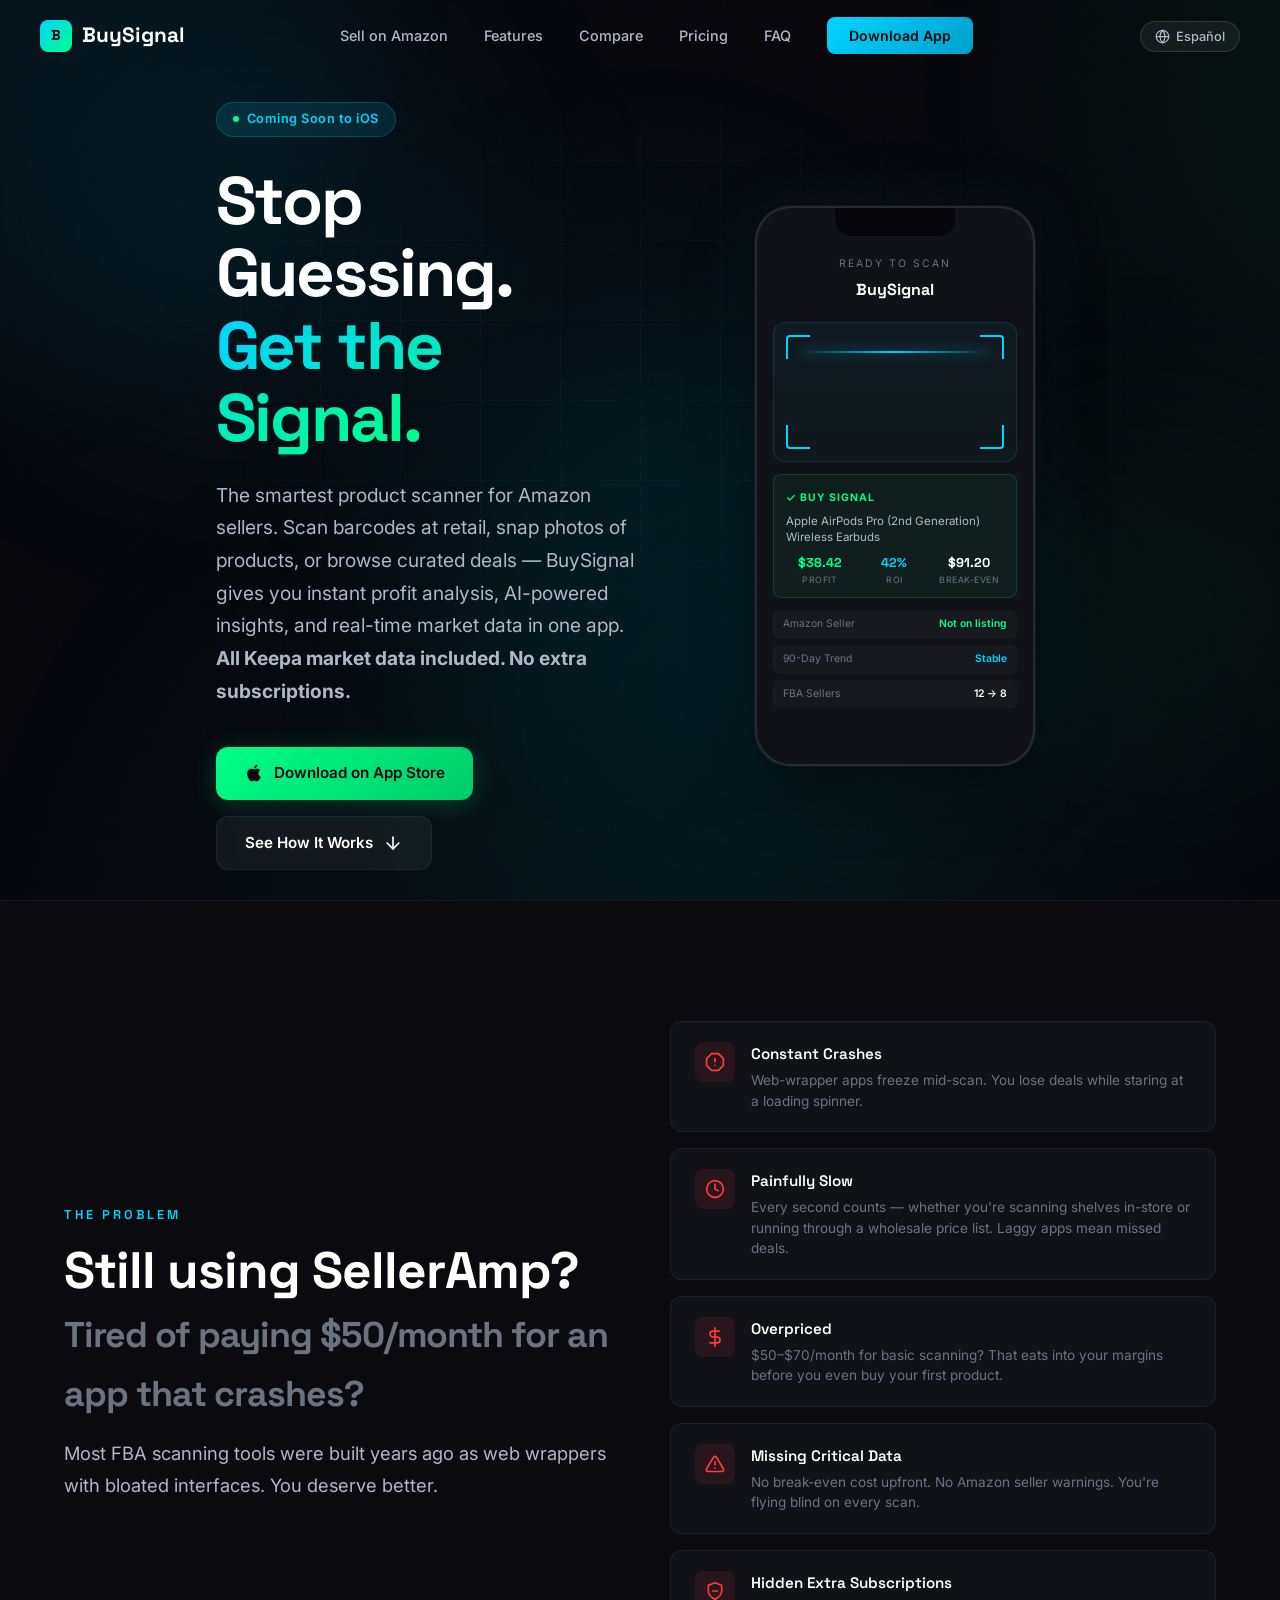
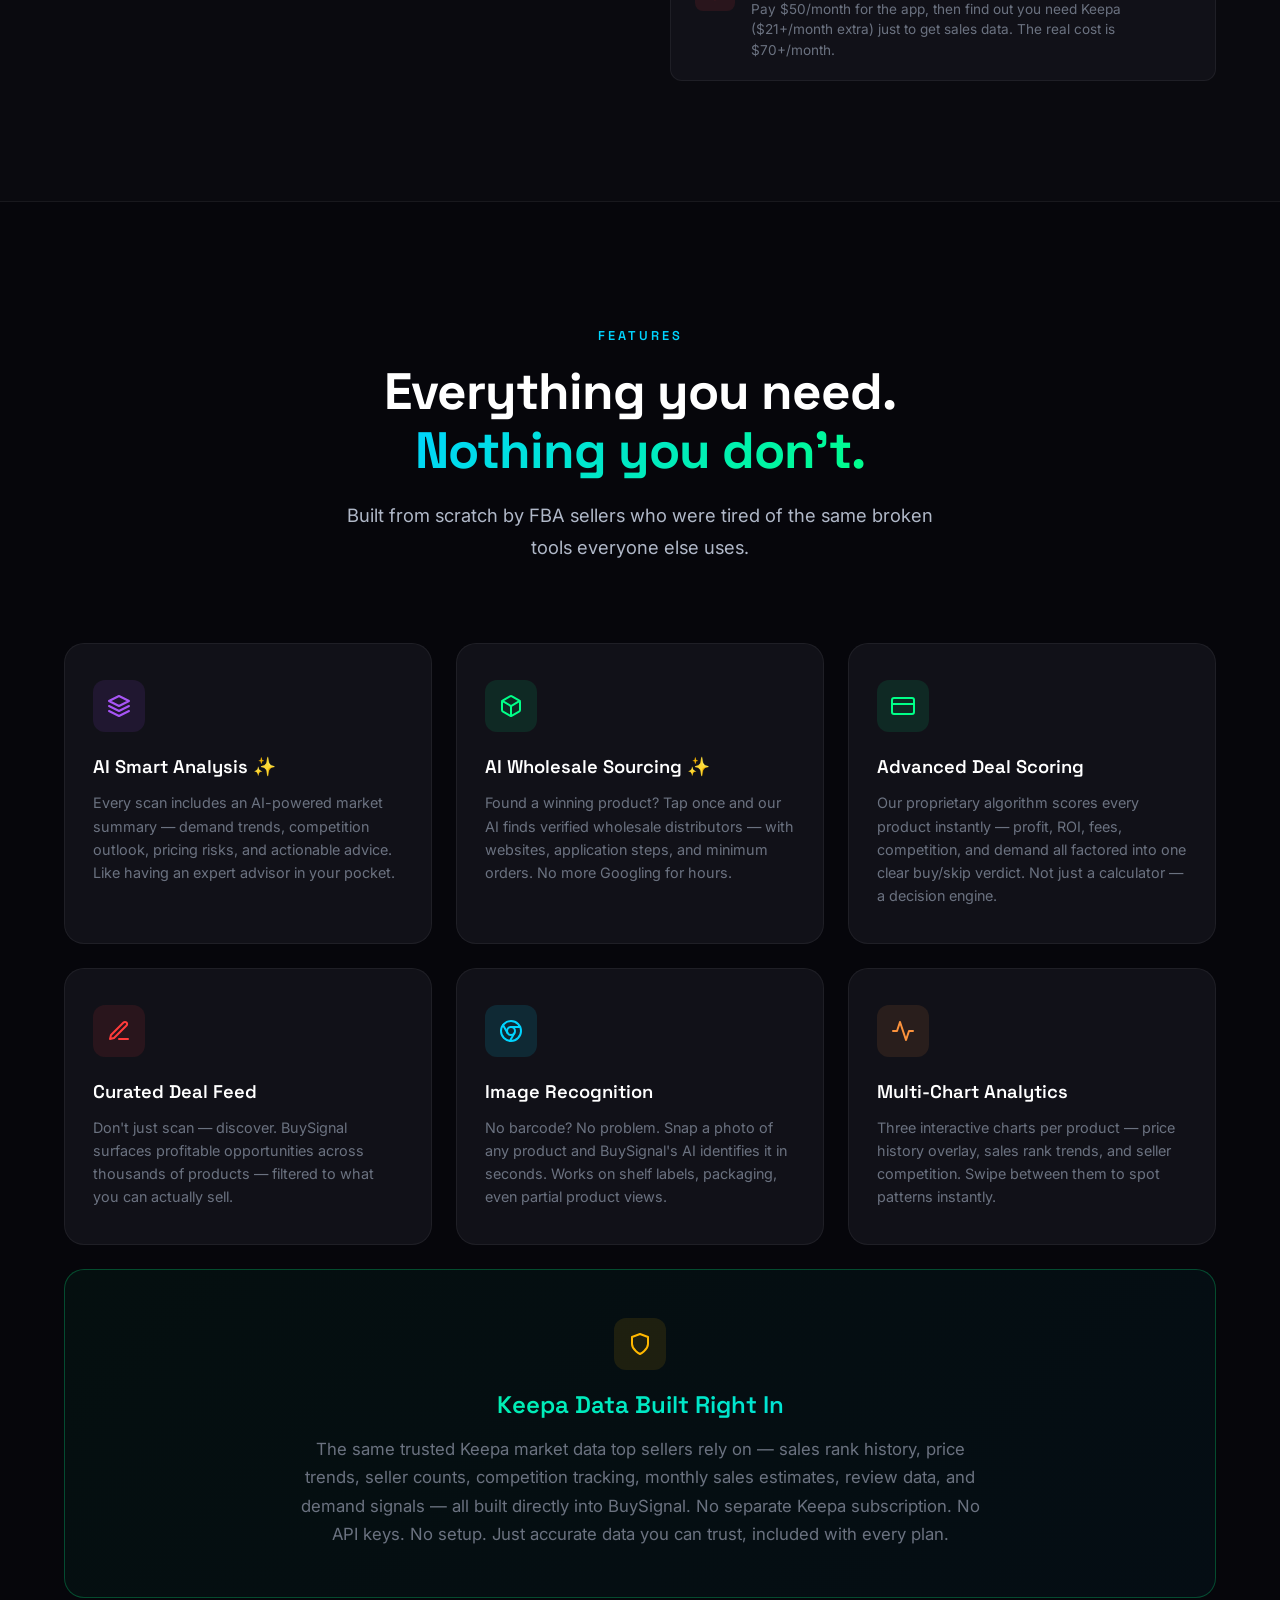
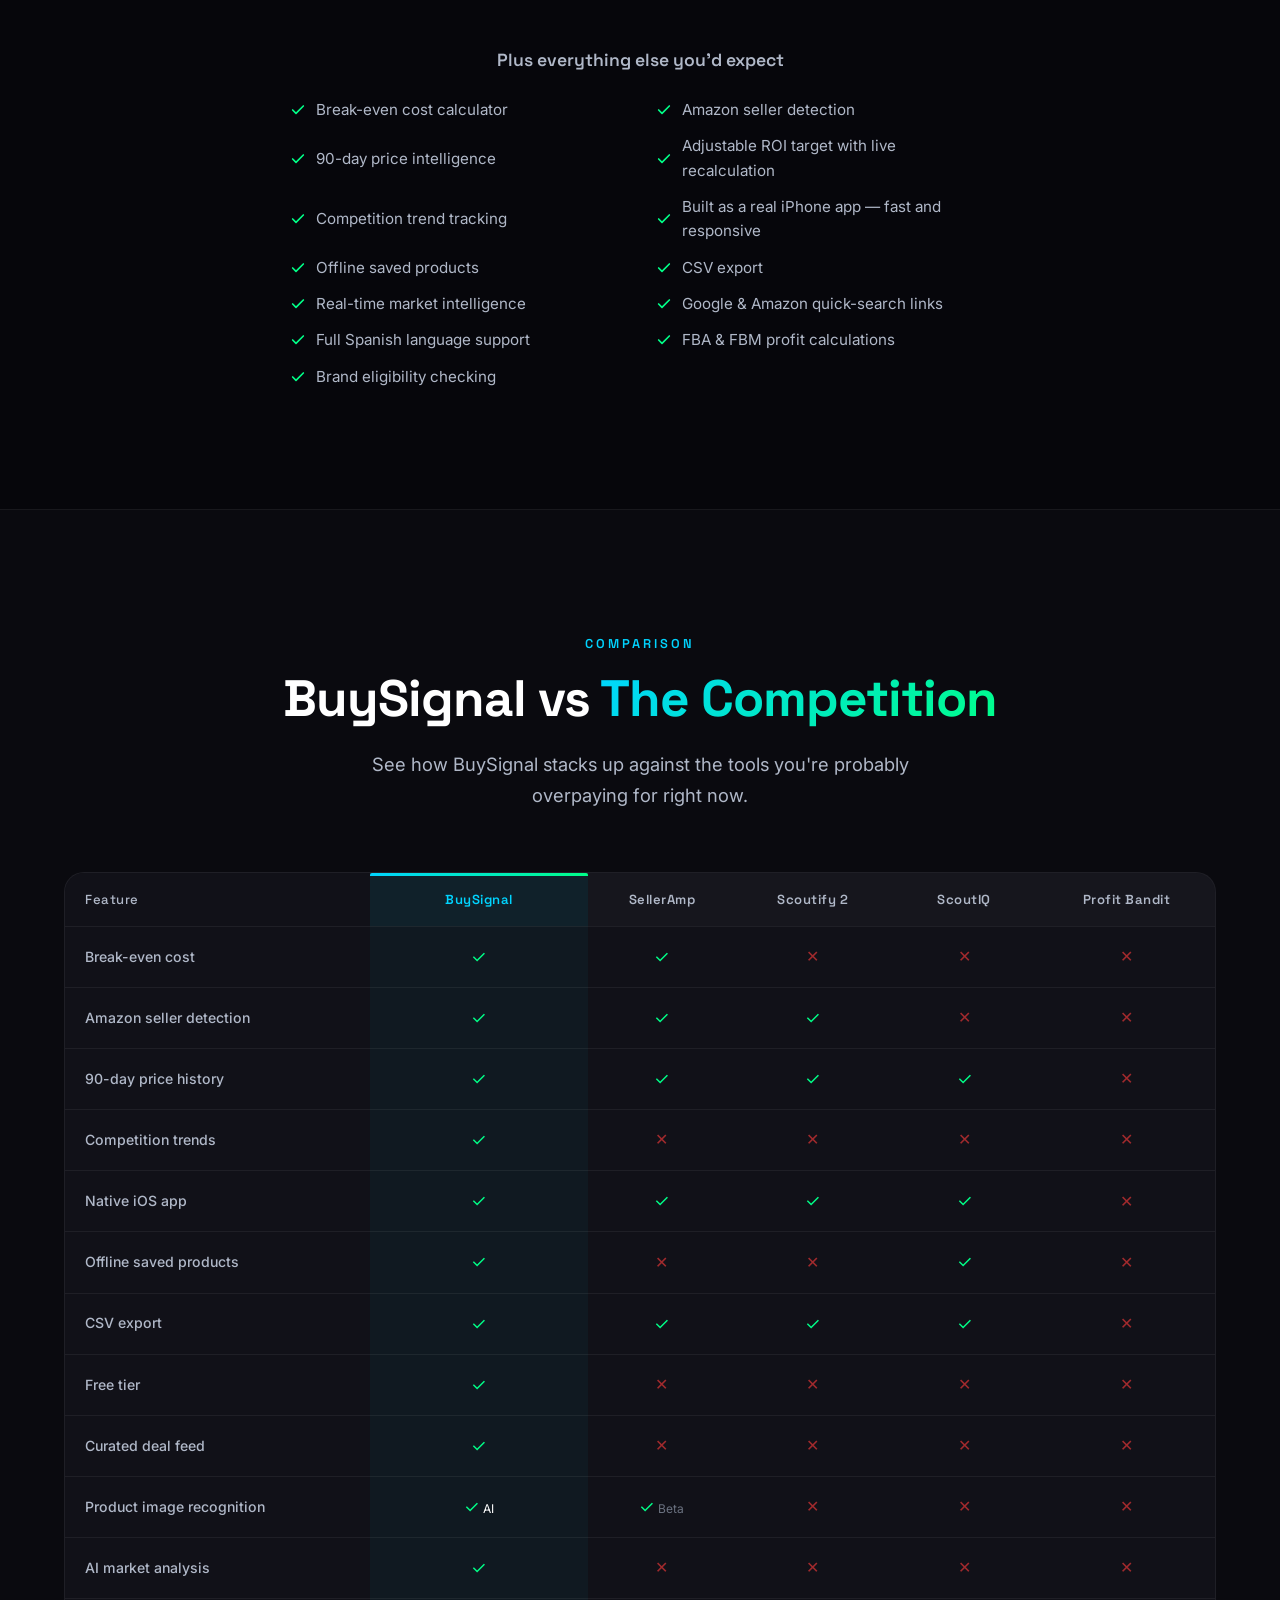
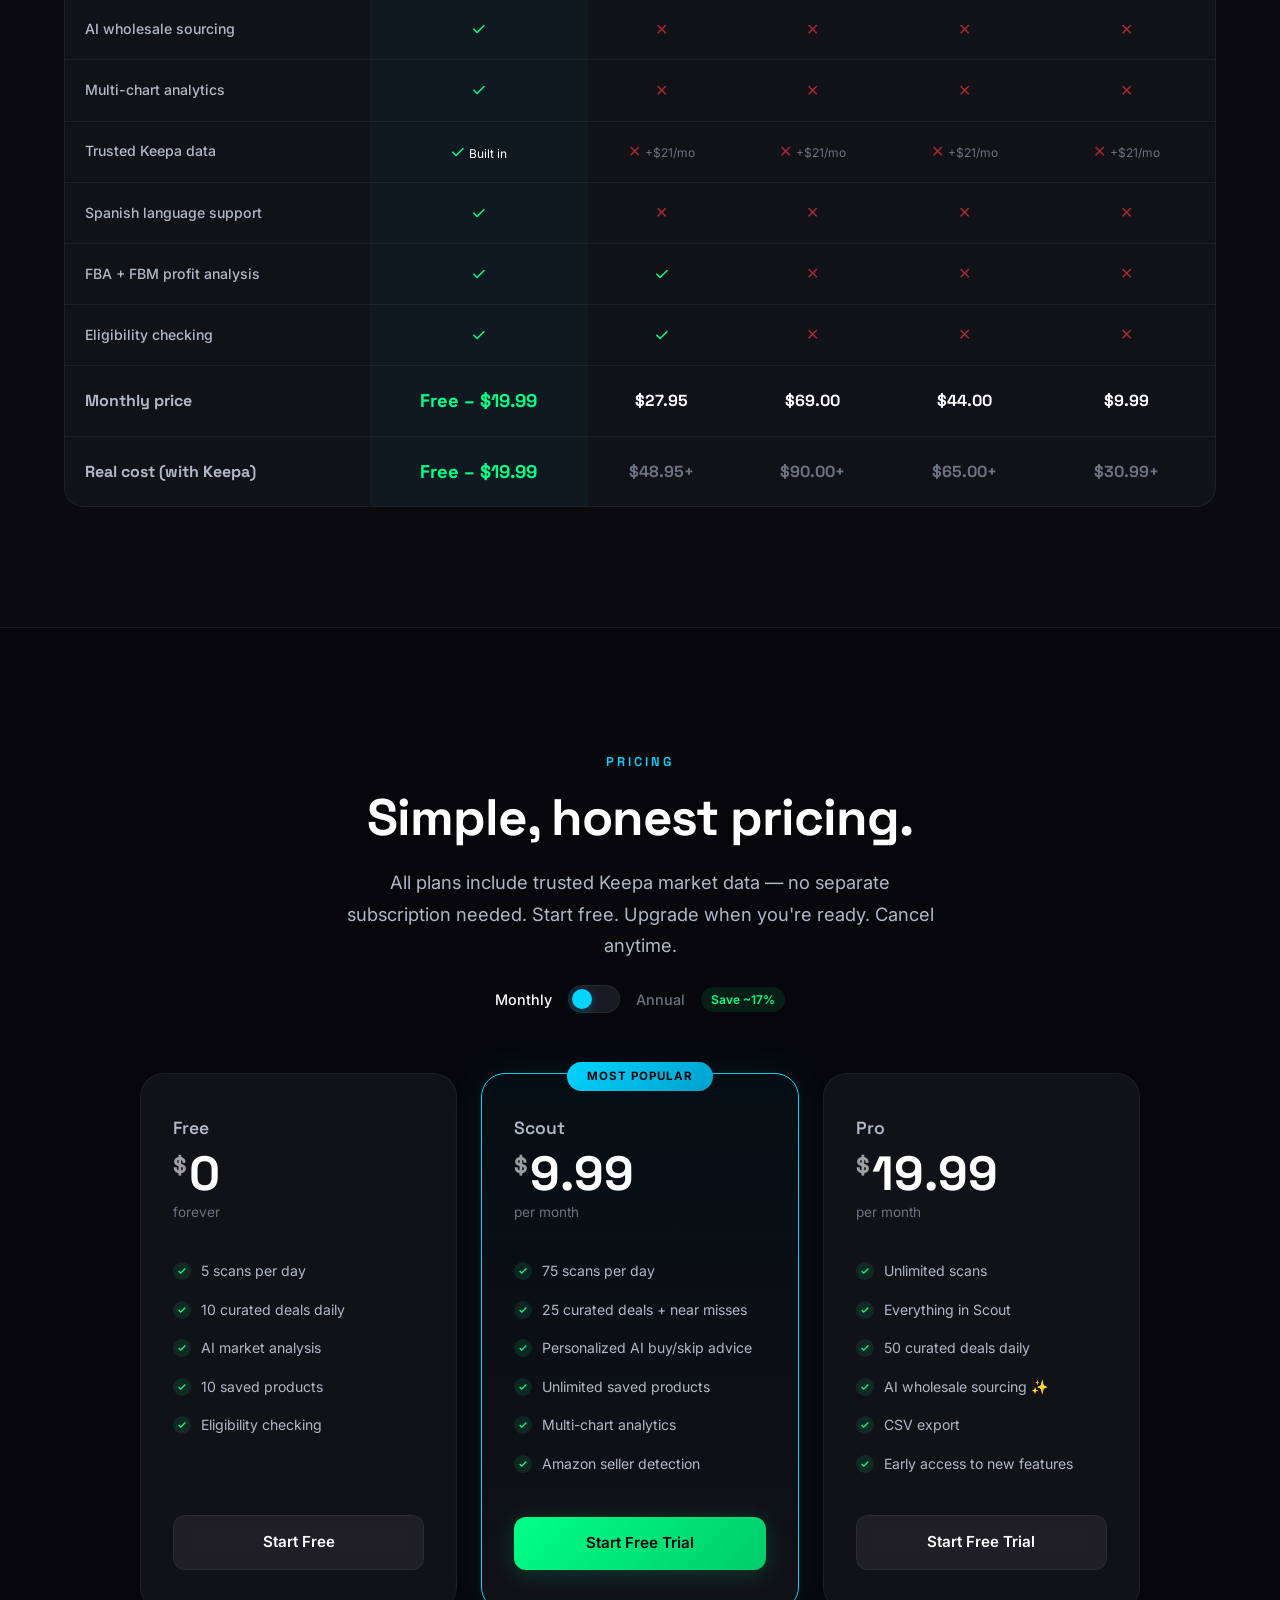
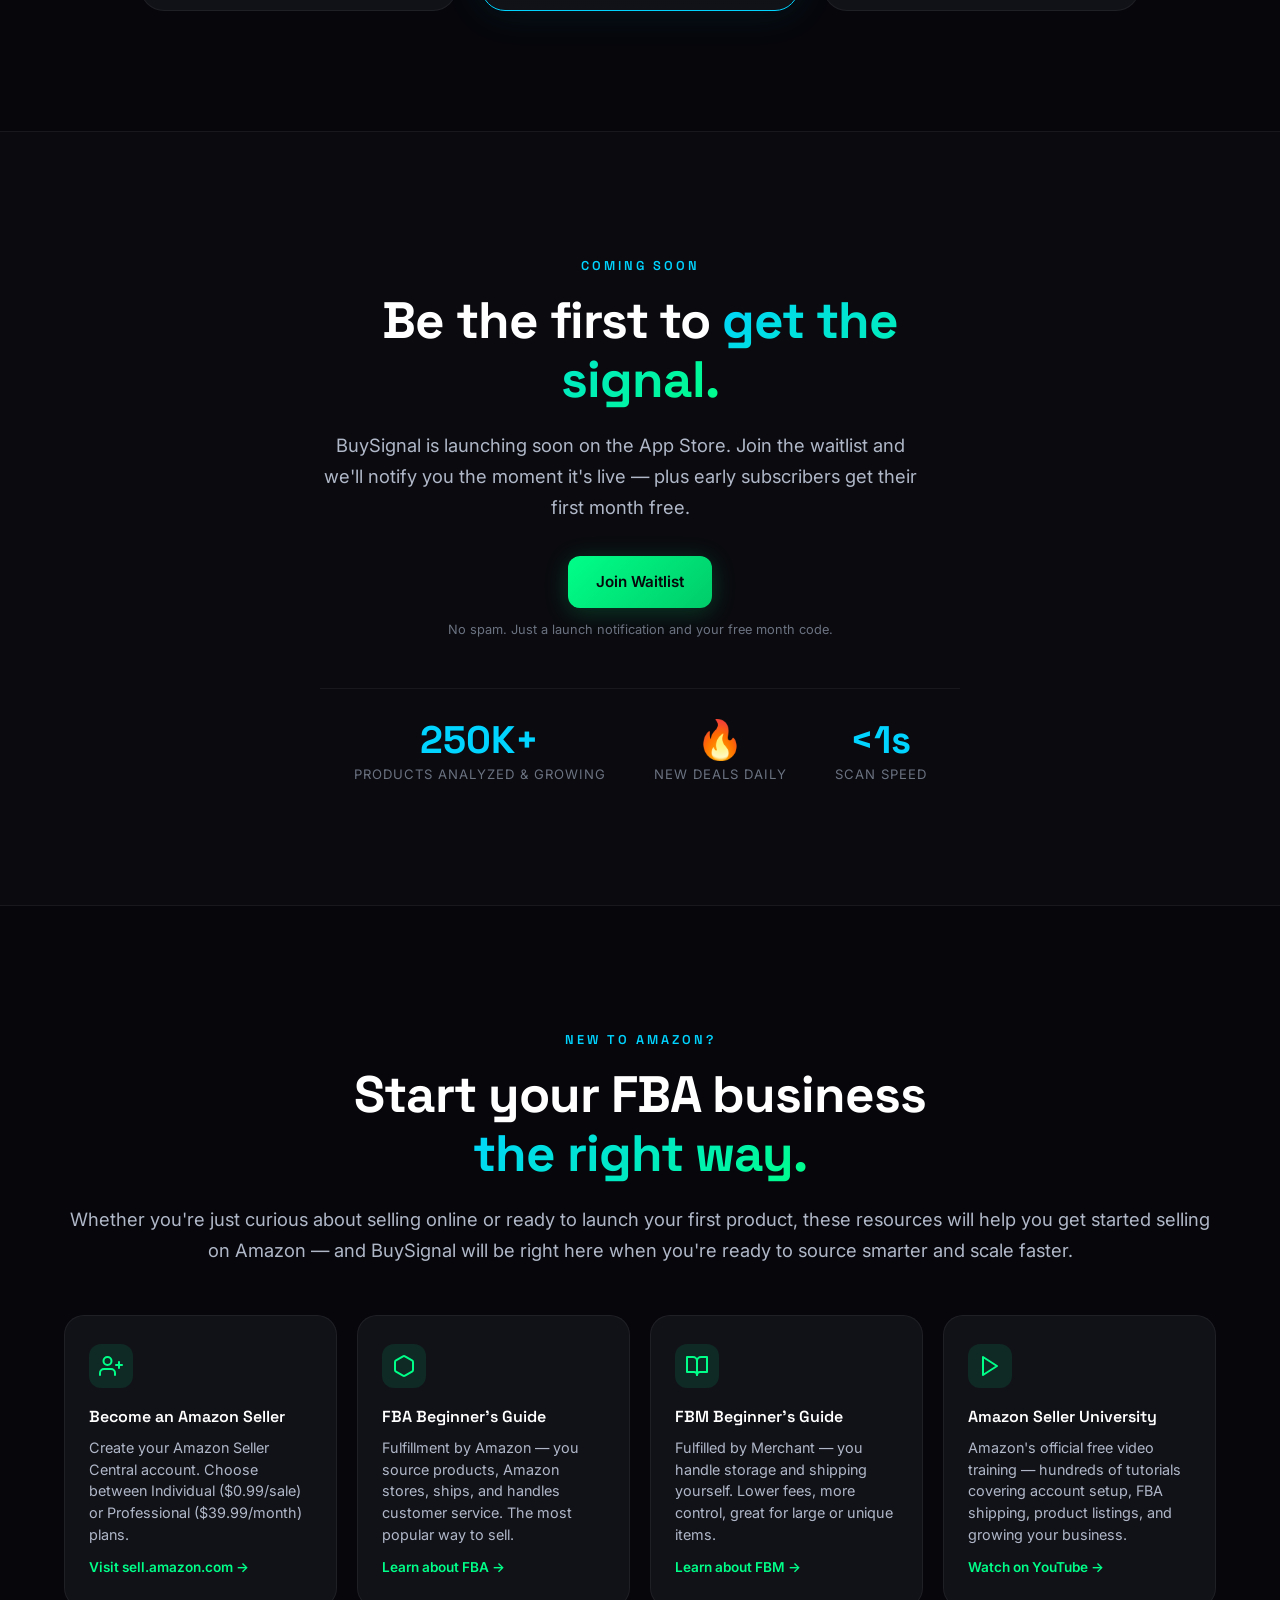
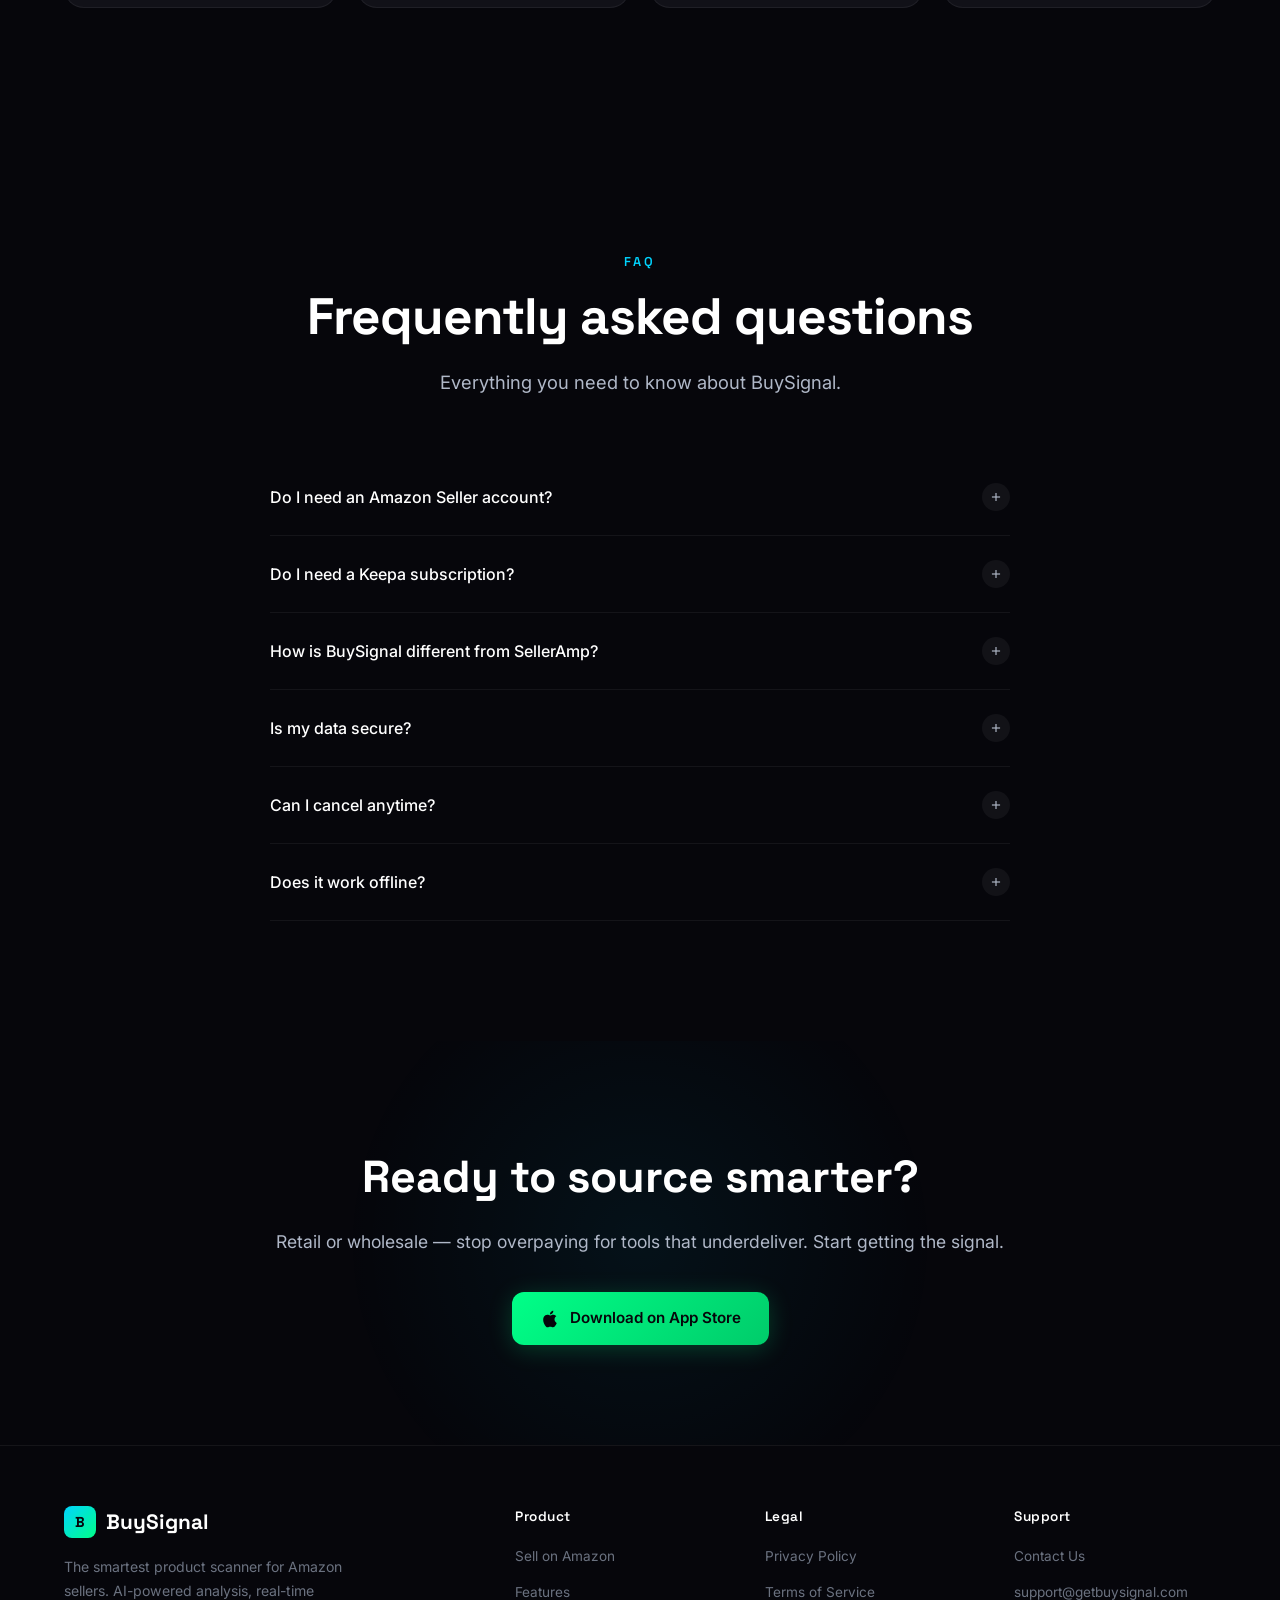
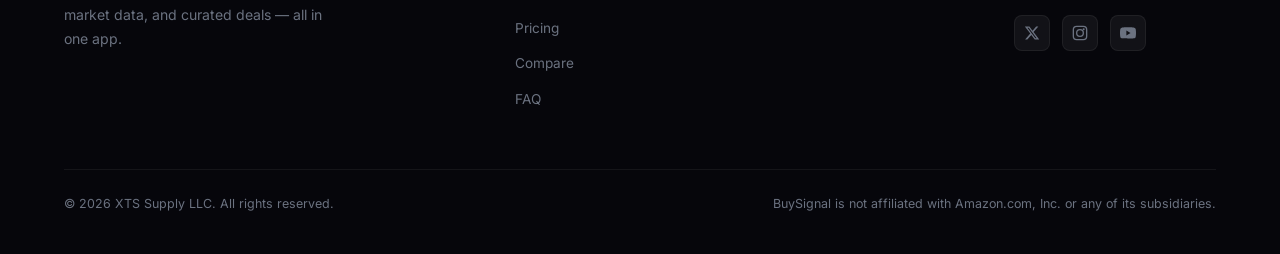
==== commit 3571e24b: "Replace unverifiable 500+ with flame icon for deals stat" ====
--- a/index.html
+++ b/index.html
@@ -627,8 +627,8 @@
           <div class="stat-label" data-i18n="early_stat_products">Products Analyzed & Growing</div>
         </div>
         <div class="stat-item">
-          <div class="stat-value">500+</div>
-          <div class="stat-label" data-i18n="early_stat_deals">Deals Found Daily</div>
+          <div class="stat-value">🔥</div>
+          <div class="stat-label" data-i18n="early_stat_deals">New Deals Daily</div>
         </div>
         <div class="stat-item">
           <div class="stat-value"><1s</div>
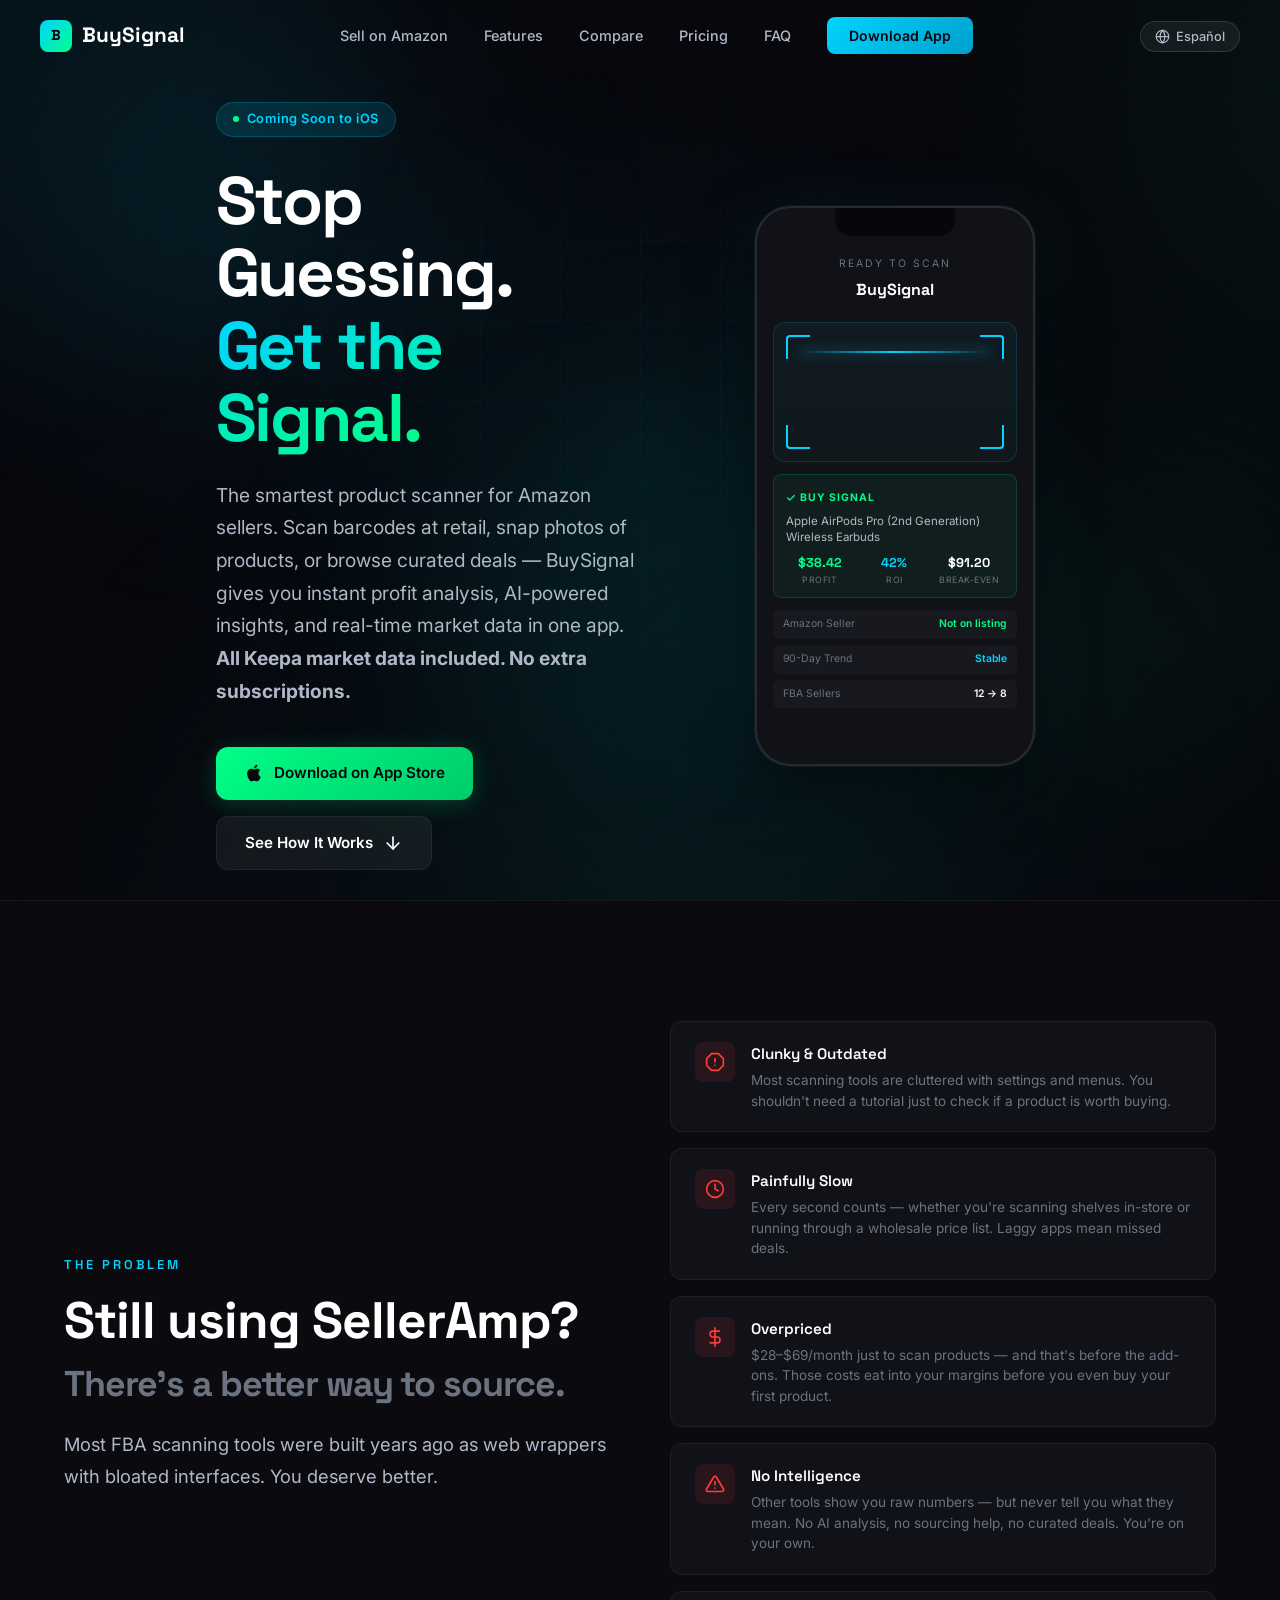
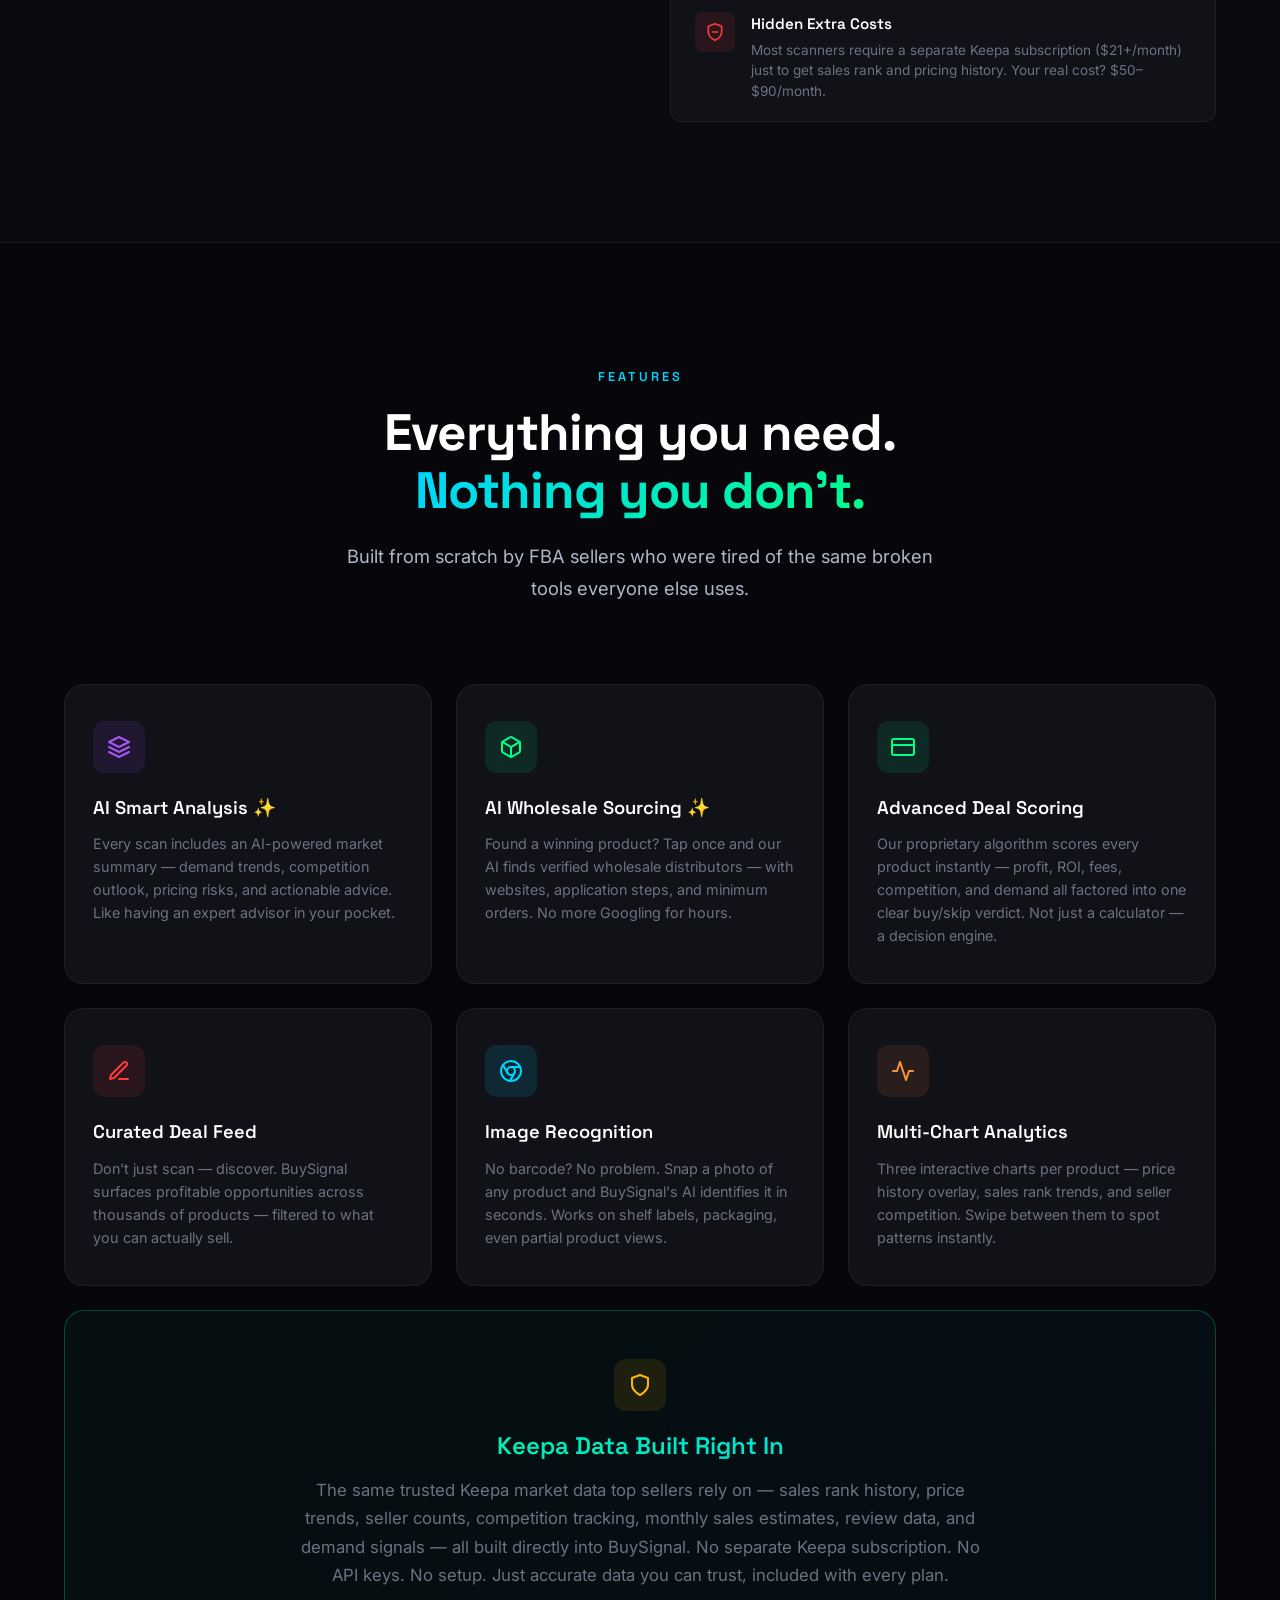
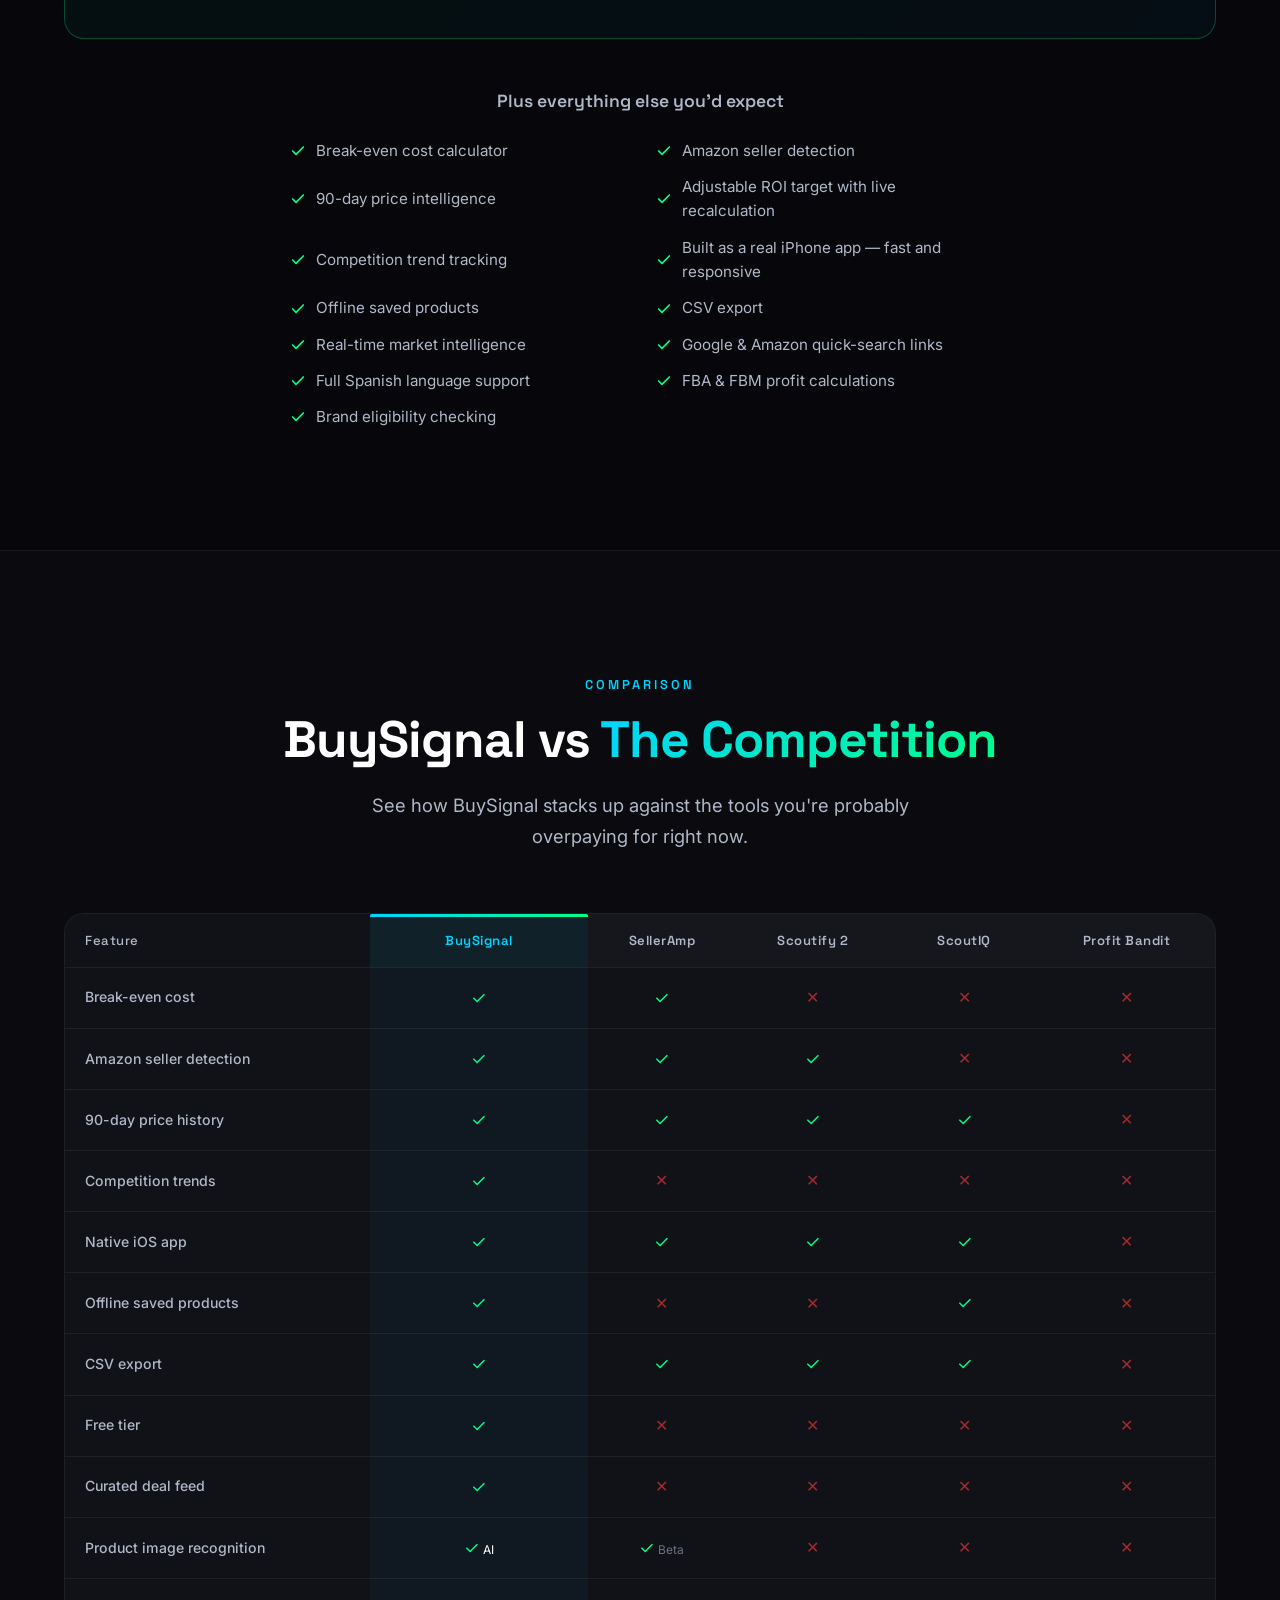
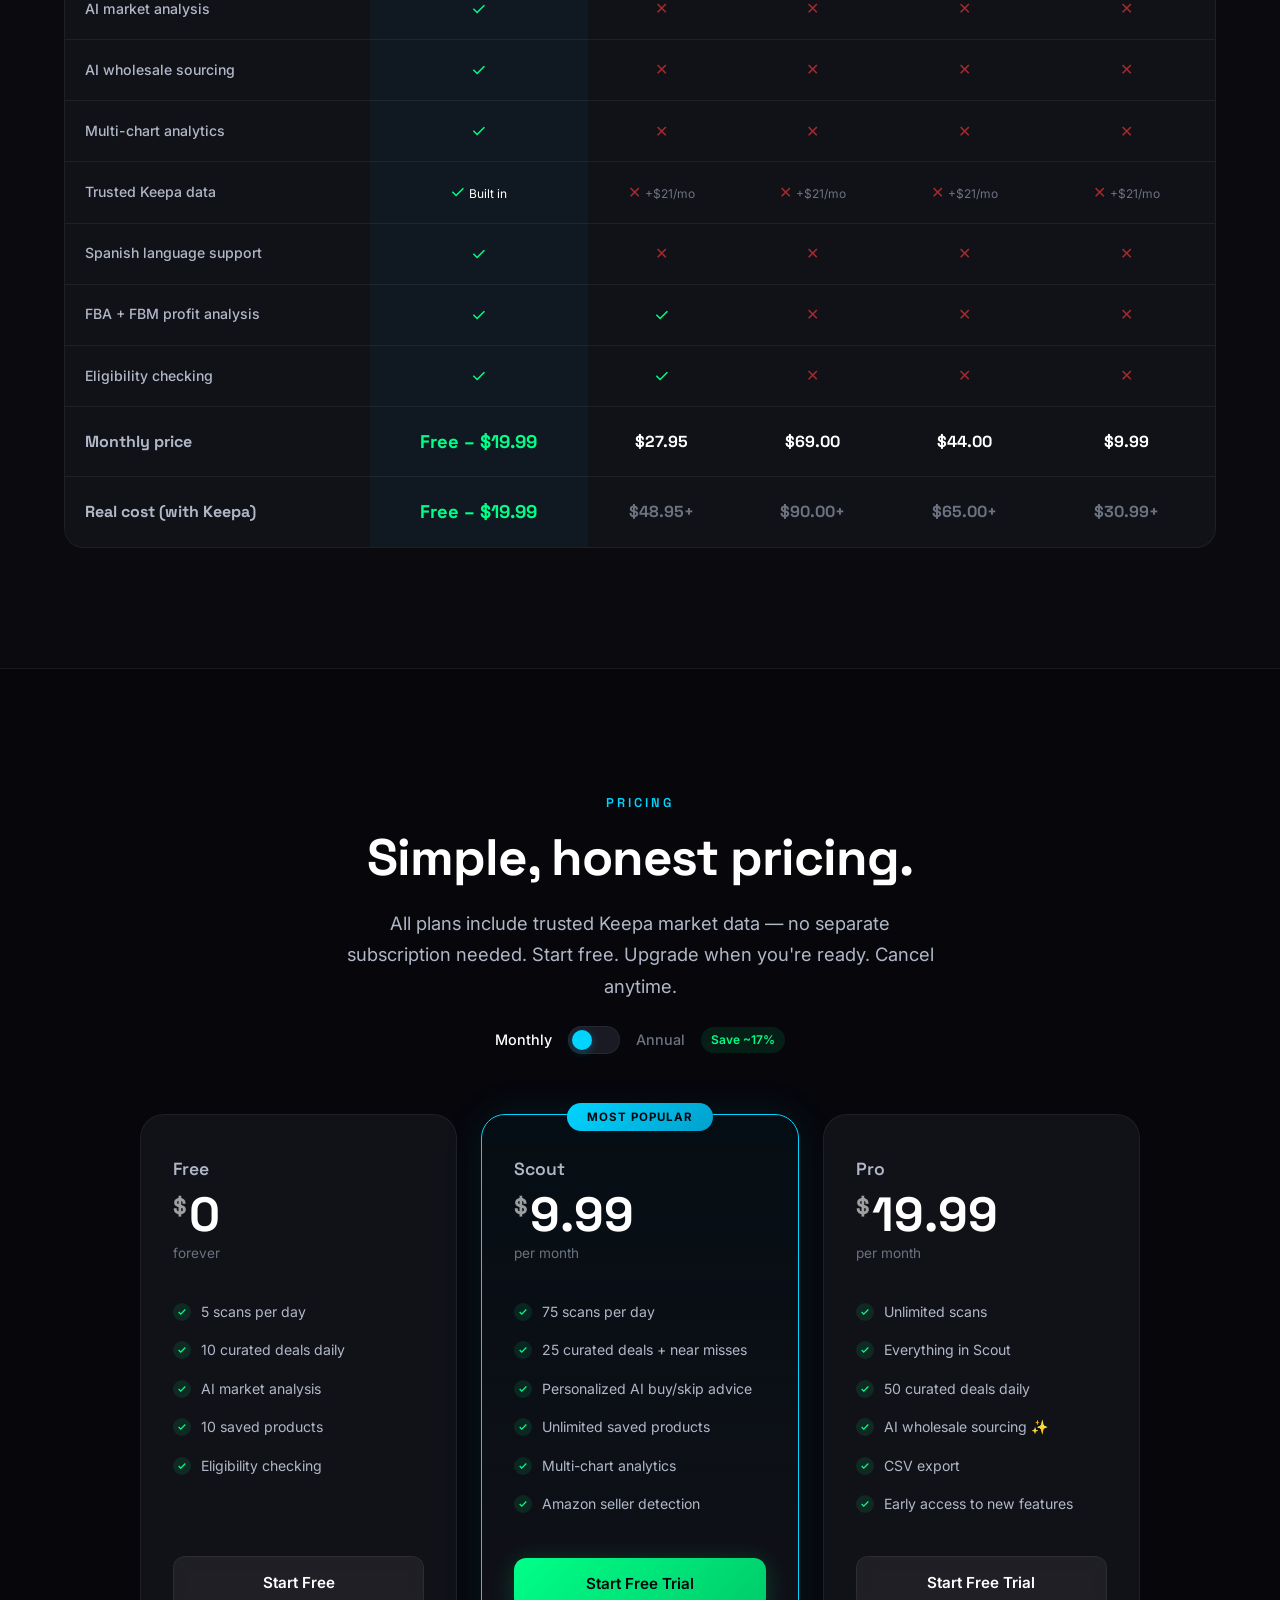
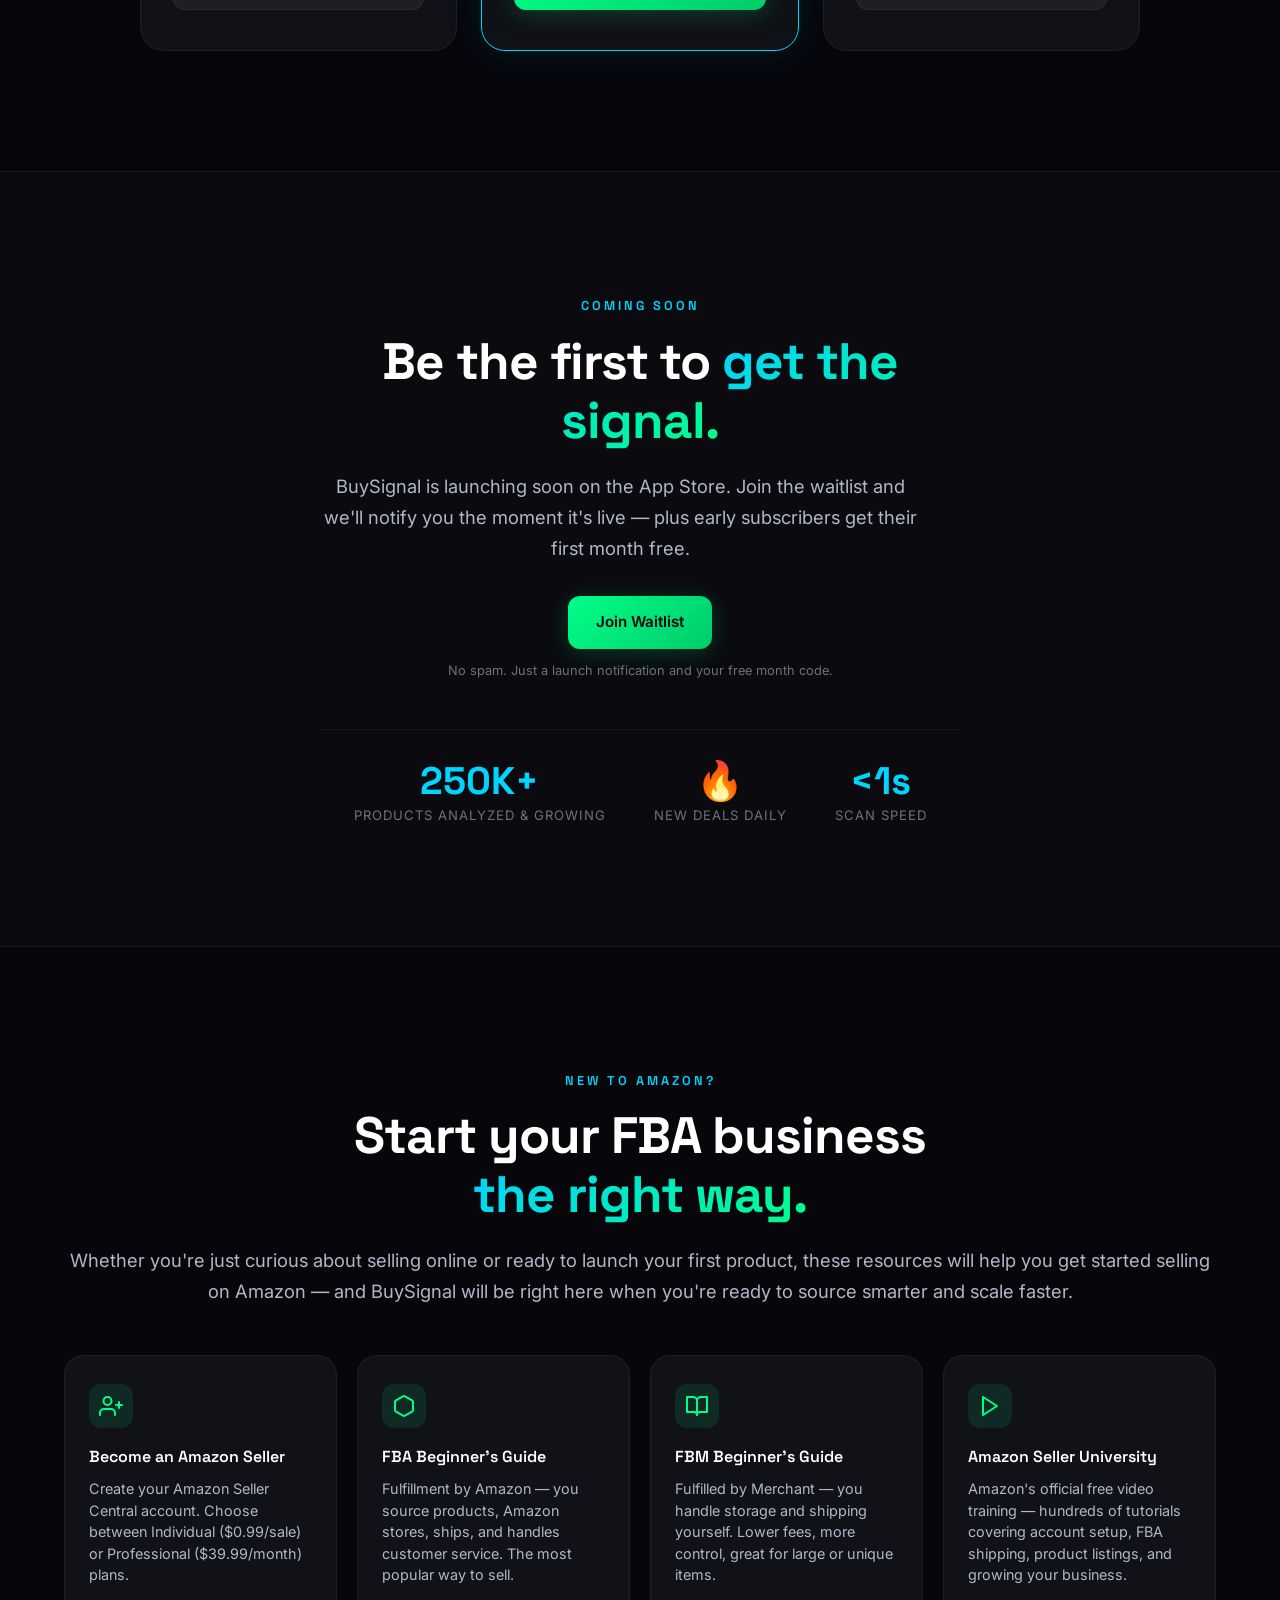
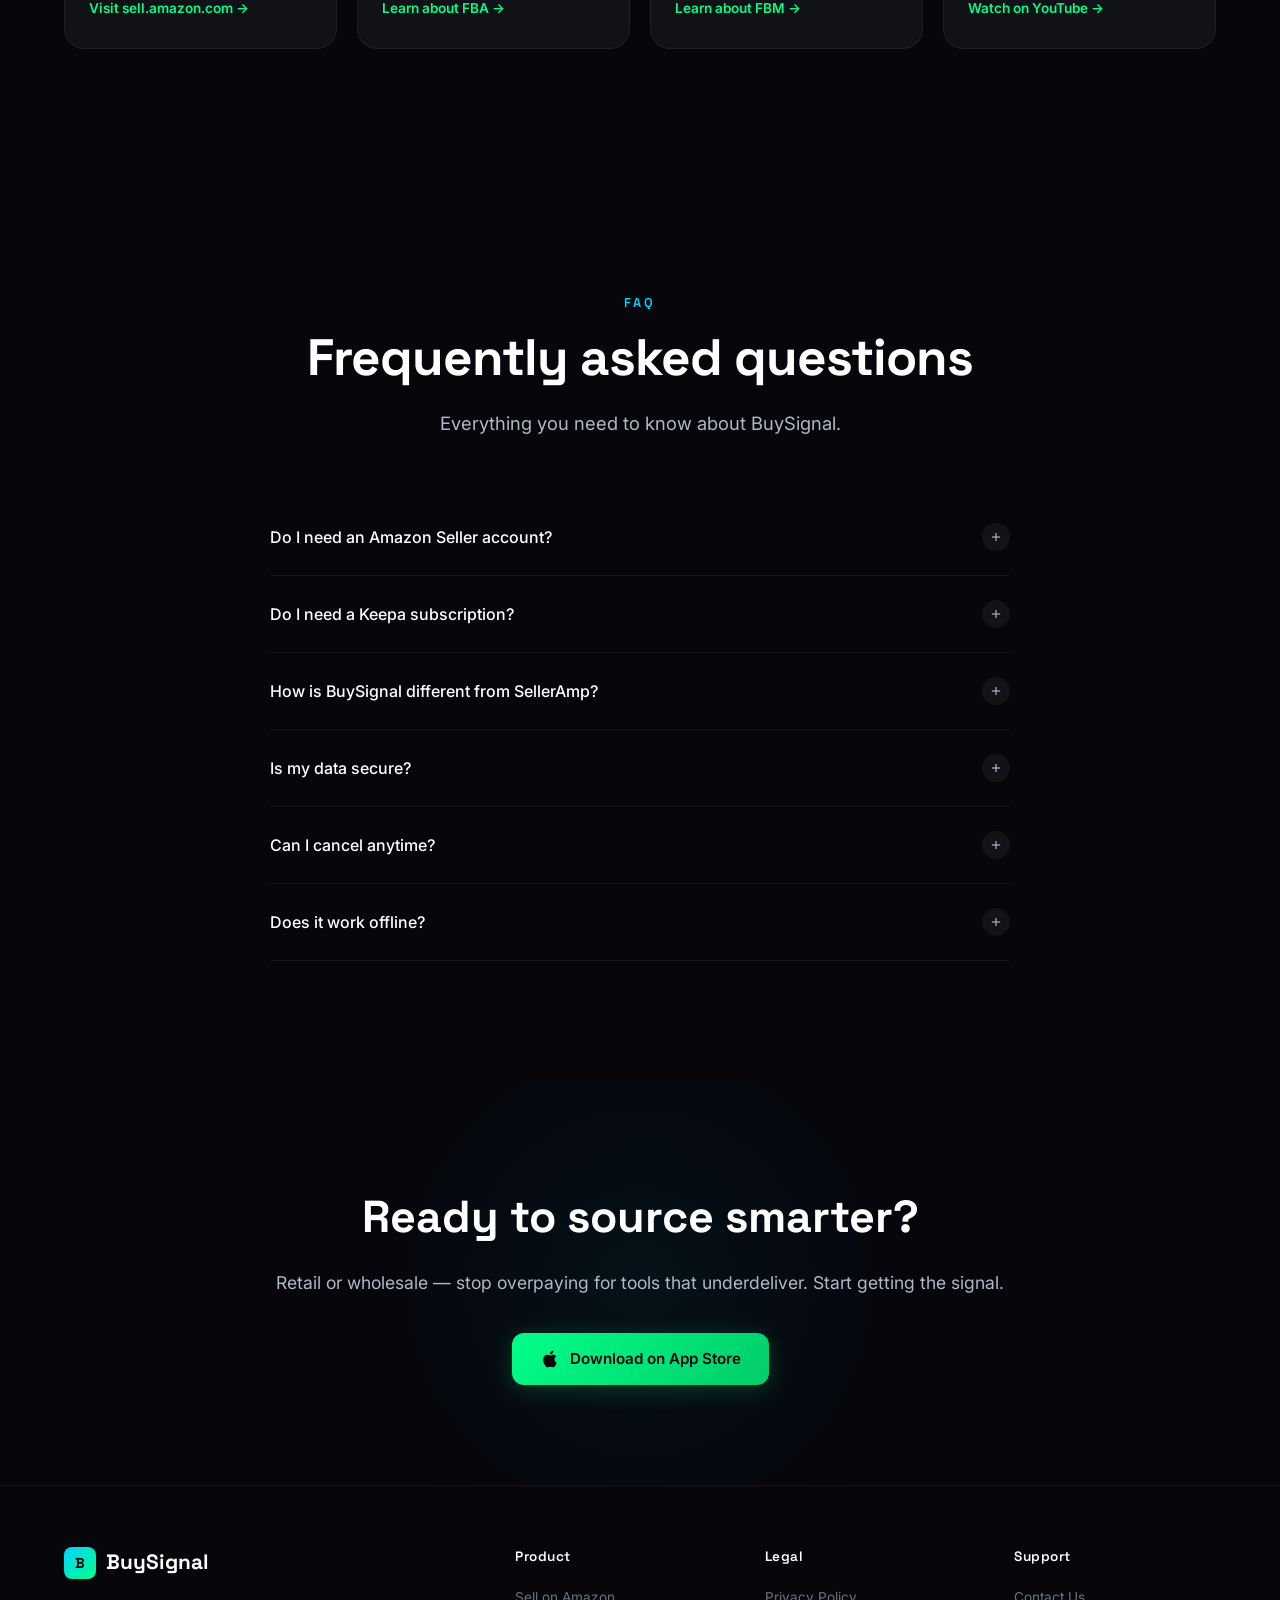
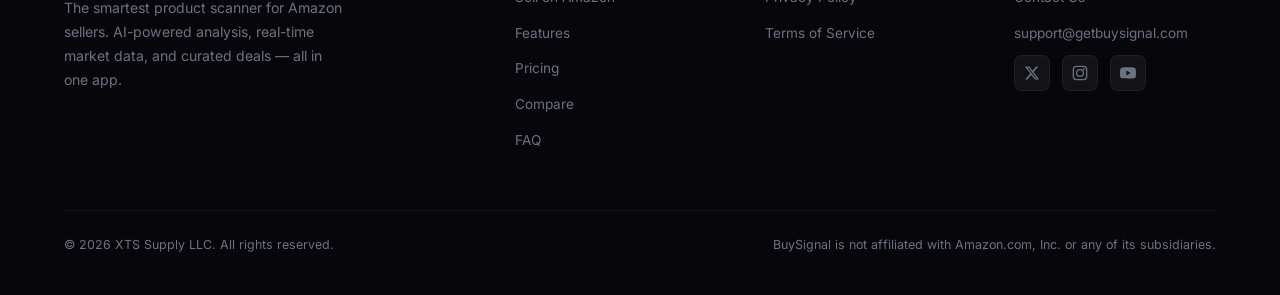
==== commit 784bb96b: "Fix problem section accuracy: correct pricing, remove false claims about competitors" ====
--- a/index.html
+++ b/index.html
@@ -141,7 +141,7 @@
     <div class="problem-grid">
       <div class="animate-on-scroll">
         <div class="section-label" data-i18n="problem_label">The Problem</div>
-        <h2 class="section-title"><span data-i18n="problem_title">Still using SellerAmp?</span><br><span style="color: var(--text-muted); font-size: 0.7em;" data-i18n="problem_title_sub">Tired of paying $50/month for an app that crashes?</span></h2>
+        <h2 class="section-title"><span data-i18n="problem_title">Still using SellerAmp?</span><br><span style="color: var(--text-muted); font-size: 0.7em;" data-i18n="problem_title_sub">There's a better way to source.</span></h2>
         <p class="section-subtitle" data-i18n="problem_subtitle">Most FBA scanning tools were built years ago as web wrappers with bloated interfaces. You deserve better.</p>
       </div>
       <div class="problem-card-stack stagger-children">
@@ -150,8 +150,8 @@
             <svg width="20" height="20" viewBox="0 0 24 24" fill="none" stroke="#ff3b3b" stroke-width="2" stroke-linecap="round" stroke-linejoin="round"><polygon points="7.86 2 16.14 2 22 7.86 22 16.14 16.14 22 7.86 22 2 16.14 2 7.86 7.86 2"/><line x1="12" y1="8" x2="12" y2="12"/><line x1="12" y1="16" x2="12.01" y2="16"/></svg>
           </div>
           <div>
-            <h4 data-i18n="problem_crashes_h">Constant Crashes</h4>
-            <p data-i18n="problem_crashes_p">Web-wrapper apps freeze mid-scan. You lose deals while staring at a loading spinner.</p>
+            <h4 data-i18n="problem_crashes_h">Clunky &amp; Outdated</h4>
+            <p data-i18n="problem_crashes_p">Most scanning tools are cluttered with settings and menus. You shouldn't need a tutorial just to check if a product is worth buying.</p>
           </div>
         </div>
         <div class="problem-card animate-on-scroll">
@@ -169,7 +169,7 @@
           </div>
           <div>
             <h4 data-i18n="problem_overpriced_h">Overpriced</h4>
-            <p data-i18n="problem_overpriced_p">$50–$70/month for basic scanning? That eats into your margins before you even buy your first product.</p>
+            <p data-i18n="problem_overpriced_p">$28–$69/month just to scan products — and that's before the add-ons. Those costs eat into your margins before you even buy your first product.</p>
           </div>
         </div>
         <div class="problem-card animate-on-scroll">
@@ -177,8 +177,8 @@
             <svg width="20" height="20" viewBox="0 0 24 24" fill="none" stroke="#ff3b3b" stroke-width="2" stroke-linecap="round" stroke-linejoin="round"><path d="M10.29 3.86L1.82 18a2 2 0 0 0 1.71 3h16.94a2 2 0 0 0 1.71-3L13.71 3.86a2 2 0 0 0-3.42 0z"/><line x1="12" y1="9" x2="12" y2="13"/><line x1="12" y1="17" x2="12.01" y2="17"/></svg>
           </div>
           <div>
-            <h4 data-i18n="problem_missing_h">Missing Critical Data</h4>
-            <p data-i18n="problem_missing_p">No break-even cost upfront. No Amazon seller warnings. You're flying blind on every scan.</p>
+            <h4 data-i18n="problem_missing_h">No Intelligence</h4>
+            <p data-i18n="problem_missing_p">Other tools show you raw numbers — but never tell you what they mean. No AI analysis, no sourcing help, no curated deals. You're on your own.</p>
           </div>
         </div>
         <div class="problem-card animate-on-scroll">
@@ -186,8 +186,8 @@
             <svg width="20" height="20" viewBox="0 0 24 24" fill="none" stroke="#ff3b3b" stroke-width="2" stroke-linecap="round" stroke-linejoin="round"><path d="M12 22s8-4 8-10V5l-8-3-8 3v7c0 6 8 10 8 10z"/><line x1="9" y1="12" x2="15" y2="12"/></svg>
           </div>
           <div>
-            <h4 data-i18n="problem_hidden_h">Hidden Extra Subscriptions</h4>
-            <p data-i18n="problem_hidden_p">Pay $50/month for the app, then find out you need Keepa ($21+/month extra) just to get sales data. The real cost is $70+/month.</p>
+            <h4 data-i18n="problem_hidden_h">Hidden Extra Costs</h4>
+            <p data-i18n="problem_hidden_p">Most scanners require a separate Keepa subscription ($21+/month) just to get sales rank and pricing history. Your real cost? $50–$90/month.</p>
           </div>
         </div>
       </div>
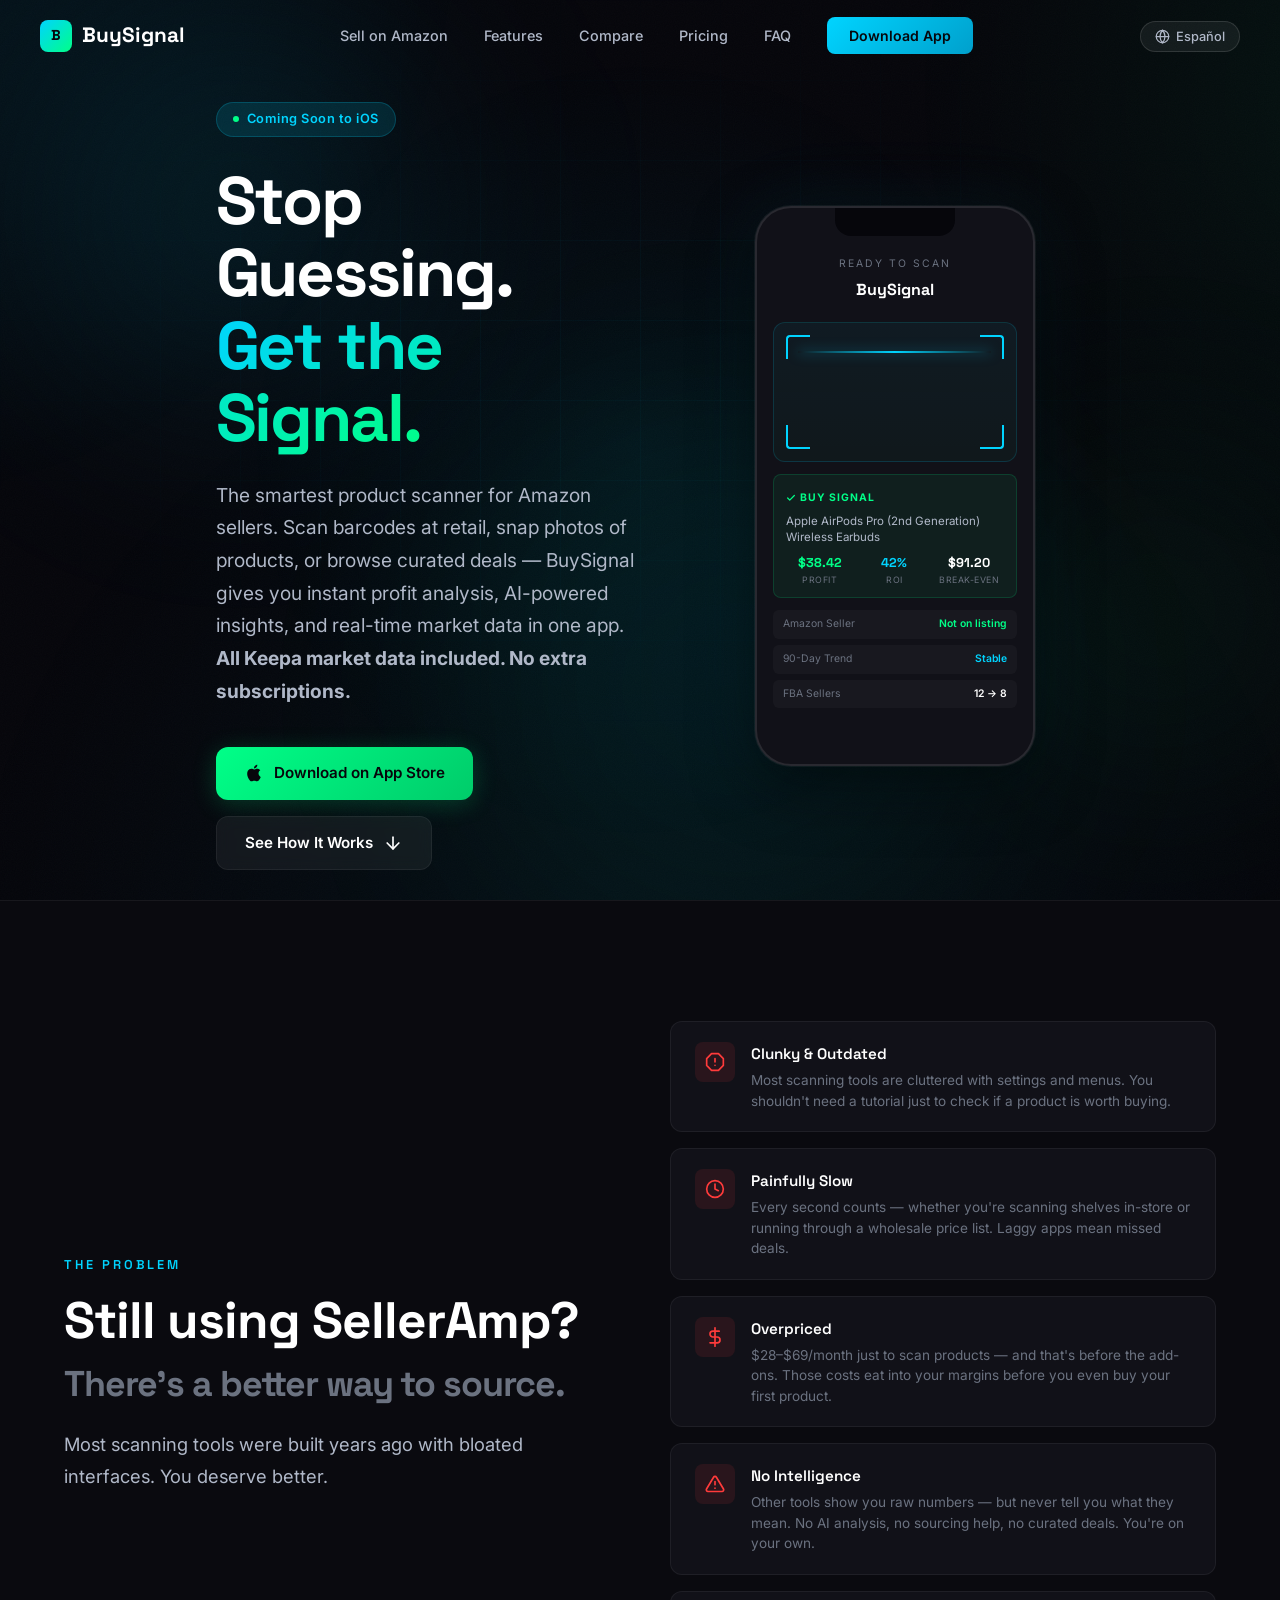
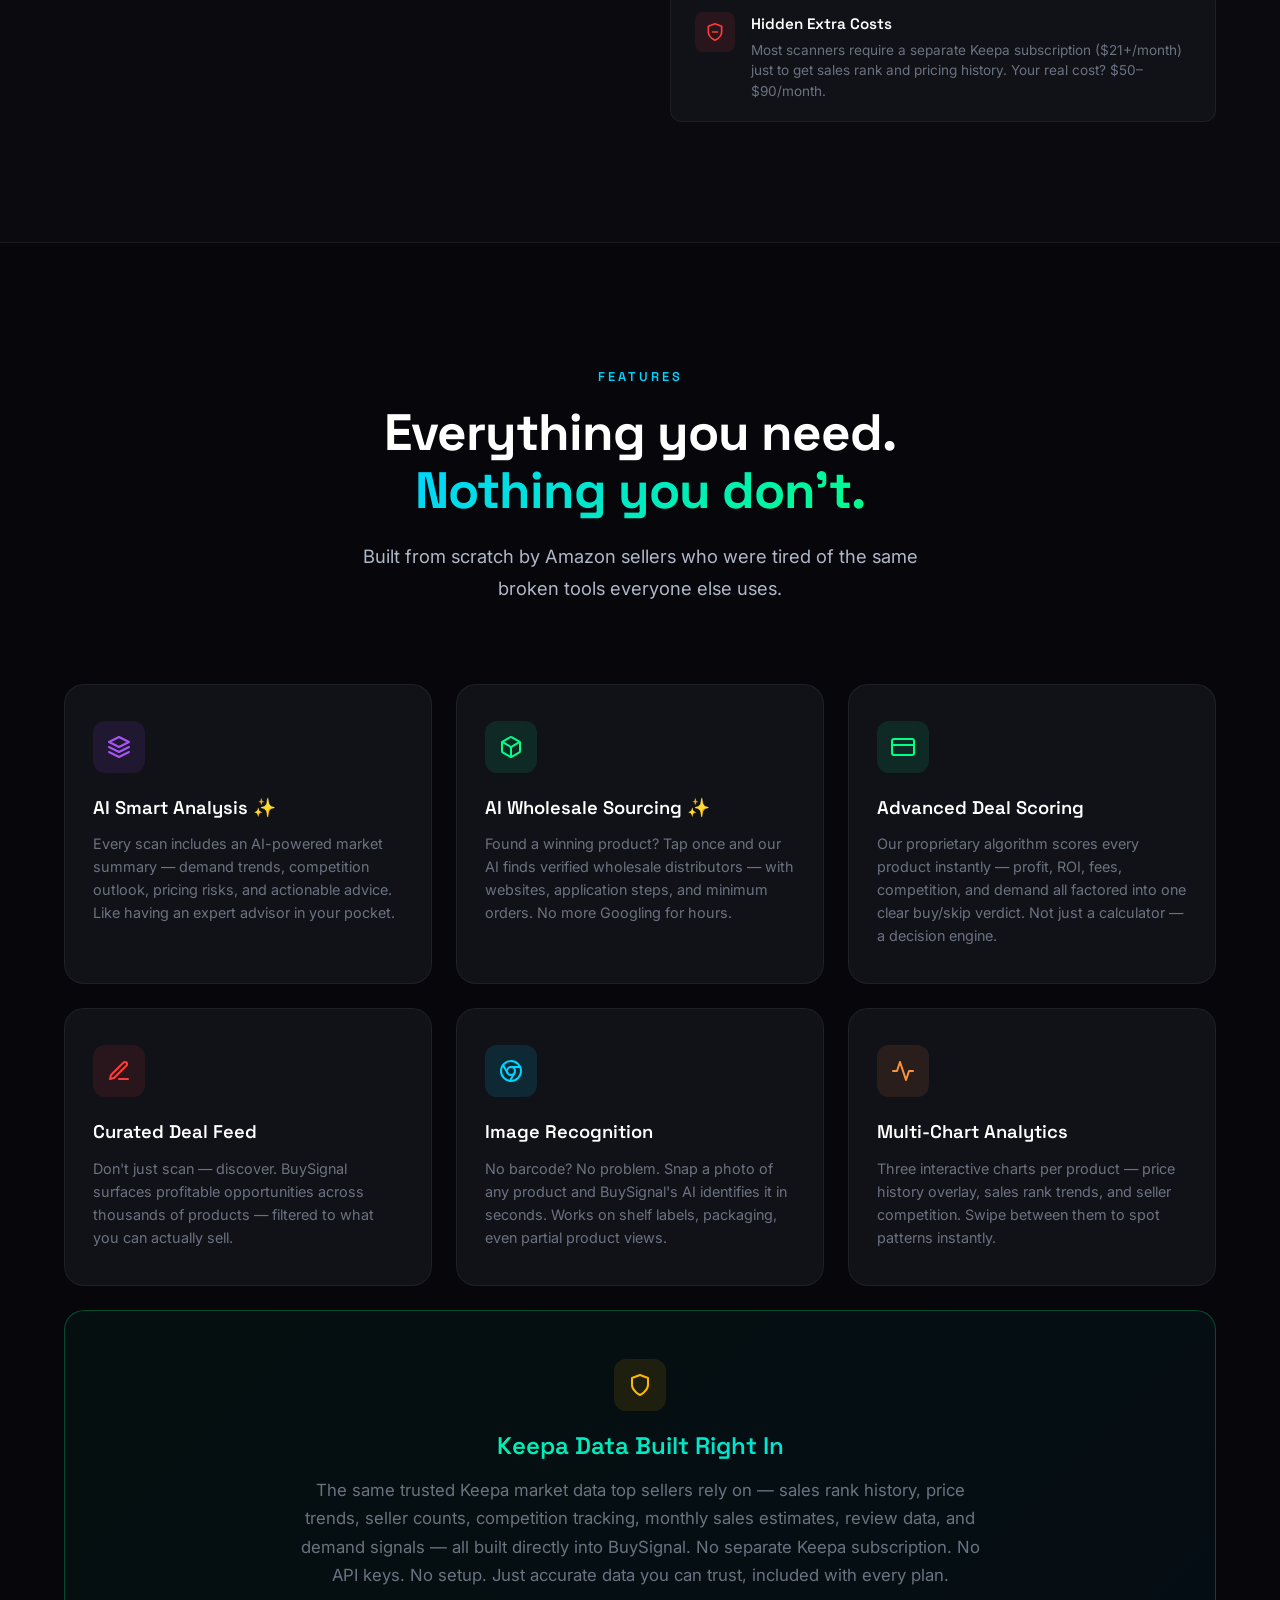
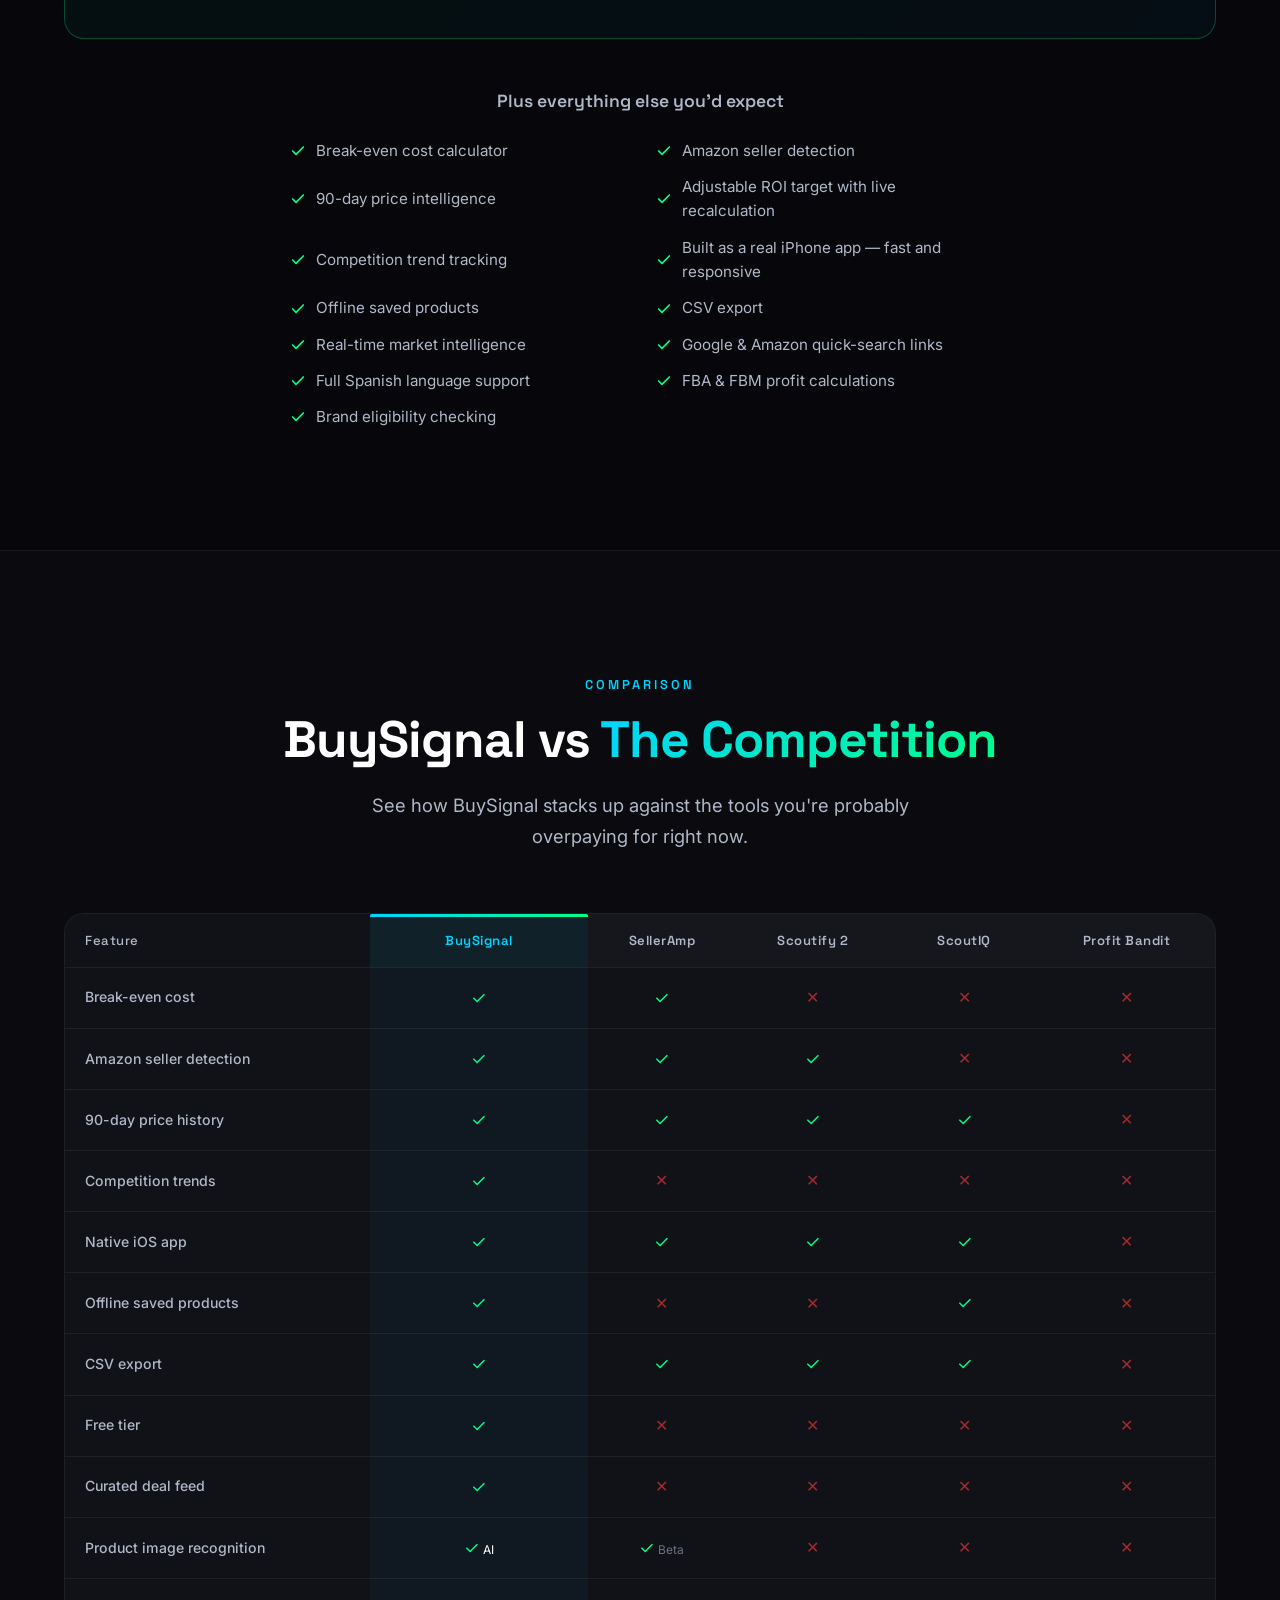
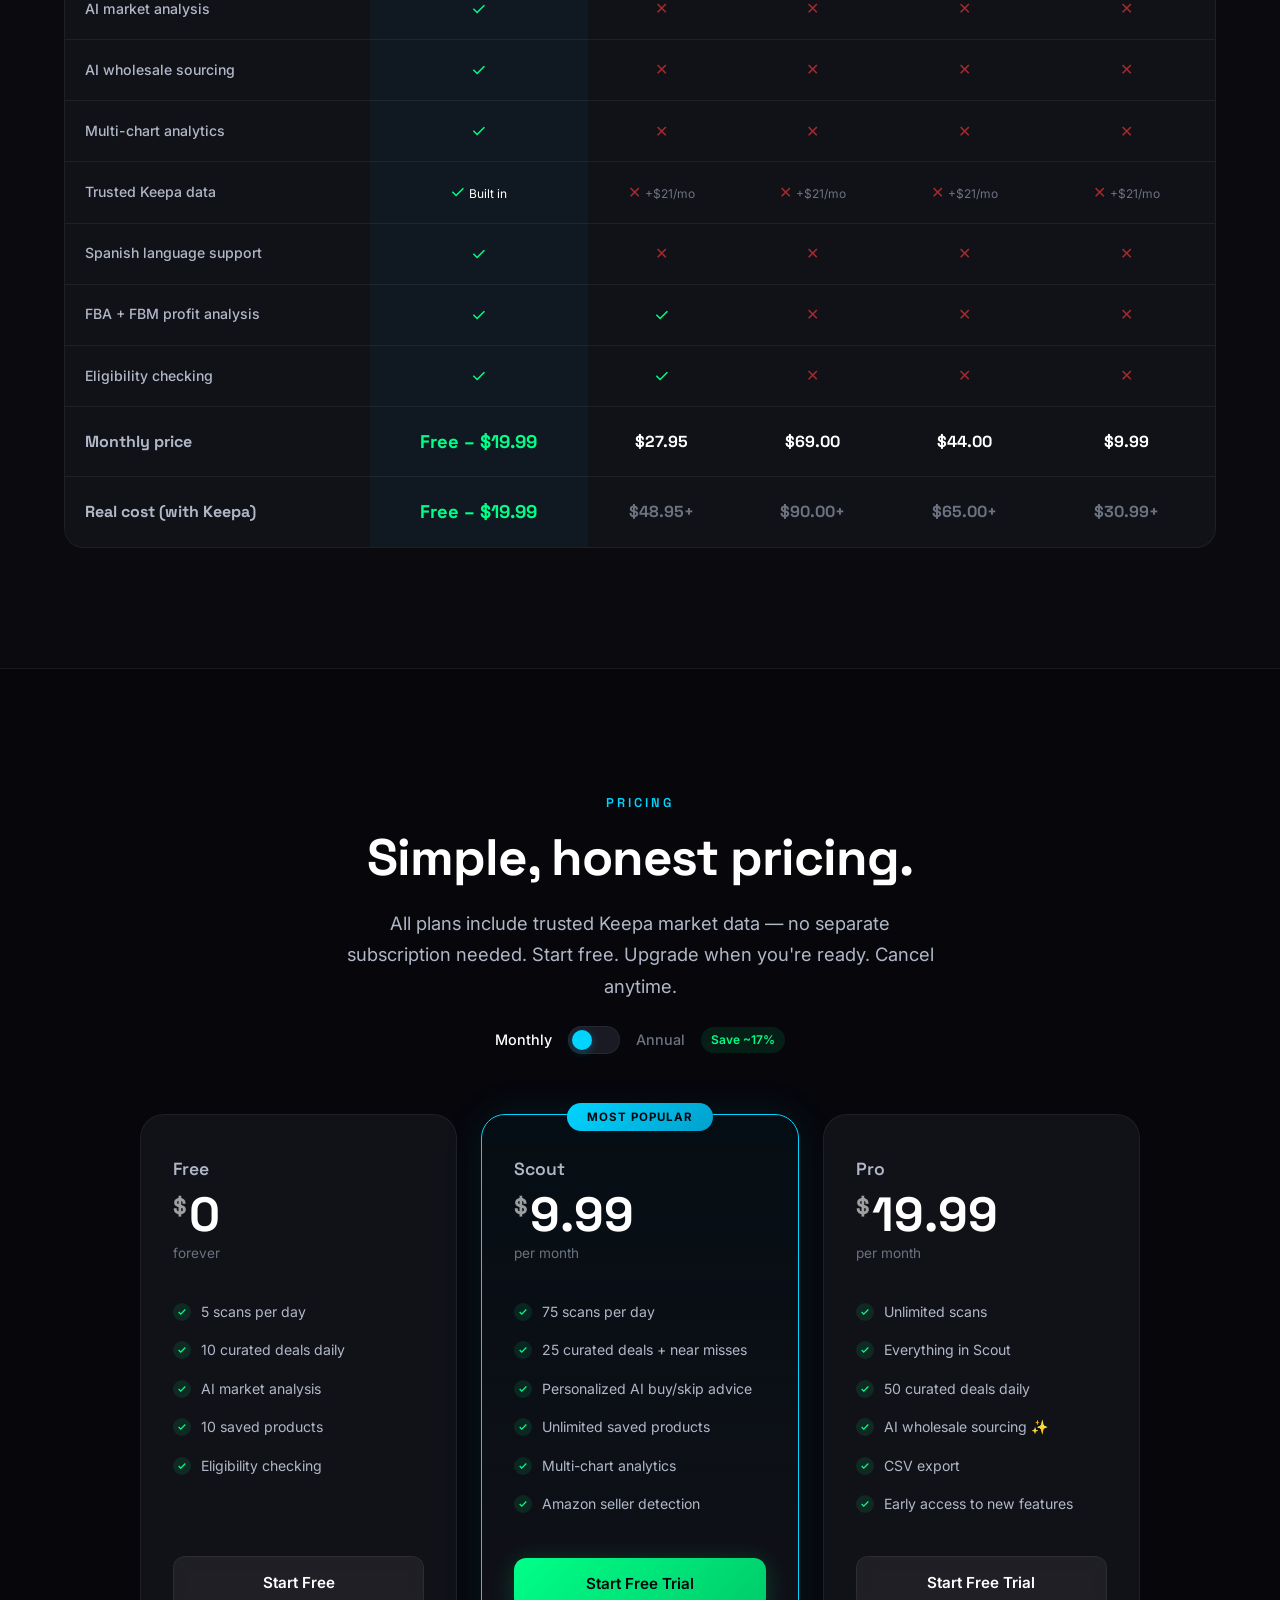
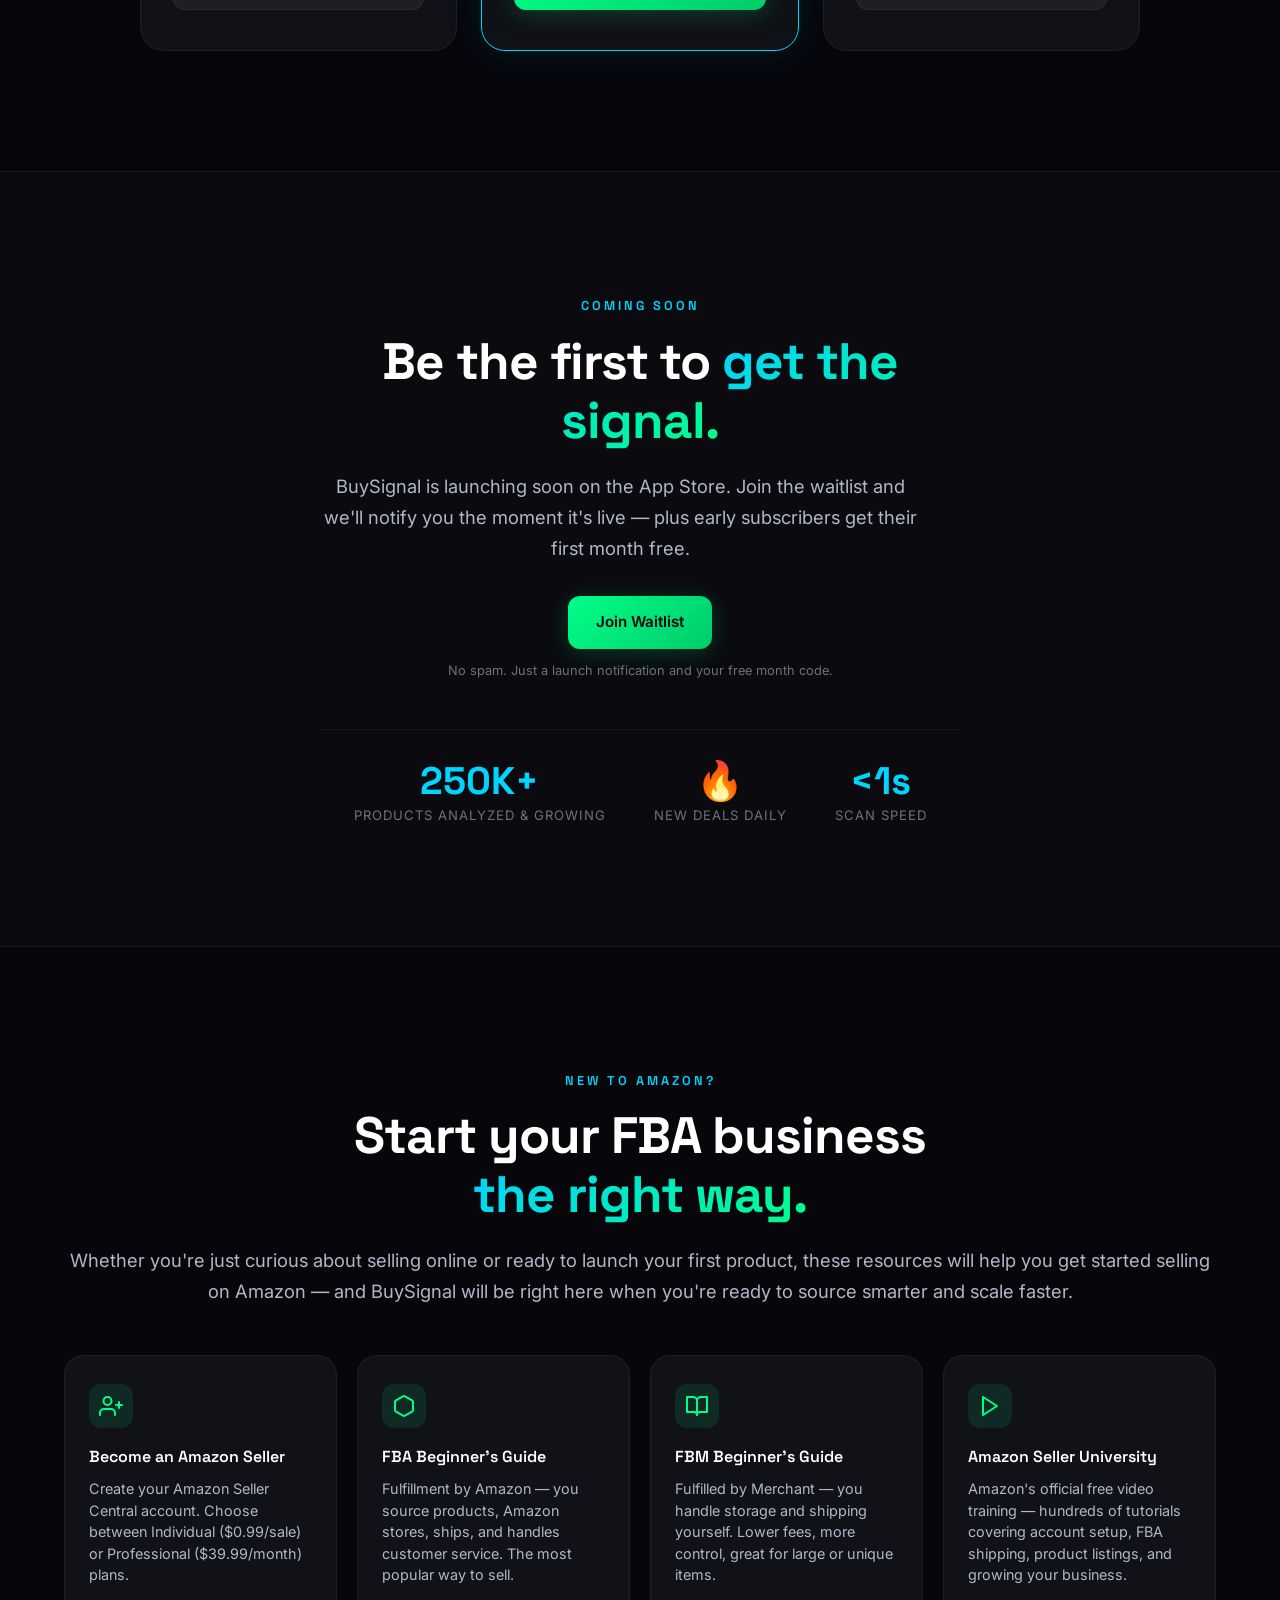
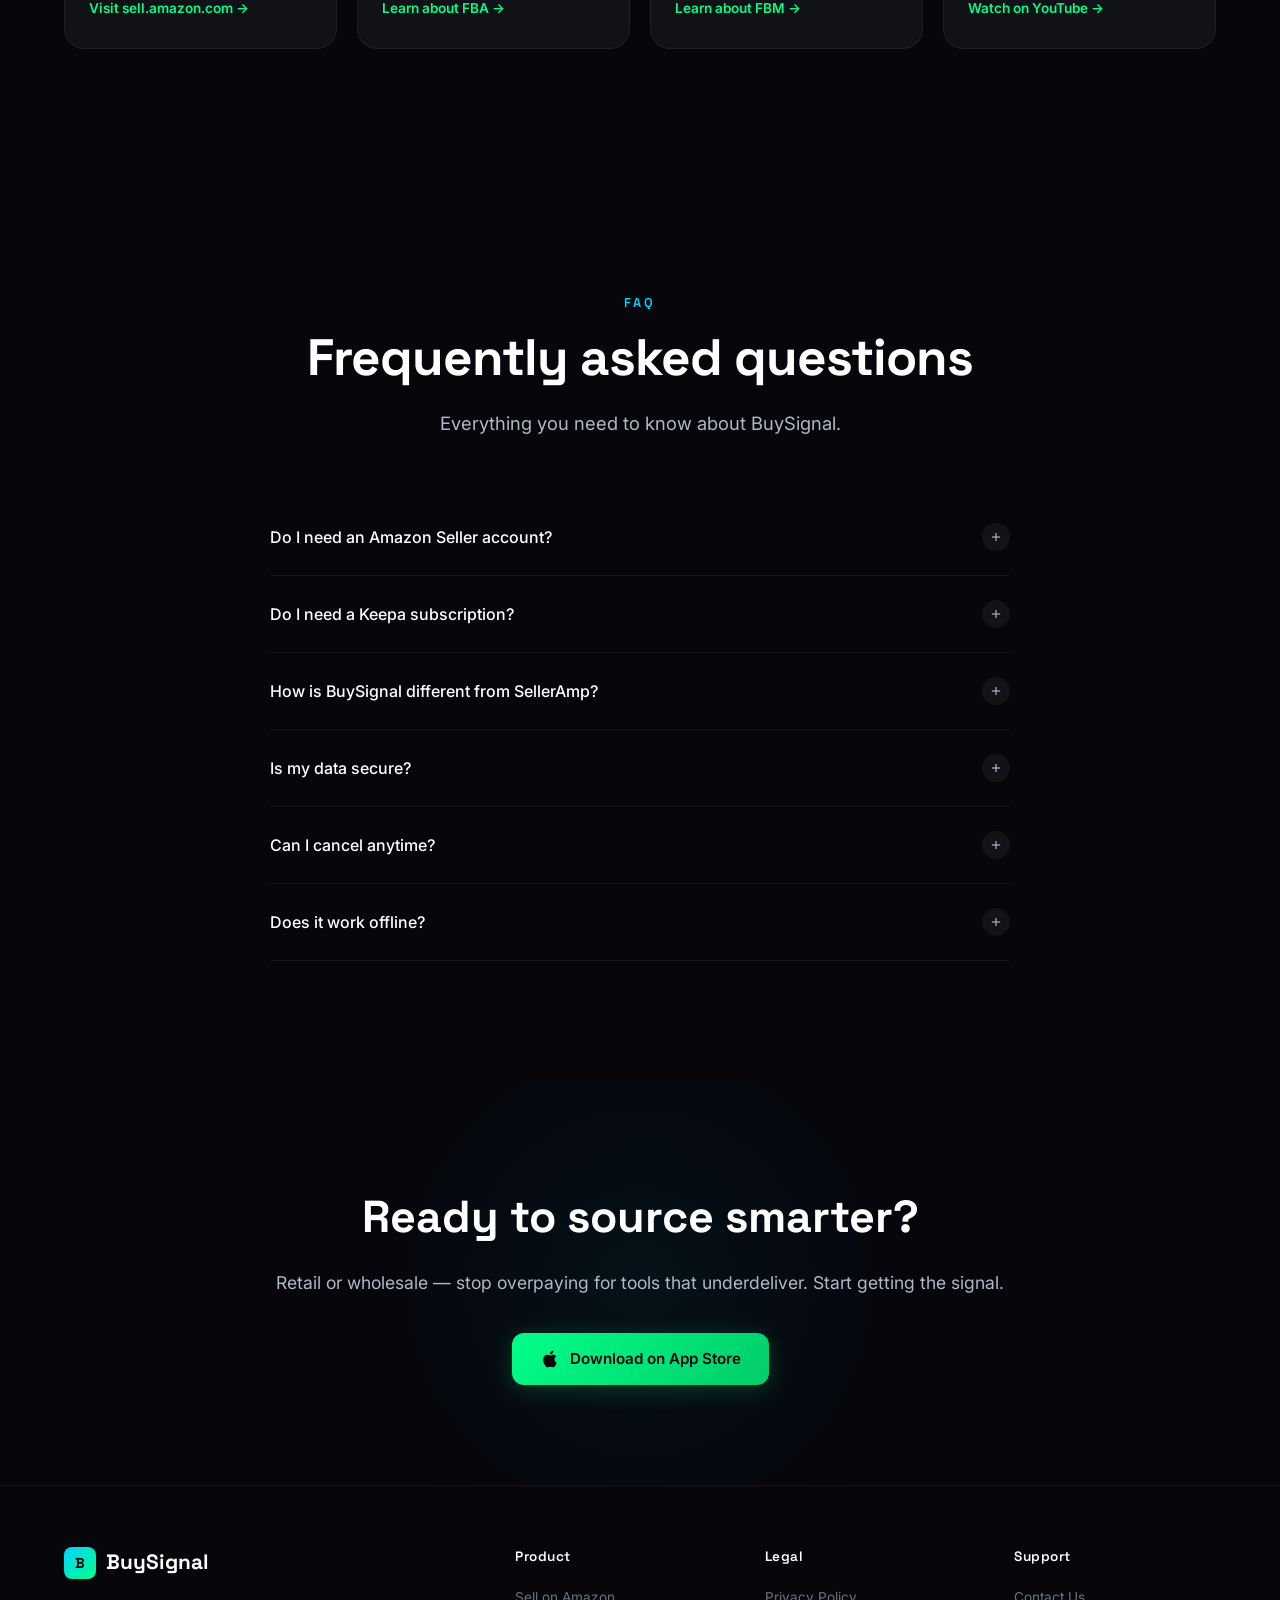
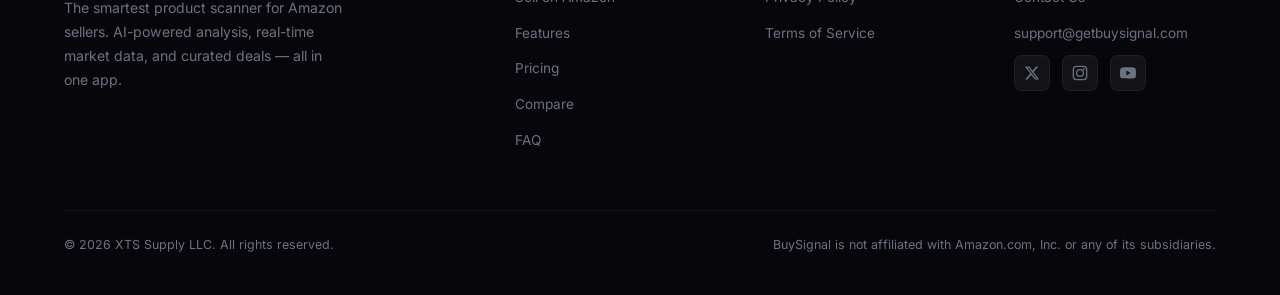
==== commit ba6c384a: "Broaden FBA sellers → Amazon sellers across problem section, features, OG meta" ====
--- a/index.html
+++ b/index.html
@@ -9,7 +9,7 @@
 
   <!-- Open Graph -->
   <meta property="og:title" content="BuySignal — Stop Guessing. Get the Signal.">
-  <meta property="og:description" content="The smartest barcode scanner for Amazon FBA sellers. Scan any product. Know instantly if it's a buy.">
+  <meta property="og:description" content="The smartest product scanner for Amazon sellers. Scan any product. Know instantly if it's a buy.">
   <meta property="og:type" content="website">
   <meta property="og:url" content="https://getbuysignal.com">
 
@@ -142,7 +142,7 @@
       <div class="animate-on-scroll">
         <div class="section-label" data-i18n="problem_label">The Problem</div>
         <h2 class="section-title"><span data-i18n="problem_title">Still using SellerAmp?</span><br><span style="color: var(--text-muted); font-size: 0.7em;" data-i18n="problem_title_sub">There's a better way to source.</span></h2>
-        <p class="section-subtitle" data-i18n="problem_subtitle">Most FBA scanning tools were built years ago as web wrappers with bloated interfaces. You deserve better.</p>
+        <p class="section-subtitle" data-i18n="problem_subtitle">Most scanning tools were built years ago with bloated interfaces. You deserve better.</p>
       </div>
       <div class="problem-card-stack stagger-children">
         <div class="problem-card animate-on-scroll">
@@ -201,7 +201,7 @@
     <div class="features-header animate-on-scroll">
       <div class="section-label" data-i18n="features_label">Features</div>
       <h2 class="section-title"><span data-i18n="features_title_1">Everything you need.</span><br><span class="text-gradient" data-i18n="features_title_2">Nothing you don't.</span></h2>
-      <p class="section-subtitle" data-i18n="features_subtitle">Built from scratch by FBA sellers who were tired of the same broken tools everyone else uses.</p>
+      <p class="section-subtitle" data-i18n="features_subtitle">Built from scratch by Amazon sellers who were tired of the same broken tools everyone else uses.</p>
     </div>
     <div class="features-grid stagger-children">
       <div class="feature-card animate-on-scroll">
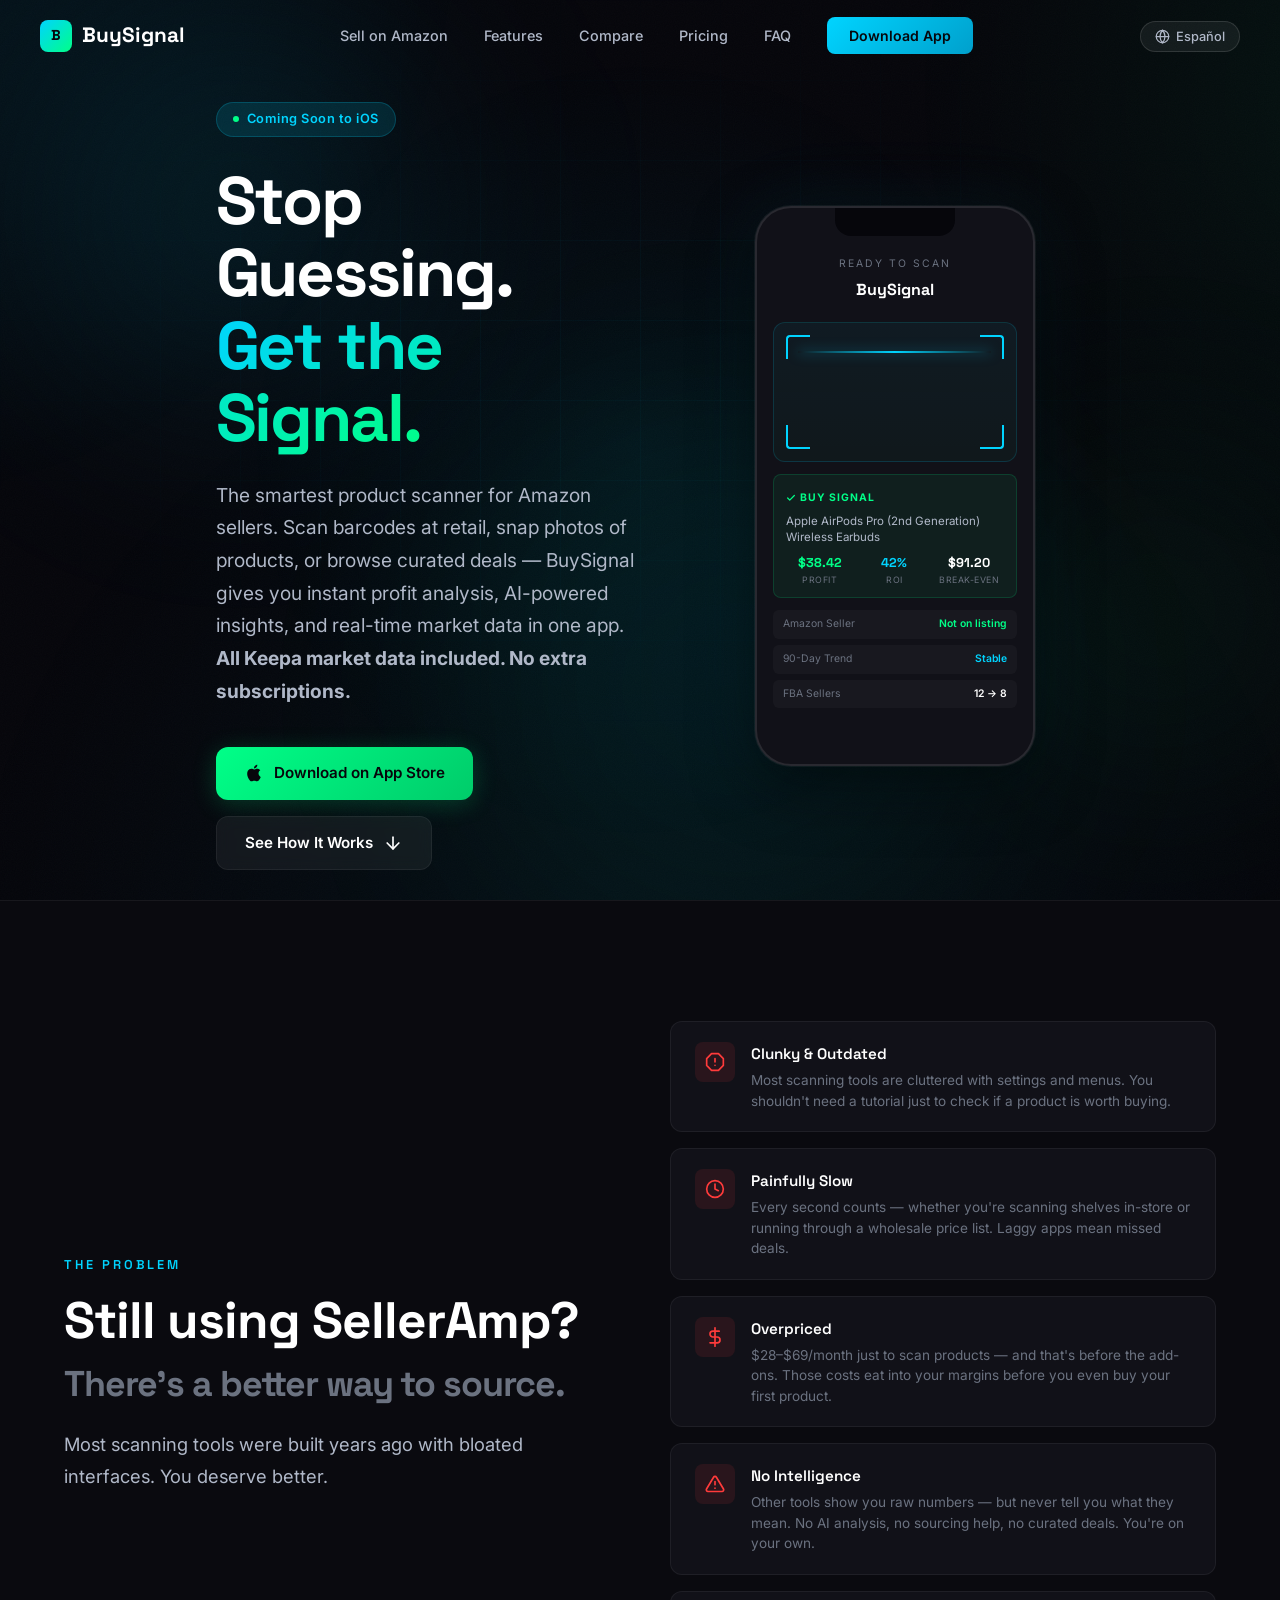
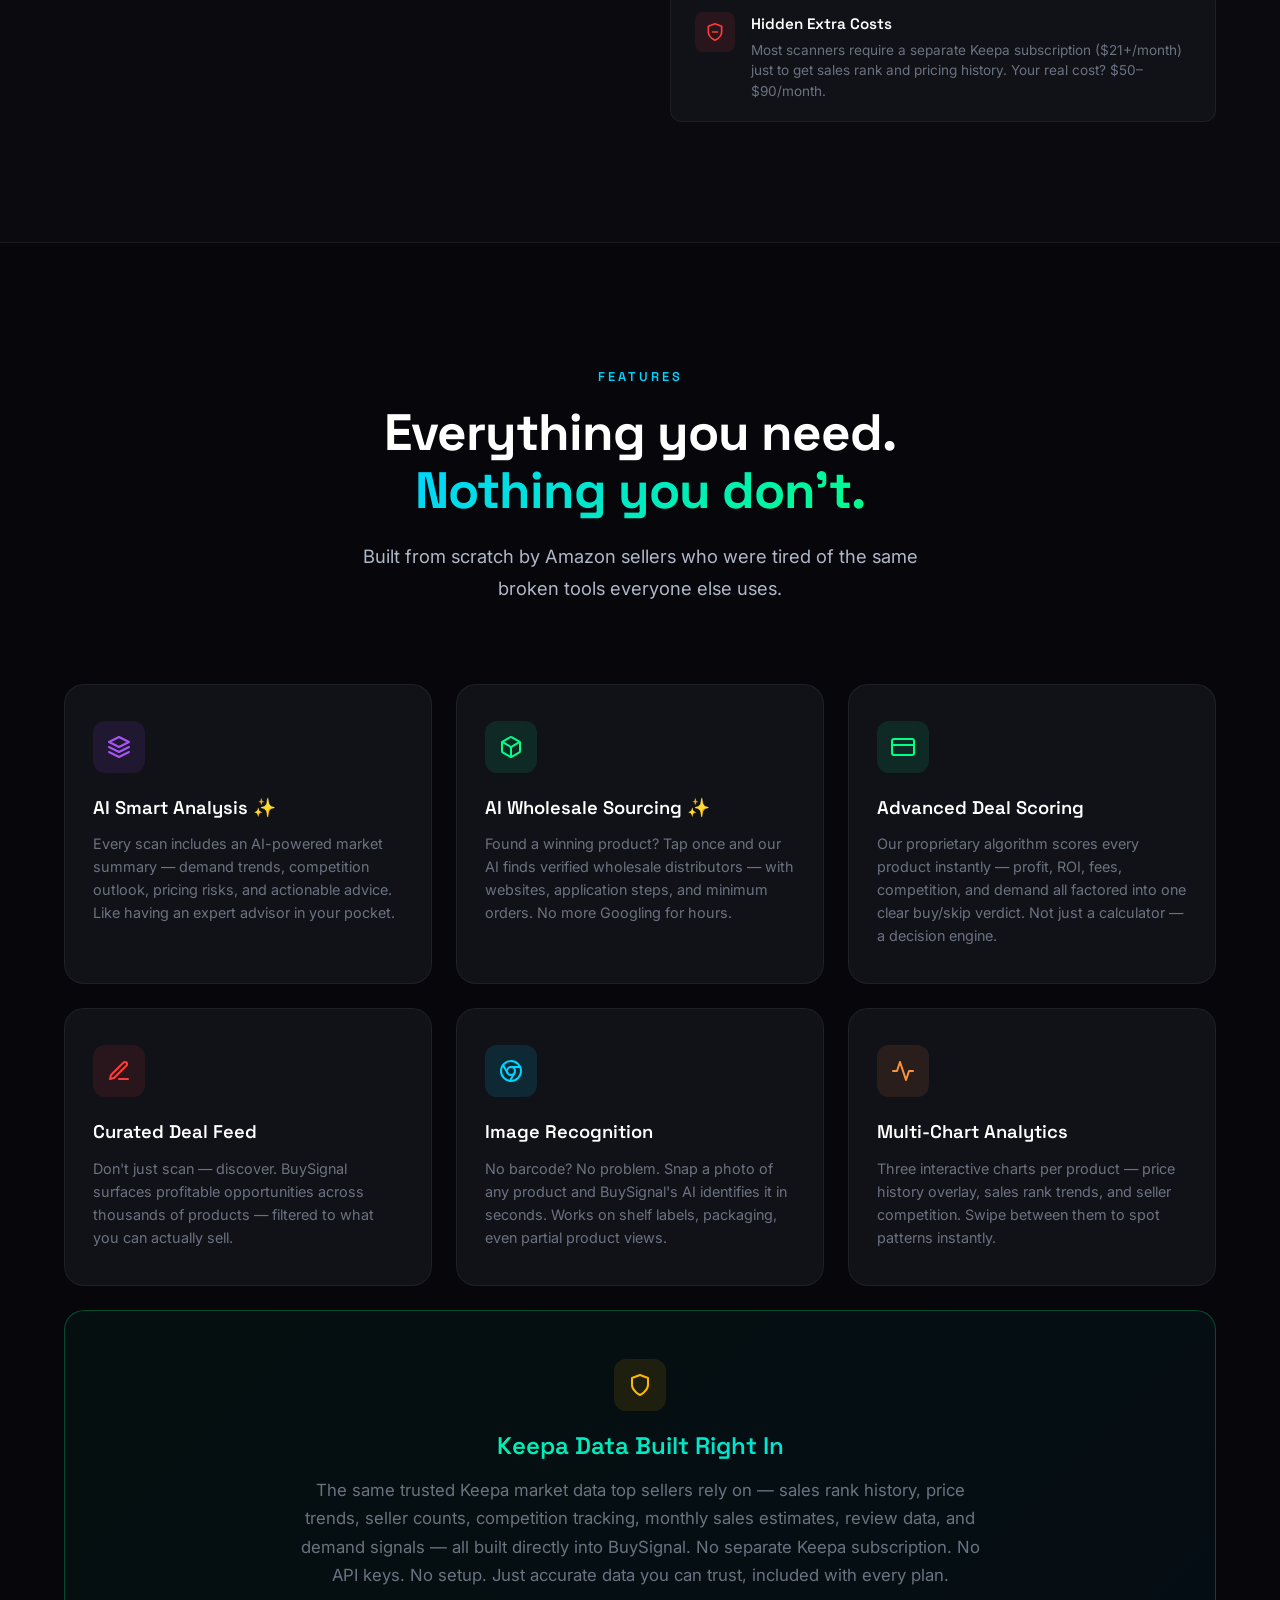
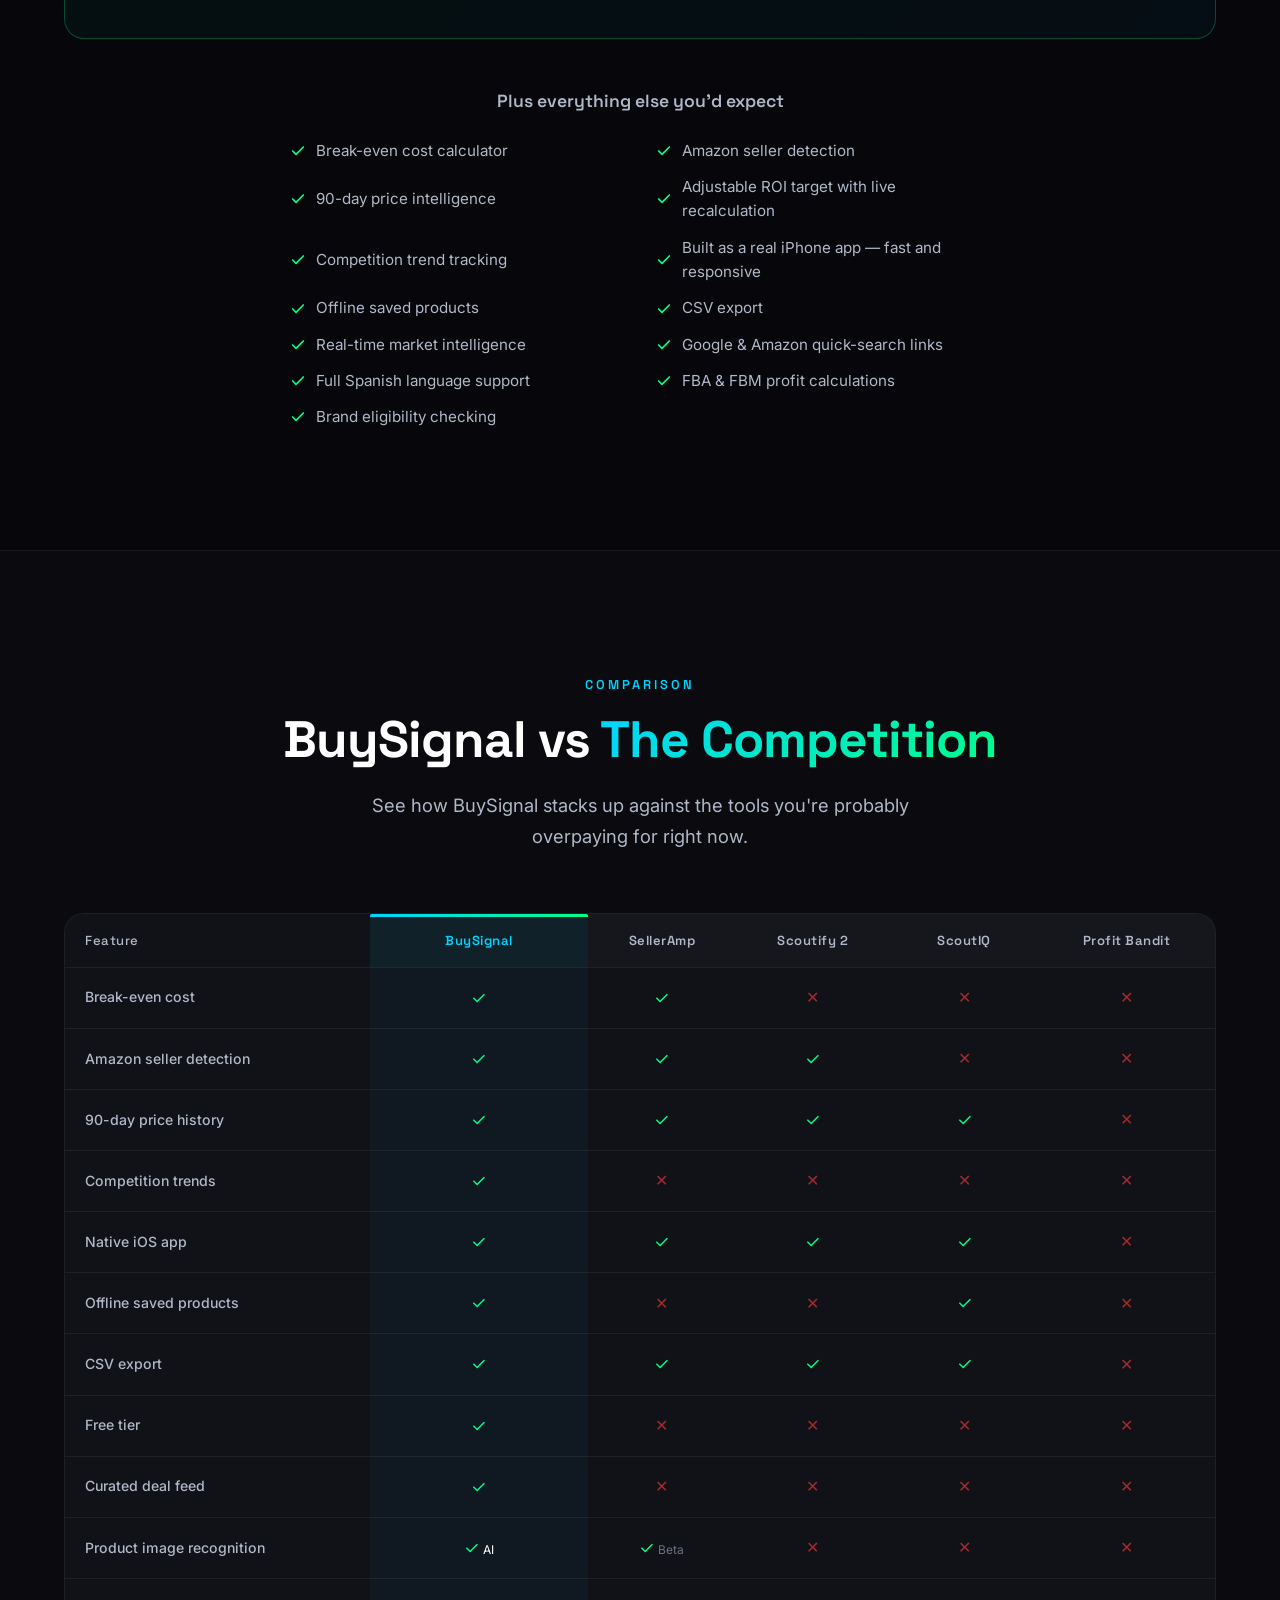
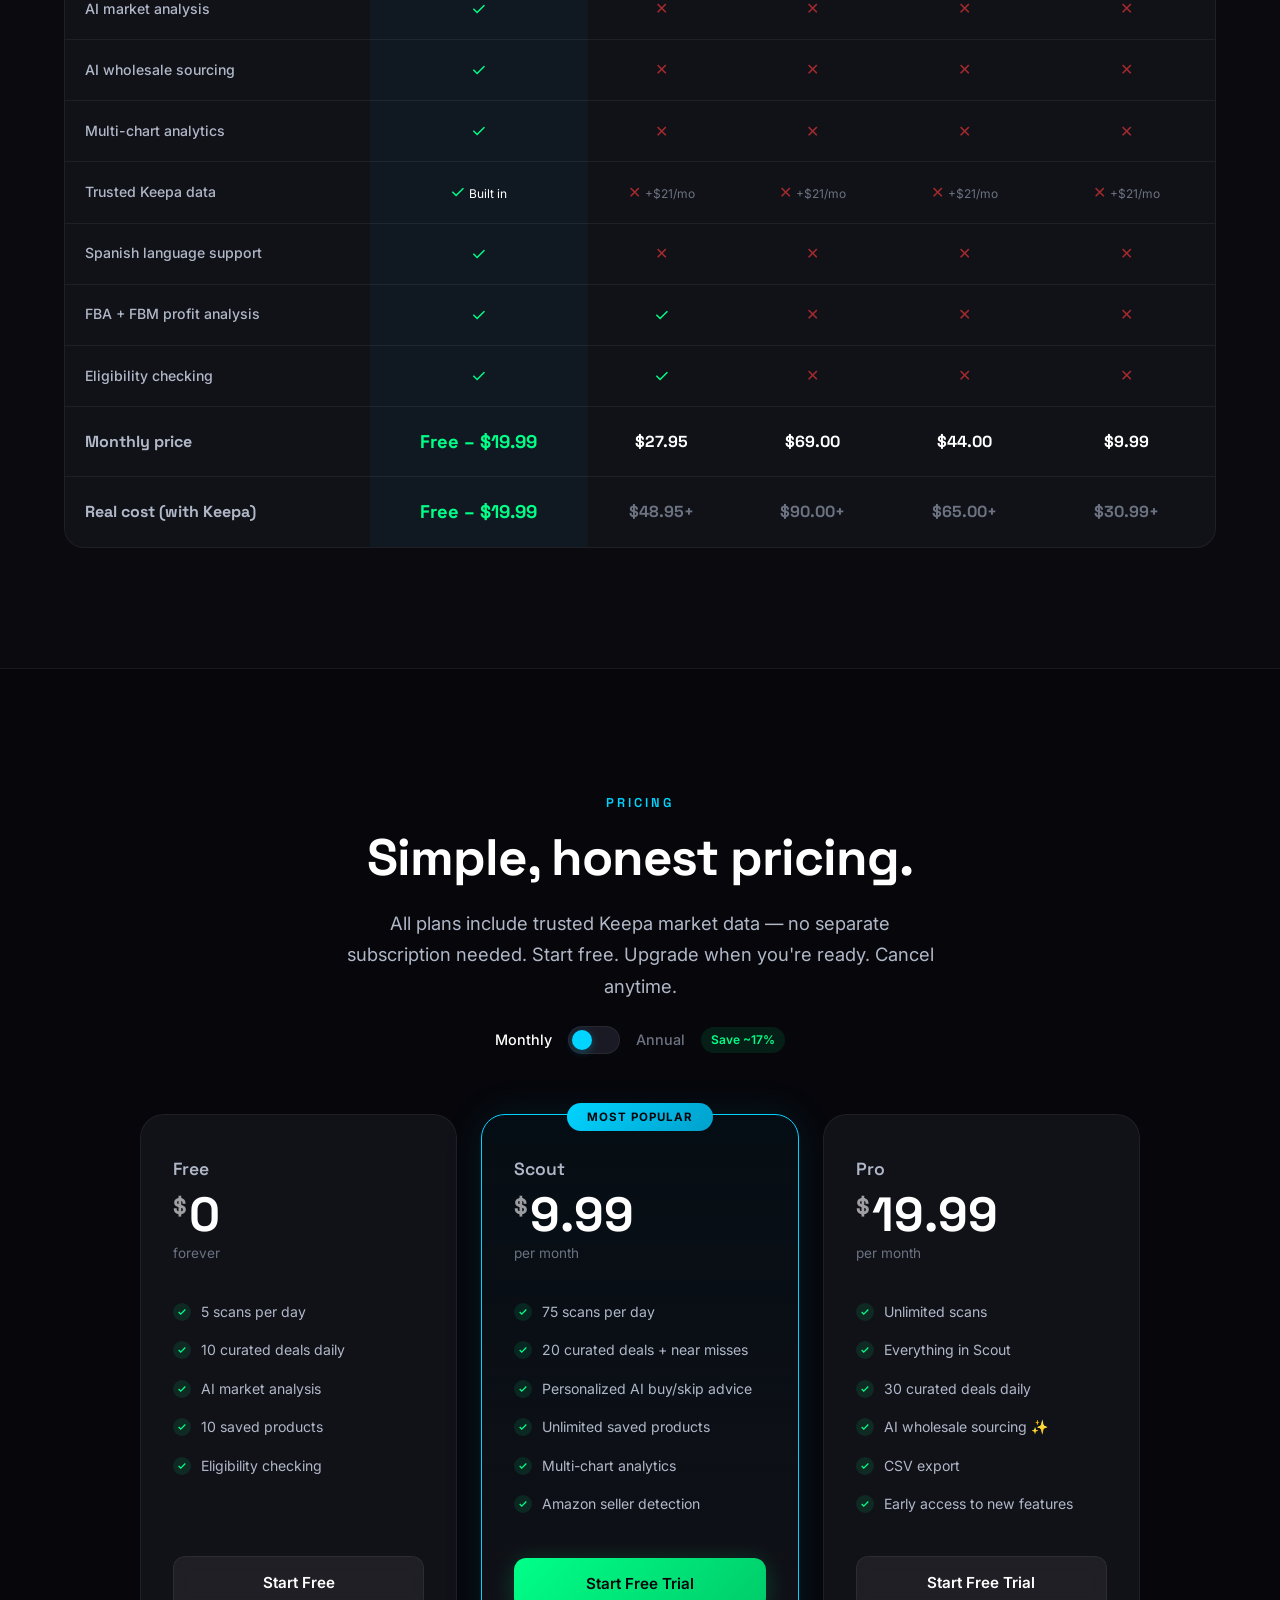
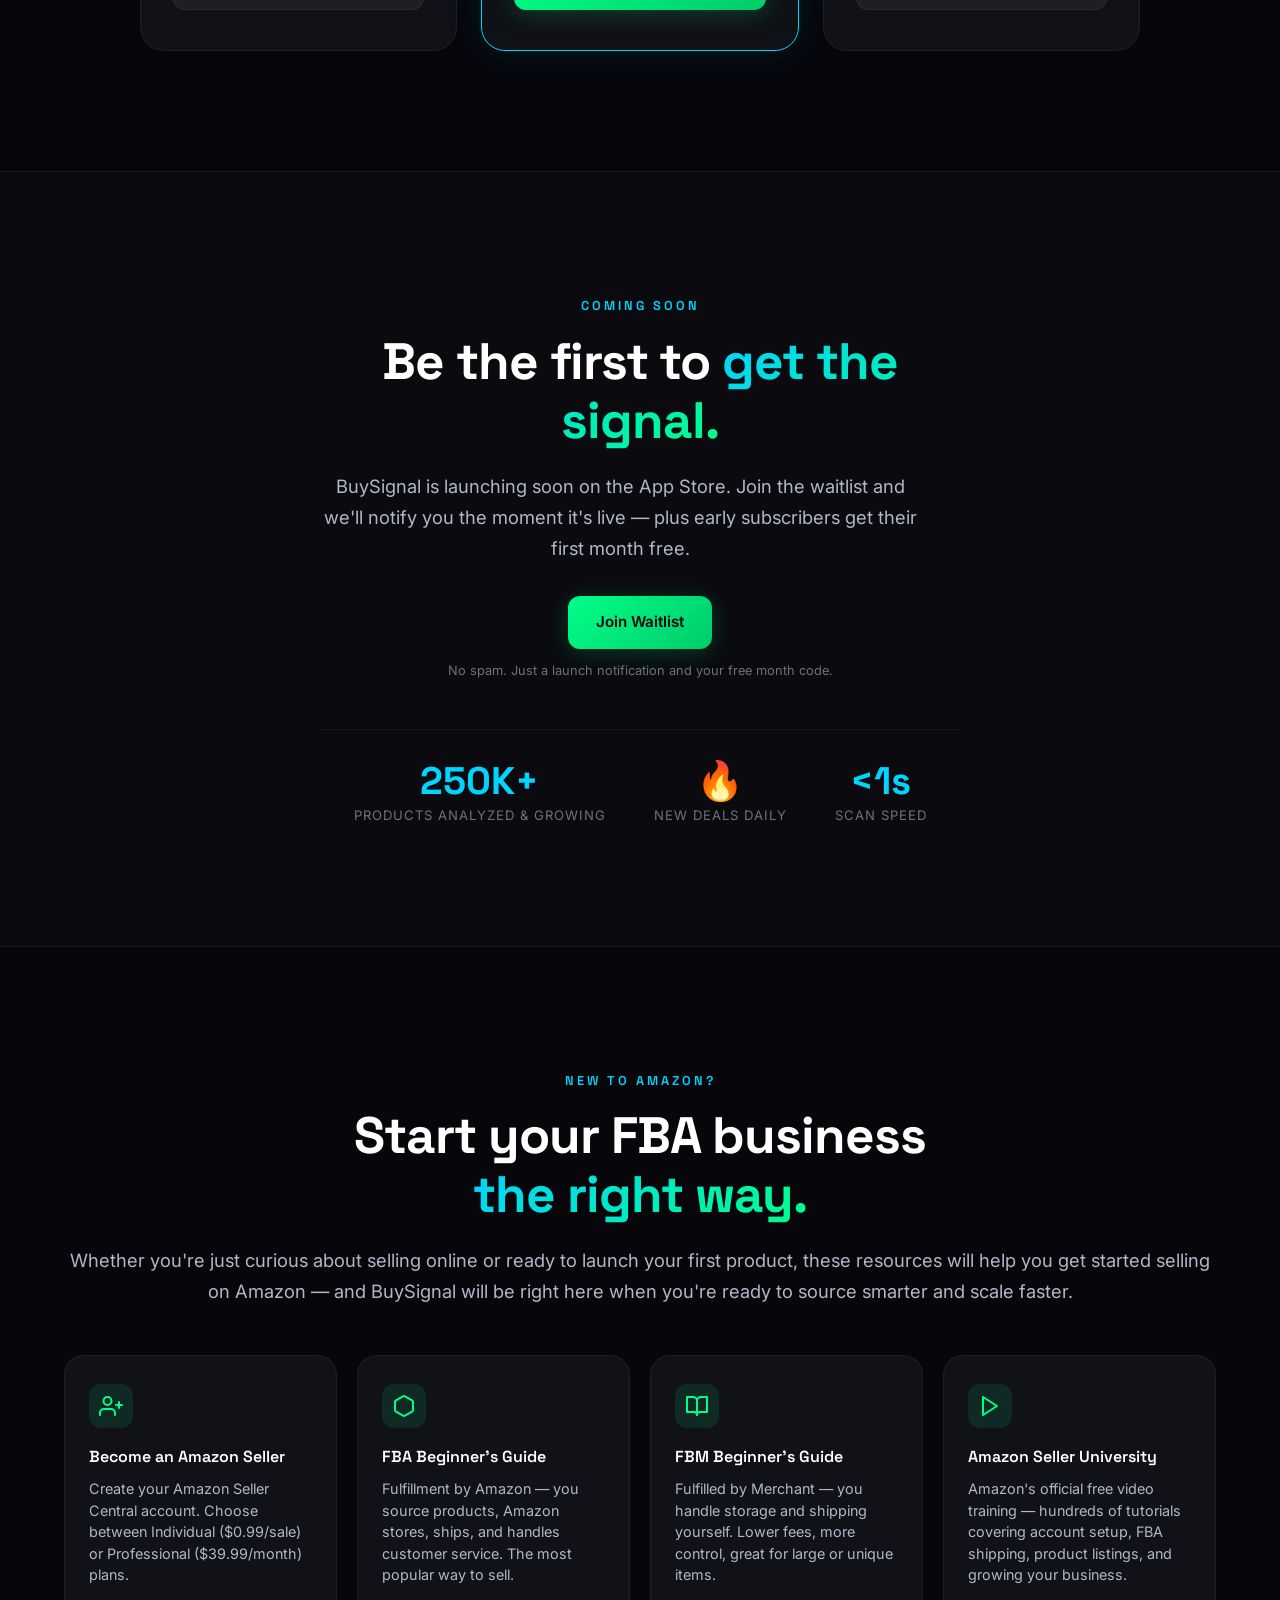
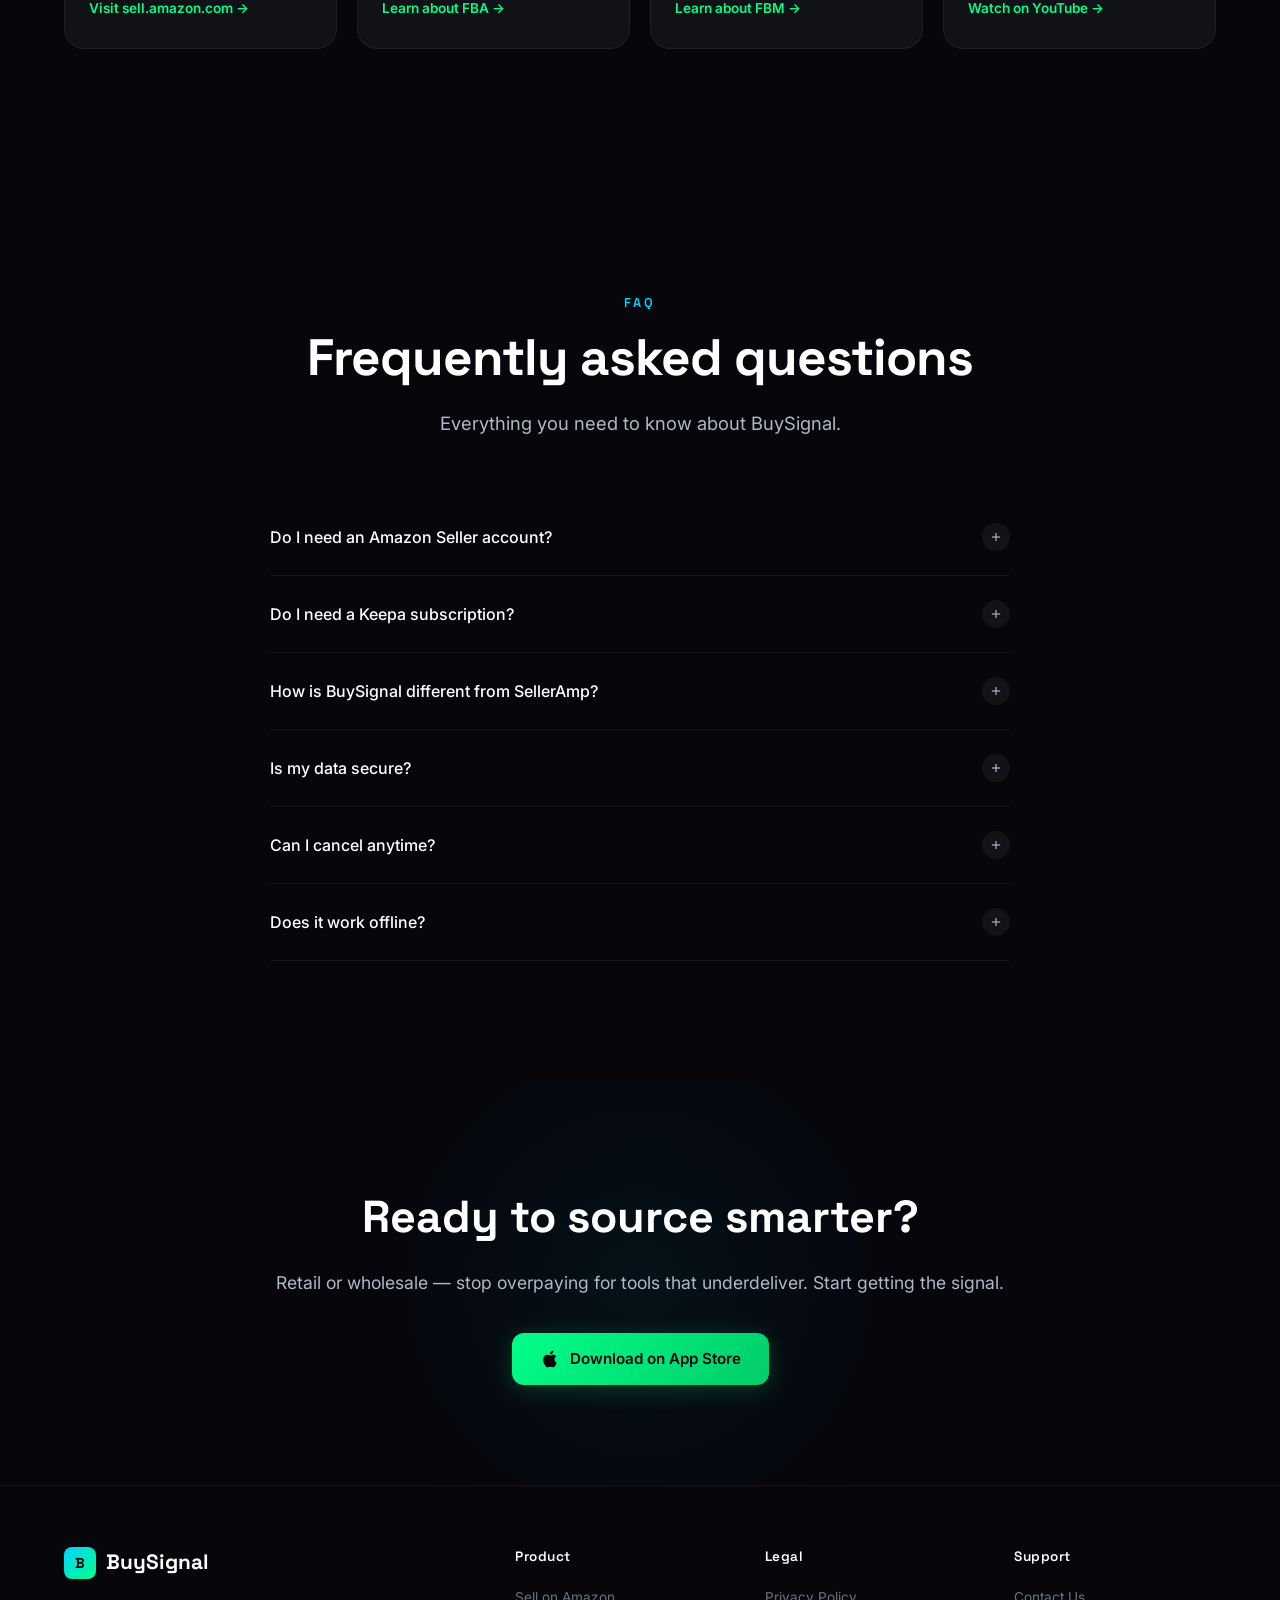
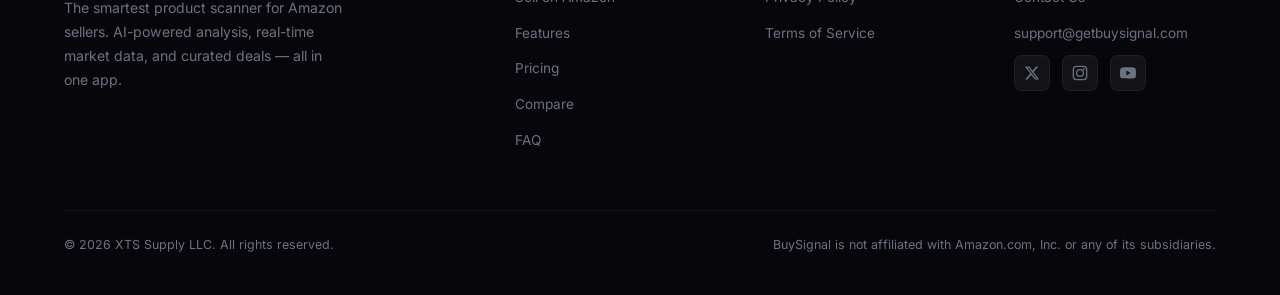
==== commit 3124f649: "update deal caps: Scout 20, Pro 30" ====
--- a/index.html
+++ b/index.html
@@ -552,7 +552,7 @@
           </li>
           <li>
             <span class="feature-check"><svg viewBox="0 0 24 24"><polyline points="20 6 9 17 4 12"/></svg></span>
-            <span data-i18n="pricing_scout_deals">25 curated deals + near misses</span>
+            <span data-i18n="pricing_scout_deals">20 curated deals + near misses</span>
           </li>
           <li>
             <span class="feature-check"><svg viewBox="0 0 24 24"><polyline points="20 6 9 17 4 12"/></svg></span>
@@ -589,7 +589,7 @@
           </li>
           <li>
             <span class="feature-check"><svg viewBox="0 0 24 24"><polyline points="20 6 9 17 4 12"/></svg></span>
-            <span data-i18n="pricing_pro_deals">50 curated deals daily</span>
+            <span data-i18n="pricing_pro_deals">30 curated deals daily</span>
           </li>
           <li>
             <span class="feature-check"><svg viewBox="0 0 24 24"><polyline points="20 6 9 17 4 12"/></svg></span>
